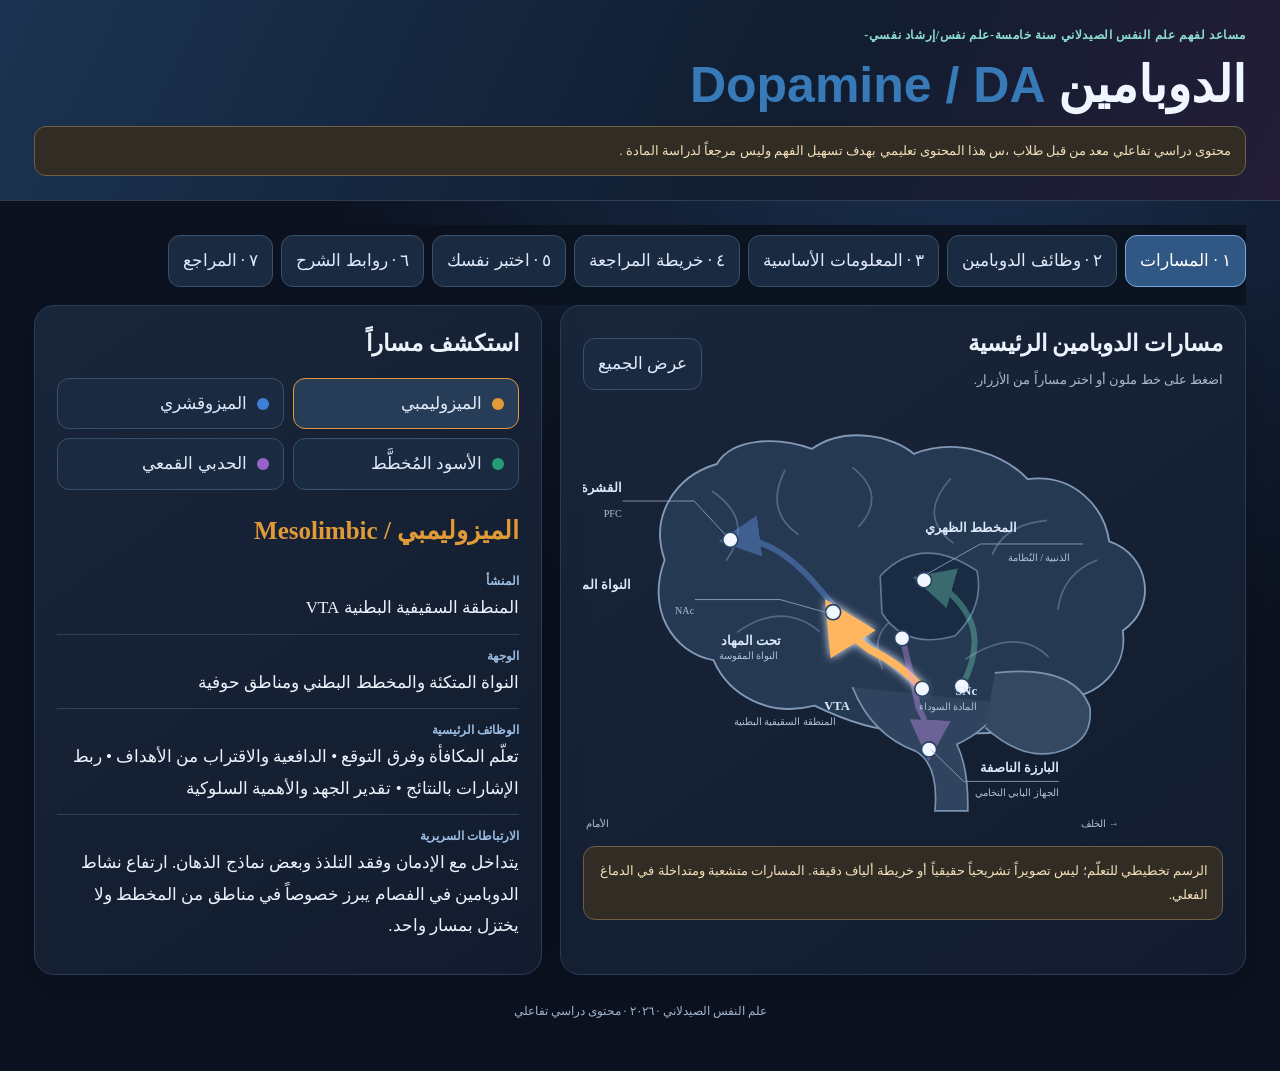
==== index.html @ 61486f6b "Add files via upload" ====
<!doctype html>
<html lang="ar" dir="rtl">
  <head>
    <meta charset="utf-8" />
    <meta name="viewport" content="width=device-width,initial-scale=1" />
    <meta name="color-scheme" content="dark" />
    <title>مساعد لفهم علم النفس الصيدلاني </title>
    <style>
      :root {
        --bg: #f5f7fb;
        --paper: #fff;
        --ink: #17243a;
        --muted: #61718a;
        --line: #dce5ef;
        --navy: #174e83;
        --blue: #407fd7;
        --accent: #eaf3ff;
        --shadow: 0 14px 40px rgba(27, 59, 100, 0.07);
      }
      * {
        box-sizing: border-box;
      }
      html {
        scroll-behavior: smooth;
      }
      body {
        margin: 0;
        direction: rtl;
        background: var(--bg);
        color: var(--ink);
        font:
          17px/1.85 "Noto Naskh Arabic",
          "Amiri",
          "Traditional Arabic",
          "Times New Roman",
          serif;
      }
      button,
      input,
      select {
        font: inherit;
      }
      button {
        cursor: pointer;
      }
      a {
        color: #125da6;
      }
      header {
        background: linear-gradient(115deg, #eaf4ff, #fff 62%, #f4f0ff);
        border-bottom: 1px solid var(--line);
      }
      .shell {
        max-width: 1260px;
        margin: auto;
        padding: 24px;
      }
      .eyebrow {
        font-size: 12px;
        font-weight: 800;
        color: #2c78ad;
        letter-spacing: 0.05em;
      }
      h1 {
        font-size: clamp(30px, 4vw, 50px);
        line-height: 1.3;
        margin: 7px 0;
        color: #163a68;
      }
      h2 {
        font-size: 23px;
        line-height: 1.4;
        margin: 0 0 8px;
      }
      h3 {
        font-size: 18px;
        margin: 0 0 8px;
      }
      p {
        margin: 8px 0;
      }
      header p {
        color: #53647e;
        max-width: 830px;
      }
      .chips,
      .tabs,
      .actions {
        display: flex;
        gap: 8px;
        flex-wrap: wrap;
      }
      .chips {
        margin-top: 15px;
      }
      .chip {
        border: 1px solid #cce0f2;
        background: #fff9;
        padding: 5px 12px;
        border-radius: 22px;
        font-size: 12px;
        color: #376184;
      }
      .tabs {
        padding: 10px 0 18px;
        position: sticky;
        top: 0;
        z-index: 30;
        background: var(--bg);
      }
      .tab,
      .ghost,
      .path-btn,
      .filter,
      .answer,
      .solid {
        border: 1px solid #d4e2f0;
        border-radius: 12px;
        padding: 9px 14px;
        background: #fff;
        color: #284869;
        transition: 0.2s;
      }
      .tab:hover,
      .path-btn:hover,
      .filter:hover,
      .answer:hover {
        border-color: #75a7da;
      }
      .tab[aria-selected="true"],
      .filter.active {
        background: #1e5e9e;
        border-color: #1e5e9e;
        color: #fff;
      }
      .section {
        display: none;
      }
      .section.active {
        display: block;
      }
      .grid {
        display: grid;
        grid-template-columns: minmax(0, 1.35fr) minmax(330px, 1fr);
        gap: 18px;
      }
      .card {
        background: var(--paper);
        border: 1px solid var(--line);
        border-radius: 20px;
        padding: 22px;
        box-shadow: var(--shadow);
      }
      .muted,
      .small {
        color: var(--muted);
      }
      .small {
        font-size: 13px;
      }
      .note {
        font-size: 13px;
        background: #fff9e8;
        border: 1px solid #f0dfa9;
        padding: 12px 14px;
        border-radius: 12px;
      }
      .art {
        width: 100%;
        display: block;
        max-height: 530px;
      }
      .brain-outline {
        fill: #e8eef7;
        stroke: #9ab0c9;
        stroke-width: 2.2;
      }
      .brain-detail {
        fill: none;
        stroke: #a0b4c8;
        stroke-width: 2;
        opacity: 0.85;
      }
      svg text {
        font-family: "Noto Naskh Arabic", "Amiri", "Traditional Arabic", serif;
        fill: #1c4167;
      }
      .node {
        fill: #eef6ff;
      }
      .svg-label {
        font-size: 15px;
        font-weight: 700;
      }
      .svg-sub {
        font-size: 12px;
        fill: #516f8a;
      }
      .route {
        fill: none;
        stroke-width: 7;
        stroke-linecap: round;
        stroke-linejoin: round;
        cursor: pointer;
        opacity: 0.24;
        transition:
          opacity 0.2s,
          stroke-width 0.2s;
      }
      .route.on {
        opacity: 1;
        stroke-width: 9;
        filter: drop-shadow(0 0 3px #ccd6e3);
      }
      .hotspot {
        cursor: pointer;
      }
      .hotspot:focus-visible {
        outline: none;
        filter: drop-shadow(0 0 5px #124e8c);
      }
      svg .pt {
        fill: #fff;
        stroke: #5a7999;
        stroke-width: 2;
      }
      .path-buttons {
        display: grid;
        grid-template-columns: repeat(2, 1fr);
        gap: 9px;
        margin: 18px 0;
      }
      .path-btn {
        display: flex;
        align-items: center;
        gap: 10px;
        text-align: right;
      }
      .path-btn.active {
        border-color: var(--sel);
        background: #f3f8ff;
      }
      .dot {
        width: 12px;
        height: 12px;
        background: var(--sel);
        border-radius: 50%;
        flex: none;
      }
      .details-title {
        font-size: 25px;
        font-weight: 800;
        margin-bottom: 6px;
      }
      .fact {
        padding: 10px 0;
        border-bottom: 1px solid #e8edf5;
      }
      .fact strong {
        display: block;
        font-size: 12px;
        color: #436587;
      }
      .fact:last-child {
        border: 0;
      }
      .memorize {
        border-right: 4px solid var(--sel, #2e77be);
        background: #f3f8fd;
        border-radius: 8px;
        padding: 11px;
        margin-top: 12px;
      }
      .statgrid {
        display: grid;
        grid-template-columns: repeat(3, 1fr);
        gap: 11px;
      }
      .stat {
        background: #f4f8fd;
        border: 1px solid var(--line);
        padding: 13px;
        border-radius: 12px;
      }
      .stat b {
        display: block;
        font-size: 19px;
        color: #245d96;
      }
      .flow {
        display: flex;
        gap: 8px;
        align-items: center;
        flex-wrap: wrap;
        margin: 12px 0;
      }
      .flow span {
        background: #eaf4ff;
        border: 1px solid #cce0f5;
        border-radius: 11px;
        padding: 10px 14px;
        font-weight: bold;
      }
      .twocol {
        display: grid;
        grid-template-columns: 1fr 1fr;
        gap: 16px;
      }
      .tablewrap {
        overflow: auto;
      }
      table {
        width: 100%;
        border-collapse: collapse;
        font-size: 14px;
      }
      th,
      td {
        padding: 11px 12px;
        text-align: right;
        vertical-align: top;
        border-bottom: 1px solid var(--line);
      }
      th {
        background: #eaf3ff;
        color: #225386;
      }
      td {
        min-width: 110px;
      }
      .region-toolbar {
        display: flex;
        flex-wrap: wrap;
        align-items: center;
        gap: 8px;
        margin: 15px 0;
      }
      .search {
        border: 1px solid #c6d7e8;
        border-radius: 11px;
        padding: 10px 13px;
        min-width: 220px;
        flex: 1;
        background: white;
        color: var(--ink);
      }
      .filter {
        padding: 7px 11px;
        font-size: 13px;
      }
      .region-list {
        display: grid;
        grid-template-columns: 1fr 1fr;
        gap: 10px;
      }
      .region {
        border: 1px solid var(--line);
        border-radius: 13px;
        background: #fff;
        overflow: hidden;
      }
      .region summary {
        padding: 12px 14px;
        cursor: pointer;
        display: flex;
        align-items: center;
        justify-content: space-between;
        gap: 8px;
        list-style: none;
      }
      .region summary::-webkit-details-marker {
        display: none;
      }
      .region summary::after {
        content: "+";
        font-weight: 900;
        color: #2d70af;
      }
      .region[open] summary::after {
        content: "−";
      }
      .region summary b {
        font-size: 15px;
      }
      .region .body {
        padding: 0 14px 14px;
        font-size: 14px;
      }
      .region .body p {
        margin: 7px 0;
      }
      .pill {
        font-size: 11px;
        border-radius: 30px;
        padding: 2px 8px;
        background: #eff5fa;
        color: #457092;
        white-space: nowrap;
      }
      .pill.راسخ {
        background: #e7f7ee;
        color: #137448;
      }
      .pill.ناشئ {
        background: #fff1df;
        color: #915d0e;
      }
      .domains {
        display: grid;
        grid-template-columns: repeat(2, 1fr);
        gap: 11px;
      }
      .domain {
        border: 1px solid var(--line);
        background: #fbfdff;
        border-radius: 15px;
        padding: 15px;
      }
      .domain h3 {
        margin: 0;
      }
      .domain p {
        font-size: 14px;
      }
      .domain .tiny {
        font-size: 12px;
        color: #527495;
      }
      .question {
        font-size: 21px;
        font-weight: 750;
        margin: 12px 0;
      }
      .answer {
        display: block;
        width: 100%;
        margin: 8px 0;
        text-align: right;
      }
      .answer.correct {
        background: #dcf7e8;
        border-color: #43ad78;
      }
      .answer.wrong {
        background: #ffeaec;
        border-color: #d96d79;
      }
      .solid {
        background: #1d649e;
        color: white;
        border-color: #1d649e;
      }
      .feedback {
        min-height: 44px;
        color: #315775;
      }
      .sources {
        padding-right: 20px;
      }
      .sources li {
        margin: 9px 0;
      }
      .foot {
        font-size: 12px;
        color: #718198;
        text-align: center;
        padding: 25px;
      }
      .ltr {
        direction: ltr;
        unicode-bidi: isolate;
        display: inline-block;
        font-family: Arial, sans-serif;
      }
      .hidden {
        display: none !important;
      }
      @media (max-width: 890px) {
        .grid,
        .twocol,
        .region-list {
          grid-template-columns: 1fr;
        }
        .tabs {
          position: static;
        }
        .statgrid {
          grid-template-columns: 1fr 1fr;
        }
      }
      @media (max-width: 550px) {
        .path-buttons,
        .domains,
        .statgrid {
          grid-template-columns: 1fr;
        }
        .shell {
          padding: 14px;
        }
        .card {
          padding: 15px;
        }
        .art {
          max-height: 320px;
        }
        .svg-label {
          font-size: 12px;
        }
        .tabs {
          gap: 5px;
        }
        .tab {
          font-size: 12px;
          padding: 7px 9px;
        }
      }
      @media print {
        body {
          background: #fff;
        }
        .tabs,
        .actions,
        .path-buttons,
        .region-toolbar {
          display: none;
        }
        .section {
          display: block !important;
          break-before: page;
        }
        .card {
          box-shadow: none;
          break-inside: avoid;
        }
        .region-list {
          display: block;
        }
        .region {
          break-inside: avoid;
          margin: 8px 0;
        }
        .region .body {
          display: block;
        }
        #quiz {
          display: none !important;
        }
      }

      /* الحفاظ على الخط العربي الرسمي مع استعادة التصميم المستدير */
      .card {
        border-radius: 20px;
      }
      .chip {
        border-radius: 999px;
      }
      .tab,
      .ghost,
      .path-btn,
      .filter,
      .answer,
      .solid,
      .search,
      .stat,
      .flow span,
      .note,
      .memorize {
        border-radius: 12px;
      }
      .region,
      .domain {
        border-radius: 16px;
      }
      .pill {
        border-radius: 999px;
      }
      h1,
      h2,
      h3 {
        font-family:
          "Noto Naskh Arabic", "Amiri", "Traditional Arabic", "Times New Roman",
          serif;
        font-weight: 700;
      }
      button {
        font-family: inherit;
      }
      .function-explain {
        border-right: 3px solid #245e91;
        padding: 15px 18px;
        background: #fafcff;
        margin: 12px 0;
      }
      .function-explain h3 {
        color: #174e83;
      }
      .function-explain p {
        margin: 6px 0;
      }
      .lecture-links {
        padding-right: 22px;
      }
      .lecture-links li {
        padding: 9px 0;
        border-bottom: 1px solid var(--line);
      }
      .term {
        font-family: Arial, sans-serif;
        direction: ltr;
        unicode-bidi: isolate;
        display: inline-block;
        font-size: 0.88em;
      }
      .function-explain .example {
        background: #ecf3fc;
        padding: 8px 12px;
        border-right: 2px solid #6a93bb;
      }
      .section-intro {
        max-width: 1000px;
      }

      /* Dark presentation — rounded original aesthetic, unchanged formal Arabic type */
      :root {
        --bg: #0c1220;
        --paper: #151e30;
        --ink: #edf3fc;
        --muted: #a9bad0;
        --line: #2e3e55;
        --navy: #91bbf4;
        --blue: #78aaff;
        --accent: #213754;
        --shadow: 0 14px 44px rgba(0, 0, 0, 0.22);
      }
      body {
        background: radial-gradient(ellipse at 75% 0%, #1c3354 0%, #0c1220 48%);
        color: var(--ink);
      }
      a {
        color: #a9caff;
      }
      header {
        background: linear-gradient(115deg, #1b3351, #111d30 62%, #241d37);
        border-color: var(--line);
      }
      header p {
        color: #b2c5dc;
      }
      .eyebrow {
        color: #8edccf;
      }
      h1 {
        color: #f0f6ff;
      }
      .chip {
        border-color: #38506a;
        background: #182a41;
        color: #d6e7f7;
      }
      .tabs {
        background: rgba(12, 18, 32, 0.96);
        backdrop-filter: blur(12px);
      }
      .tab,
      .ghost,
      .path-btn,
      .filter,
      .answer {
        border-color: #39516b;
        background: #1a2a40;
        color: #e1eafa;
      }
      .tab:hover,
      .path-btn:hover,
      .filter:hover,
      .answer:hover {
        border-color: #9abfeb;
      }
      .tab[aria-selected="true"],
      .filter.active,
      .solid {
        background: #315785;
        border-color: #7da8de;
        color: #fff;
      }
      .card {
        background: linear-gradient(145deg, #19253a, #121c2e);
        border-color: #2b3c56;
      }
      .note {
        background: #312d24;
        border-color: #706044;
        color: #f2dfb9;
      }
      .brain-outline {
        fill: #263953;
        stroke: #8299b7;
      }
      .brain-detail {
        stroke: #58718d;
      }
      svg text {
        fill: #dce9fb;
      }
      .node {
        fill: #dceafa;
      }
      .svg-sub {
        fill: #acc1d8;
      }
      .route {
        opacity: 0.35;
      }
      .route.on {
        filter: drop-shadow(0 0 5px currentColor);
      }
      .hotspot:focus-visible {
        filter: drop-shadow(0 0 5px #afcffa);
      }
      svg .pt {
        fill: #f1f7ff;
        stroke: #2a4364;
      }
      .path-btn.active {
        background: #273c56;
        border-color: var(--sel);
      }
      .fact {
        border-color: #2c405a;
      }
      .fact strong {
        color: #9abce2;
      }
      .memorize {
        background: #20334a;
        color: #e6f1fc;
      }
      .stat {
        background: #1d2d46;
        border-color: #334a66;
      }
      .stat b {
        color: #a2caff;
      }
      .flow span {
        background: #223850;
        border-color: #49627d;
      }
      th,
      td {
        border-color: #31445e;
      }
      th {
        background: #223550;
        color: #c1ddff;
      }
      .search {
        border-color: #3a516a;
        background: #17263a;
        color: #f0f6fe;
      }
      .search::placeholder {
        color: #93a7c1;
      }
      .region {
        background: #172338;
        border-color: #31455e;
      }
      .region summary::after {
        color: #8bbdf3;
      }
      .pill {
        background: #263b54;
        color: #c0dbf7;
      }
      .pill.راسخ {
        background: #1d4338;
        color: #a2e9c6;
      }
      .pill.ناشئ {
        background: #53402a;
        color: #f6d19b;
      }
      .domain {
        background: #1a2941;
        border-color: #344d67;
      }
      .domain .tiny {
        color: #a9c4e0;
      }
      .answer.correct {
        background: #164a3e;
        border-color: #4ebd91;
      }
      .answer.wrong {
        background: #512c3c;
        border-color: #d98496;
      }
      .feedback {
        color: #c4d7ee;
      }
      .foot {
        color: #9eb2ca;
      }
      .function-explain {
        background: #19283d;
        border-right-color: #88b7eb;
        border-radius: 12px;
      }
      .function-explain h3 {
        color: #b7d8ff;
      }
      .function-explain .example {
        background: #263a54;
        border-right-color: #91b5e3;
        border-radius: 8px;
      }
      @media print {
        body {
          background: #fff;
          color: #111;
        }
        header,
        .card,
        .region,
        .domain,
        .function-explain {
          background: #fff;
          color: #111;
        }
        h1,
        h2,
        h3,
        .function-explain h3 {
          color: #111;
        }
        th {
          background: #eee;
          color: #111;
        }
        .muted,
        .small {
          color: #444;
        }
      }
    </style>
  </head>
  <body>
    <header>
      <div class="shell">
        <div class="eyebrow">
          مساعد لفهم علم النفس الصيدلاني سنة خامسة-علم نفس/إرشاد نفسي-
        </div>
        <h1>
          الدوبامين
          <span class="ltr" style="color: #377ab7">Dopamine / DA</span>
        </h1>
        <p></p>
        <div class="note">
          محتوى دراسي تفاعلي معد من قبل طلاب ،س هذا المحتوى تعليمي بهدف تسهيل
          الفهم وليس مرجعاً لدراسة المادة .
        </div>
      </div>
    </header>
    <main class="shell">
      <nav class="tabs" aria-label="أقسام المرجع">
        <button class="tab" data-tab="pathways" aria-selected="true">
          ١ · المسارات</button
        ><button class="tab" data-tab="functions" aria-selected="false">
          ٢ · وظائف الدوبامين</button
        ><button class="tab" data-tab="basics" aria-selected="false">
          ٣ · المعلومات الأساسية</button
        ><button class="tab" data-tab="review" aria-selected="false">
          ٤ · خريطة المراجعة</button
        ><button class="tab" data-tab="quiz" aria-selected="false">
          ٥ · اختبر نفسك</button
        ><button class="tab" data-tab="videos" aria-selected="false">
          ٦ · روابط الشرح</button
        ><button class="tab" data-tab="sources" aria-selected="false">
          ٧ · المراجع
        </button>
      </nav>
      <section class="section active" id="pathways">
        <div class="grid">
          <div class="card">
            <div
              class="actions"
              style="justify-content: space-between; align-items: center"
            >
              <div>
                <h2>مسارات الدوبامين الرئيسية</h2>
                <p class="small">اضغط على خط ملون أو اختر مساراً من الأزرار.</p>
              </div>
              <button class="ghost" id="allRoutes">عرض الجميع</button>
            </div>
            <svg
              aria-label="رسم تعليمي جانبي لمسارات الدوبامين الأربعة؛ ليس صورة تشريحية دقيقة"
              class="art"
              role="img"
              viewbox="0 0 760 530"
              xmlns="http://www.w3.org/2000/svg"
            >
              <defs>
                <marker
                  id="arrow-cort"
                  markerheight="7"
                  markerwidth="7"
                  orient="auto"
                  refx="5"
                  refy="3.5"
                >
                  <path d="M0,0 L7,3.5 L0,7 Z" fill="#6da6ff"></path>
                </marker>
                <marker
                  id="arrow-limb"
                  markerheight="7"
                  markerwidth="7"
                  orient="auto"
                  refx="5"
                  refy="3.5"
                >
                  <path d="M0,0 L7,3.5 L0,7 Z" fill="#ffb65f"></path>
                </marker>
                <marker
                  id="arrow-nigr"
                  markerheight="7"
                  markerwidth="7"
                  orient="auto"
                  refx="5"
                  refy="3.5"
                >
                  <path d="M0,0 L7,3.5 L0,7 Z" fill="#73e0bd"></path>
                </marker>
                <marker
                  id="arrow-tuber"
                  markerheight="7"
                  markerwidth="7"
                  orient="auto"
                  refx="5"
                  refy="3.5"
                >
                  <path d="M0,0 L7,3.5 L0,7 Z" fill="#da9aff"></path>
                </marker>
              </defs>
              <!-- schematic brain: anterior at left -->
              <path
                class="brain-outline"
                d="M97 190 C79 139 108 91 159 76 C177 45 231 43 272 58 C312 30 369 43 393 64 C445 43 502 66 528 94 C583 87 619 127 625 168 C673 184 683 246 641 274 C648 319 610 355 568 354 C541 392 469 407 420 387 C371 405 312 381 275 363 C221 377 173 351 155 309 C106 300 75 248 97 190 Z"
              ></path>
              <path
                class="brain-detail"
                d="M153 108q52 35 17 83m70-108q-25 49 16 77m64-80q42 33 7 71m110-58q-41 45 3 77m111-27q-51 5-65 41m125 6q-41 15-47 59M183 276q53-38 98-1m75 45q-22-51 34-70m64 58q61-40 99-3"
              ></path>
              <path
                d="M320 341 Q343 398 395 417 Q423 433 418 488 L457 488 Q458 437 444 409 Q481 392 498 360"
                fill="#30445f"
                stroke="#7792ae"
                stroke-width="2"
              ></path>
              <path
                d="M489 324 Q584 314 602 365 Q607 408 560 419 Q520 427 478 389"
                fill="#344862"
                stroke="#7792ae"
                stroke-width="2"
              ></path>
              <path
                d="M353 209 Q401 158 468 203 Q477 246 442 280 Q383 297 355 253 Z"
                fill="#1a2c44"
                stroke="#617895"
                stroke-width="2"
              ></path>
              <!-- routes -->
              <g
                aria-label="عرض المسار الميزوقشري"
                class="hotspot"
                data-path="mesocortical"
                role="button"
                tabindex="0"
              >
                <path
                  class="route"
                  d="M403 343 Q340 297 284 228 T175 166"
                  marker-end="url(#arrow-cort)"
                  stroke="#6da6ff"
                ></path>
              </g>
              <g
                aria-label="عرض المسار الميزوليمبي"
                class="hotspot"
                data-path="mesolimbic"
                role="button"
                tabindex="0"
              >
                <path
                  class="route"
                  d="M403 343 Q378 314 340 296 Q312 276 297 252"
                  marker-end="url(#arrow-limb)"
                  stroke="#ffb65f"
                ></path>
              </g>
              <g
                aria-label="عرض المسار الأسود المخطط"
                class="hotspot"
                data-path="nigrostriatal"
                role="button"
                tabindex="0"
              >
                <path
                  class="route"
                  d="M450 340 Q476 290 457 256 Q440 224 405 214"
                  marker-end="url(#arrow-nigr)"
                  stroke="#73e0bd"
                ></path>
              </g>
              <g
                aria-label="عرض المسار الحدبي القمعي"
                class="hotspot"
                data-path="tuberoinfundibular"
                role="button"
                tabindex="0"
              >
                <path
                  class="route"
                  d="M379 283 Q388 316 398 364 Q412 390 411 415"
                  marker-end="url(#arrow-tuber)"
                  stroke="#da9aff"
                ></path>
              </g>
              <!-- nodes -->
              <circle class="pt" cx="175" cy="166" r="9"></circle>
              <circle class="pt" cx="297" cy="252" r="9"></circle>
              <circle class="pt" cx="405" cy="214" r="9"></circle>
              <circle class="pt" cx="403" cy="343" r="9"></circle>
              <circle class="pt" cx="450" cy="340" r="9"></circle>
              <circle class="pt" cx="379" cy="283" r="9"></circle>
              <circle class="pt" cx="411" cy="415" r="9"></circle>
              <path
                d="M170 161 L132 120 L47 120"
                fill="none"
                stroke="#92a5bd"
              ></path>
              <text class="svg-label" x="46" y="109">القشرة الجبهية</text>
              <text class="svg-sub" x="46" y="139">PFC</text>
              <path
                d="M291 253 L234 237 L133 237"
                fill="none"
                stroke="#92a5bd"
              ></path>
              <text class="svg-label" x="57" y="225">النواة المتكئة</text>
              <text class="svg-sub" x="132" y="254">NAc</text>
              <path
                d="M408 207 L472 171 L594 171"
                fill="none"
                stroke="#92a5bd"
              ></path>
              <text class="svg-label" x="516" y="157">المخطط الظهري</text>
              <text class="svg-sub" x="579" y="191">الذنبية / البُطامة</text>
              <text class="svg-label" x="317" y="368">VTA</text>
              <text class="svg-sub" x="300" y="386">
                المنطقة السقيفية البطنية
              </text>
              <text class="svg-label" x="468" y="350">SNc</text>
              <text class="svg-sub" x="468" y="368">المادة السوداء</text>
              <text class="svg-label" x="235" y="291">تحت المهاد</text>
              <text class="svg-sub" x="232" y="308">النواة المقوسة</text>
              <path
                d="M414 416 L452 453 L565 453"
                fill="none"
                stroke="#92a5bd"
              ></path>
              <text class="svg-label" x="565" y="442">البارزة الناصفة</text>
              <text class="svg-sub" x="565" y="470">الجهاز البابي النخامي</text>
              <text class="svg-sub" x="31" y="507">الأمام ←</text>
              <text class="svg-sub" x="636" y="507">→ الخلف</text>
            </svg>
            <div class="note">
              الرسم تخطيطي للتعلّم؛ ليس تصويراً تشريحياً حقيقياً أو خريطة ألياف
              دقيقة. المسارات متشعبة ومتداخلة في الدماغ الفعلي.
            </div>
          </div>
          <div class="card">
            <h2>استكشف مساراً</h2>
            <div id="pathButtons" class="path-buttons"></div>
            <div id="pathDetails" aria-live="polite"></div>
          </div>
        </div>
      </section>
      <section class="section" id="functions">
        <div class="card">
          <h2>وظائف الدوبامين حسب مناطق الدماغ</h2>
          <p class="muted">
            هذا هو القسم الموسّع. استخدم الفلاتر أو البحث، واضغط على كل منطقة
            لعرض الوظائف والارتباطات السريرية. درجة الدليل وصف تعليمي تقريبي:
            <b>راسخ</b>، <b>جيد</b> أو <b>ناشئ</b>، وليس تقييماً منهجياً شاملاً
            لكل ادعاء.
          </p>
          <div class="region-toolbar">
            <input
              class="search"
              id="regionSearch"
              placeholder="ابحث عن منطقة أو وظيفة (مثلاً: الحُصين، الألم، DLPFC)"
              aria-label="بحث في المناطق"
            />
            <div id="regionFilters" class="actions"></div>
            <button class="ghost" id="expandAll">توسيع الكل</button
            ><button class="ghost" id="collapseAll">طي الكل</button>
          </div>
          <div id="regionCount" class="small"></div>
          <div id="regionList" class="region-list"></div>
          <p class="note" style="margin-top: 18px">
            المناطق المذكورة تتضمن مناطق تصنيع وإسقاط ومستقبلات وتأثير غير
            مباشر؛ لا يعني إدراج منطقة أن جميع خلاياها تفرز الدوبامين. والوظائف
            هنا أبرز النتائج المدعومة، وليس ادعاء بإحصاء كل وظيفة بحثية معروفة.
          </p>
        </div>
        <div class="card" style="margin-top: 18px">
          <h2>فهم وظائف الدوبامين: من الآلية إلى السلوك</h2>
          <p class="muted section-intro">
            لا يعمل الدوبامين كزرّ تشغيل لوظيفة واحدة؛ إنه يضبط نشاط دوائر
            متنوعة حسب الموقع ونوع المستقبل ونمط إطلاقه. الأمثلة الآتية تشرح
            المفهوم وتفصل بين ما هو مدعوم بقوة وبين الفرضيات المبسّطة الشائعة.
          </p>
          <div class="function-explain">
            <h3>١. المكافأة ليست مرادفاً للمتعة — Reward ≠ Pleasure</h3>
            <p>
              تساهم عصبونات دوبامينية، خصوصاً في
              <span class="term">VTA</span> والمخطط البطني، في تعليم الدماغ ما
              إذا كانت النتيجة أفضل أو أسوأ من المتوقع. ويرتبط الدوبامين أيضاً
              باستعداد الشخص لبذل الجهد والاقتراب من هدف ذي قيمة. أما الإحساس
              اللذيذ نفسه فيشترك فيه نظام الأفيونات الداخلية وغيره من الدوائر؛
              لذلك فإن عبارة «الدوبامين هو هرمون السعادة» غير دقيقة.
            </p>
            <p class="example">
              <b>مثال:</b> إذا توقعت الحصول على درجة متوسطة ثم حصلت على درجة
              ممتازة، فإن الفرق الإيجابي بين التوقع والنتيجة يمكن أن يقوي تعلّم
              السلوك الذي سبق النتيجة. أما إذا كانت المكافأة متوقعة تماماً، فقد
              تختلف استجابة عصبونات الخطأ التنبؤي.
            </p>
            <p>
              <b>تنبيه:</b> ليست جميع العصبونات الدوبامينية ترمز إلى خطأ توقع
              المكافأة بالطريقة نفسها.
            </p>
          </div>
          <div class="function-explain">
            <h3>٢. الدافعية، اختيار الجهد، واستمرار السلوك</h3>
            <p>
              يساهم الدوبامين في حساب «هل يستحق هذا الهدف بذل جهد؟» وفي الحفاظ
              على السلوك الموجّه إلى هدف. ينخرط المخطط البطني والقشرة الحزامية
              الأمامية والقشرة الجبهية في هذه العملية. لذلك قد يقل السعي وراء
              المكافأة حتى عندما لا يكون إدراك اللذة مفقوداً بالكامل.
            </p>
            <p class="example">
              <b>مثال:</b> قد يكون الطعام محبباً للشخص لكنه لا يبذل جهداً طويلاً
              للحصول عليه؛ القدرة على الاستمتاع والرغبة في العمل للحصول على
              المكافأة ليستا شيئاً واحداً.
            </p>
          </div>
          <div class="function-explain">
            <h3>٣. التعلّم، التوقع، والعادات</h3>
            <p>
              في المخطط، يساهم الدوبامين مع الغلوتامات في تحديث الارتباط بين
              الإشارة والفعل والنتيجة. وفي بعض الدوائر يُشجّع تكرار الفعل
              الناجح، بينما يشارك المخطط الظهري في انتقال الأداء تدريجياً إلى
              أنماط أكثر اعتيادية. ليس تكوّن كل عادة نتيجة الدوبامين وحده.
            </p>
            <p class="example">
              <b>مثال:</b> في بداية تعلم العزف تحتاج إلى انتباه واعٍ لكل حركة؛
              ومع التدريب تصبح بعض السلاسل الحركية أكثر تلقائية.
            </p>
          </div>
          <div class="function-explain">
            <h3>٤. الحركة: بدء الأفعال واختيارها وضبطها</h3>
            <p>
              يصل الدوبامين من المادة السوداء المكتنزة
              <span class="term">SNc</span> إلى المخطط الظهري، حيث يعدّل نشاط
              مسارات العقد القاعدية. تختلف التأثيرات بحسب المستقبلات والخلايا؛
              ولا يمكن اختزال هذه الدوائر إلى «D1 يشغّل الحركة وD2 يوقفها» بصورة
              حرفية. يؤدي فقدان العصبونات الدوبامينية في داء باركنسون إلى بطء
              الحركة والتصلب وأعراض أخرى.
            </p>
            <p class="example">
              <b>مثال سريري:</b> قد تسبب الأدوية الحاصرة لمستقبلات D2 أعراضاً
              خارج هرمية، لكن ظهورها يتأثر بالجرعة والدواء وخصائص الشخص.
            </p>
          </div>
          <div class="function-explain">
            <h3>٥. الذاكرة العاملة والانتباه والقرارات</h3>
            <p>
              في القشرة أمام الجبهية، يُعدّل الدوبامين ثبات التمثيلات العصبية
              المهمة للمهمة الجارية، والمرونة في تبديل القواعد، والانتباه
              للمعلومات ذات الصلة. غالباً ما تُستخدم فكرة العلاقة ذات الشكل
              المقلوب <span class="term">inverted-U</span>: القليل جداً أو
              الكثير جداً من التنبيه الدوباميني قد يضعف بعض جوانب الأداء، لكن
              شكل العلاقة يتغير باختلاف المستقبل والمهمة والظروف.
            </p>
            <p class="example">
              <b>مثال:</b> تذكّر رقم هاتف مؤقتاً أثناء حساب فاتورة يتطلب ذاكرة
              عاملة وشبكات جبهية يشارك الدوبامين في تنظيمها.
            </p>
          </div>
          <div class="function-explain">
            <h3>٦. المزاج والانفعال والخوف</h3>
            <p>
              يساهم الدوبامين في القيمة التحفيزية للأحداث، وفي الاستجابة
              للإشارات المهمة أو غير المتوقعة، وفي التعلّم الانفعالي ضمن شبكات
              اللوزة والنواة المتكئة والقشرة الجبهية. لكنه ليس وحده «ناقل
              المزاج»؛ فالسيروتونين والنورأدرينالين والغلوتامات وGABA تشارك
              جميعاً. ولا يجوز تفسير الاكتئاب أو الفصام على أنه مجرد «نقص» أو
              «زيادة» موحدة في الدوبامين.
            </p>
            <p class="example">
              <b>مثال:</b> فقدان الاهتمام بالأنشطة قد يرتبط بمشكلات في معالجة
              المكافأة والدافعية، لكنه لا يكفي وحده لتحديد خلل دوباميني أو تشخيص
              مرض.
            </p>
          </div>
          <div class="function-explain">
            <h3>٧. النوم واليقظة والساعة السلوكية</h3>
            <p>
              يرتبط الدوبامين بمستوى اليقظة والاستجابة للأهداف والتغيرات بين
              حالات النشاط، من خلال تفاعله مع دوائر تحت المهاد وجذع الدماغ
              والقشرة. لا يمثل النظام المنظم الرئيسي الوحيد للنوم؛ فالأوريكسين
              والهيستامين وGABA والأدينوزين مكونات محورية أيضاً.
            </p>
            <p class="example">
              <b>مثال:</b> قد يعزّز توقع حدث مهم الاستيقاظ والاستعداد، لكن لا
              نستنتج من ذلك أن «الدوبامين يمنع النوم دائماً».
            </p>
          </div>
          <div class="function-explain">
            <h3>٨. الألم والتهديد وتجنّب الأذى</h3>
            <p>
              يمكن أن يسهم الدوبامين في دافعية الهروب من الألم، وتوقع تخفيفه،
              وقيمته الانفعالية، وفي تعديل بعض شبكات الألم. وقد يختلف اتجاه
              التأثير باختلاف الدائرة ونوع المستقبل والنموذج التجريبي. لذلك لا
              يصح وصفه بأنه مسكن طبيعي ثابت المفعول؛ وتبقى نتائج كثيرة هنا بحثية
              أو قبل سريرية.
            </p>
            <p class="example">
              <b>مثال:</b> توقّع انتهاء ألم مؤقت قد يغير درجة الارتياح
              والاستجابة السلوكية؛ هذا لا يعني أن الدوبامين هو الناقل الوحيد
              لتخفيف الألم.
            </p>
          </div>
          <div class="function-explain">
            <h3>٩. الهرمونات: البرولاكتين</h3>
            <p>
              هذا من أوضح التأثيرات الفسيولوجية: عصبونات دوبامينية في تحت المهاد
              تطلق الدوبامين في الدوران البابي النخامي، فيثبط إفراز البرولاكتين
              عبر مستقبلات <span class="term">D2</span> في الخلايا المفرزة له.
              يمكن أن يؤدي حصر هذه المستقبلات إلى ارتفاع البرولاكتين.
            </p>
            <p class="example">
              <b>مثال سريري:</b> قد يظهر ثرّ اللبن أو اضطراب الطمث أو تأثير جنسي
              مع بعض مضادات الذهان؛ وهو ارتباط دوائي وليس نتيجة حتمية عند كل
              شخص.
            </p>
          </div>
          <div class="function-explain">
            <h3>١٠. الوظائف الحسية: الرؤية والشم</h3>
            <p>
              تنتج خلايا محلية في الشبكية والبصلة الشمية الدوبامين، ويساهم في
              تكيّف الشبكية مع الإضاءة وضبط معالجة الإشارة البصرية، وكذلك تعديل
              معالجة الإشارات الشمية. هذه الوظائف مهمّة وتوضح أن عمل الدوبامين
              لا ينحصر في المسارات الأربعة الكلاسيكية.
            </p>
          </div>
          <p class="note">
            <b>مبدأ أساسي للحفظ:</b> وظيفة الدوبامين = الدائرة العصبية +
            المستقبلات + توقيت الإطلاق + تفاعل النواقل الأخرى. وتختلف قوة الأدلة
            بين البشر والتجارب الحيوانية، وبين الرصد الارتباطي والإثبات السببي.
          </p>
        </div>
      </section>
      <section class="section" id="basics">
        <div class="twocol">
          <div class="card">
            <h2>بطاقة تعريفية</h2>
            <div class="statgrid">
              <div class="stat"><b>DA</b>الاختصار</div>
              <div class="stat"><b>كاتيكولامين</b>التصنيف الكيميائي</div>
              <div class="stat"><b>D1–D5</b>مستقبلات رئيسية</div>
            </div>
            <h3 style="margin-top: 15px">مصادره العصبية الرئيسية</h3>
            <p>
              <b>SNc:</b> المسار الأسود المخطط. <b>VTA:</b> الدوائر الحوفية
              والقشرية. <b>تحت المهاد:</b> تنظيم البرولاكتين. وتوجد مجموعات أخرى
              وعصبونات دوبامينية محلية مثل الشبكية والبصلة الشمية.
            </p>
            <h3>كيف يعمل؟</h3>
            <p>
              ناقل عصبي مُعدِّل، وقد يزيد نشاط بعض الدوائر أو يخفضه بحسب نوع
              المستقبل والخلايا والتوقيت؛ لذلك لا يمكن وصفه بأنه «منبِّه» أو
              «مثبِّط» دائماً.
            </p>
          </div>
          <div class="card">
            <h2>تصنيع الدوبامين وتفكيكه</h2>
            <div class="flow">
              <span>Tyrosine</span> ← <span>L-DOPA</span> ← <span>DA</span>
            </div>
            <p class="small">
              الإنزيمان: <span class="ltr">Tyrosine hydroxylase</span> ثم
              <span class="ltr">Aromatic L-amino acid decarboxylase</span>. تدخل
              الفيسيكلات عبر VMAT2، وتُعاد إعادة القبط غالباً عبر DAT، مع
              استقلاب بواسطة MAO وCOMT.
            </p>
            <div class="note">
              ملاحظة اتجاه المخطط: بسبب القراءة العربية من اليمين لليسار، تبدأ
              السلسلة من Tyrosine على اليمين وصولاً إلى DA على اليسار.
            </div>
            <h3 style="margin-top: 15px">عائلات المستقبلات</h3>
            <table>
              <thead>
                <tr>
                  <th>العائلة</th>
                  <th>الأنواع</th>
                  <th>الإشارة الخلوية الشائعة</th>
                </tr>
              </thead>
              <tbody>
                <tr>
                  <td><span class="ltr">D1-like</span></td>
                  <td>D1, D5</td>
                  <td>زيادة cAMP غالباً</td>
                </tr>
                <tr>
                  <td><span class="ltr">D2-like</span></td>
                  <td>D2, D3, D4</td>
                  <td>خفض cAMP غالباً؛ وتشمل D2 مستقبلات ذاتية التنظيم</td>
                </tr>
              </tbody>
            </table>
          </div>
        </div>
      </section>
      <section class="section" id="review">
        <div class="card">
          <h2>خريطة مراجعة: الوظيفة ← المناطق ← النواقل الأخرى</h2>
          <p class="small">
            الدوبامين عامل من عدة عوامل؛ لا تُنسب الوظائف إلى ناقل منفرد.
          </p>
          <div id="domainCards" class="domains"></div>
        </div>
      </section>
      <section class="section" id="quiz">
        <div class="card" style="max-width: 850px; margin: auto">
          <h2>اختبر نفسك</h2>
          <p id="progress" class="small"></p>
          <div id="question" class="question"></div>
          <div id="answers"></div>
          <p id="feedback" class="feedback" aria-live="polite"></p>
          <button id="next" class="solid hidden">السؤال التالي</button
          ><button id="restart" class="ghost hidden">إعادة الاختبار</button>
        </div>
      </section>
      <section class="section" id="videos">
        <div class="card">
          <h2>روابط يوتيوب لمزيد من الفهم</h2>
          <p class="muted">
            الروابط مباشرة إلى صفحات الفيديو على يوتيوب، من دون مشغّل مضمّن أو
            تحميل تلقائي. بعضها باللغة الإنجليزية؛ أُدرجت للمراجعة التوضيحية
            وليس بوصفها بديلاً عن الدراسات العلمية المحكّمة.
          </p>
          <ol class="lecture-links">
            <li>
              <b>الدوبامين في دقيقتين</b>
              <p></p>
              <a
                href="https://www.youtube.com/watch?v=Wa8_nLwQIpg&t=9s"
                target="_blank"
                rel="noopener noreferrer"
                dir="ltr"
                >https://www.youtube.com/watch?v=Wa8_nLwQIpg&t=9s</a
              >
            </li>
            <li>
              <b>فيزيولوجيا مستقبلات الأدرينالين والدوبامين</b>
              <p></p>
              <a
                href="https://www.youtube.com/watch?v=XikgIRmhq1Q"
                target="_blank"
                rel="noopener noreferrer"
                dir="ltr"
                >https://www.youtube.com/watch?v=XikgIRmhq1Q</a
              >
            </li>
            <li>
              <b>المسارات الدوبامينية الأربعة — شرح تشريحي وسريري</b>
              <p>
                Mesolimbic, Mesocortical, Nigrostriatal &amp; Tuberoinfundibular
                | Dr. Jody Reed
              </p>
              <a
                href="https://www.youtube.com/watch?v=Yp4RfO4ViBw"
                target="_blank"
                rel="noopener noreferrer"
                dir="ltr"
                >https://www.youtube.com/watch?v=Yp4RfO4ViBw</a
              >
            </li>
            <li>
              <b
                >الدوبامين والسيروتونين: المكافأة والدافعية والتعلم واتخاذ
                القرار</b
              >
              <p>
                Dr. Read Montague with Andrew Huberman — نقاش مطوّل يتضمن خطأ
                توقع المكافأة وآليات التعلم
              </p>
              <a
                href="https://www.youtube.com/watch?v=VPi_eWiaqdg"
                target="_blank"
                rel="noopener noreferrer"
                dir="ltr"
                >https://www.youtube.com/watch?v=VPi_eWiaqdg</a
              >
            </li>
          </ol>
          <p class="note">
            ملاحظة: الإشارات السريرية المبسطة في الفيديوهات قد لا تمثل جميع
            تعقيدات الأبحاث الحديثة؛ اعتمد على قسم المراجع العلمية عند المراجعة
            الدقيقة.
          </p>
        </div>
      </section>
      <section class="section" id="sources">
        <div class="card">
          <h2>المراجع العلمية</h2>
          <p>
            الملخص يستند إلى مراجعات علمية في علم الأعصاب والفارماكولوجيا. بعض
            وظائف المناطق الأبعد من المسارات الأربع نوقشت أساساً في تجارب
            حيوانية أو ضمن دوائر متشابكة؛ لذلك صيغت بلغة حذرة.
          </p>
          <ol class="sources">
            <li>
              <a
                target="_blank"
                rel="noopener noreferrer"
                href="https://pmc.ncbi.nlm.nih.gov/articles/PMC6095465/"
                >Schultz 2016 / 2018 – reward prediction error</a
              >
            </li>
            <li>
              <a
                target="_blank"
                rel="noopener noreferrer"
                href="https://pmc.ncbi.nlm.nih.gov/articles/PMC8066851/"
                >Dopamine: synaptic plasticity, reward and movement</a
              >
            </li>
            <li>
              <a
                target="_blank"
                rel="noopener noreferrer"
                href="https://pmc.ncbi.nlm.nih.gov/articles/PMC7804370/"
                >Dopamine, Prediction Error and Beyond</a
              >
            </li>
            <li>
              <a
                target="_blank"
                rel="noopener noreferrer"
                href="https://pmc.ncbi.nlm.nih.gov/articles/PMC7933120/"
                >Neural substrates of appetitive and aversive prediction
                error</a
              >
            </li>
            <li>
              <a
                target="_blank"
                rel="noopener noreferrer"
                href="https://pmc.ncbi.nlm.nih.gov/articles/PMC9832385/"
                >Dopamine, Immunity, and Disease</a
              >
            </li>
            <li>
              <a
                target="_blank"
                rel="noopener noreferrer"
                href="https://www.ncbi.nlm.nih.gov/books/NBK538242/"
                >NCBI Bookshelf – Dopamine receptors</a
              >
            </li>
            <li>
              <a
                target="_blank"
                rel="noopener noreferrer"
                href="https://pmc.ncbi.nlm.nih.gov/articles/PMC6344037/"
                >From stress to anhedonia: functional circuits</a
              >
            </li>
          </ol>
          <div class="note">
            هذا المحتوى تعليمي بهدف تسهيل الفهم وليس مرجعاً لدراسة المادة . لا
            تتطابق الوظيفة التشريحية مع اضطراب نفسي واحد أو مستوى دوبامين محدد.
          </div>
        </div>
      </section>
      <footer class="foot">
        علم النفس الصيدلاني · ٢٠٢٦ · محتوى دراسي تفاعلي
      </footer>
    </main>
    <script>
      const DATA = {
        paths: {
          mesolimbic: {
            name: "الميزوليمبي",
            english: "Mesolimbic",
            from_: "المنطقة السقيفية البطنية VTA",
            to: "النواة المتكئة والمخطط البطني ومناطق حوفية",
            jobs: [
              "تعلّم المكافأة وفرق التوقع",
              "الدافعية والاقتراب من الأهداف",
              "ربط الإشارات بالنتائج",
              "تقدير الجهد والأهمية السلوكية",
            ],
            clinical:
              "يتداخل مع الإدمان وفقد التلذذ وبعض نماذج الذهان. ارتفاع نشاط الدوبامين في الفصام يبرز خصوصاً في مناطق من المخطط ولا يختزل بمسار واحد.",
            memo: "VTA ← مكافأة / دافعية ← مخطط بطني",
            color: "#e09a37",
          },
          mesocortical: {
            name: "الميزوقشري",
            english: "Mesocortical",
            from_: "المنطقة السقيفية البطنية VTA",
            to: "القشرة الجبهية ومناطق قشرية مرتبطة بها",
            jobs: [
              "الذاكرة العاملة والانتباه",
              "التخطيط والمرونة المعرفية",
              "تحديث قيم الخيارات",
              "التنظيم الانفعالي واتخاذ القرار",
            ],
            clinical:
              "قد يسهم الاختلال في الأعراض المعرفية أو السلبية في الفصام؛ العلاقة معقدة وتعتمد على الدائرة والمستقبل.",
            memo: "VTA ← إدراك وتنظيم ← قشرة أمام جبهية",
            color: "#407fd7",
          },
          nigrostriatal: {
            name: "الأسود المُخطَّط",
            english: "Nigrostriatal",
            from_: "المادة السوداء المكتنزة SNc",
            to: "المخطط الظهري: النواة الذنبية والبُطامة",
            jobs: [
              "اختيار الفعل وبدء الحركة",
              "سرعة الأداء والتناسق",
              "تعلم المهارات والتسلسل الحركي",
              "تعلّم العادات والفعل–النتيجة",
            ],
            clinical:
              "تضرر العصبونات المصدرية محوري في باركنسون؛ حصر مستقبلات D2 قد يسبب أعراضاً خارج هرمية.",
            memo: "SNc ← حركة وعادات ← مخطط ظهري",
            color: "#239c7a",
          },
          tuberoinfundibular: {
            name: "الحدبي القمعي",
            english: "Tuberoinfundibular",
            from_: "نوى تحت المهاد، وخاصة المنطقة المقوسة",
            to: "البارزة الناصفة → الدوران البابي → النخامى الأمامية",
            jobs: [
              "تثبيط إفراز البرولاكتين بصورة مستمرة",
              "تنظيم استجابة الخلايا اللبنية عبر D2",
            ],
            clinical:
              "مضادات الذهان الحاصرة لـ D2 قد ترفع البرولاكتين؛ ويمكن ظهور ثرّ اللبن أو اضطرابات الدورة وغيرها.",
            memo: "تحت المهاد ← كبح البرولاكتين ← النخامى",
            color: "#9863c9",
          },
        },
        regions: [
          [
            "القشرة الجبهية الظهرية الجانبية",
            "DLPFC",
            "الإدراك",
            "الذاكرة العاملة، تثبيت المعلومات ذات الصلة، الانتباه الموجّه للهدف، تبديل القواعد والتحكم التنفيذي.",
            "الاختلال يرتبط بصعوبات إدراكية في عدة اضطرابات؛ التأثير يتبع منحنى شبيهاً بـ U مقلوبة، فلا تعني الزيادة تحسناً دائماً.",
            "راسخ",
          ],
          [
            "القشرة الجبهية الحجاجية",
            "OFC",
            "القرار",
            "تحديث قيمة الخيارات، التعلم عند تغير المكافآت، تعديل القرارات بعد تغيّر النتائج.",
            "أهمية في اتخاذ القرار القهري والإدمان؛ الارتباطات السريرية ليست تشخيصية بذاتها.",
            "جيد",
          ],
          [
            "القشرة الجبهية البطنية الإنسية",
            "vmPFC",
            "الانفعال",
            "تمثيل القيمة الشخصية للنتائج، دمج الانفعال بالقرار، وتنظيم استجابات التهديد بالتفاعل مع دوائر أخرى.",
            "تُدرس في الاكتئاب واضطرابات القلق، لكن لا يوجد نمط دوباميني واحد يفسرها.",
            "جيد",
          ],
          [
            "القشرة الحزامية الأمامية",
            "ACC",
            "الجهد",
            "تقدير كلفة الجهد، مراقبة النتائج والخطأ، اختيار مقدار المثابرة والتحكم المعرفي.",
            "قد تسهم اضطرابات هذه الشبكات في ضعف الدافعية والتحكم الانتباهي.",
            "جيد",
          ],
          [
            "النواة المتكئة / المخطط البطني",
            "NAc",
            "المكافأة",
            "الاقتراب المحفَّز، أهمية الإشارات التنبؤية بالمكافأة، بذل الجهد، التعلم التعزيزي واختيار السلوك.",
            "دوائر مهمة في الإدمان وفقد التلذذ؛ الدوبامين ليس مرادفاً للشعور بالمتعة نفسها.",
            "راسخ",
          ],
          [
            "النواة الذنبية",
            "Caudate",
            "الإدراك",
            "تعلم الفعل-النتيجة، اختيار الاستراتيجيات، ربط التغذية الراجعة بالقرار، ومكونات التحكم الحركي المعرفي.",
            "اختلال دوائر المخطط قد يرافق أعراضاً حركية أو معرفية أو قهرية.",
            "راسخ",
          ],
          [
            "البُطامة",
            "Putamen",
            "الحركة",
            "اختيار الحركة، سرعة البدء والأداء، اكتساب المهارات الحركية وانتقال بعض السلوكيات نحو العادة.",
            "فقد الدوبامين في المسار الأسود المخطط عنصر رئيسي في داء باركنسون.",
            "راسخ",
          ],
          [
            "المادة السوداء المكتنزة",
            "SNc",
            "الحركة",
            "مصدر رئيسي لإشارات الدوبامين نحو المخطط الظهري؛ تسهم مجموعات عصبونية مختلفة في التعلم المرتبط بالأفعال والحركة.",
            "تتنكس هذه العصبونات في داء باركنسون.",
            "راسخ",
          ],
          [
            "المنطقة السقيفية البطنية",
            "VTA",
            "المكافأة",
            "مصدر إسقاطات إلى المخطط البطني وقشر الدماغ ومناطق حوفية؛ ترمّز مجموعات منها فروق التوقع والمكافأة والأهمية السلوكية.",
            "تؤثر في شبكات التعلم التحفيزي والإدمان وتتنوع استجابات عصبوناتها.",
            "راسخ",
          ],
          [
            "اللوزة الدماغية",
            "Amygdala",
            "الانفعال",
            "التعلم عن الإشارات المحفّزة أو المهدِّدة، تعديل قوة الذكريات الانفعالية، والانتباه للأحداث البارزة.",
            "تُبحث في الخوف والقلق والاعتماد على المواد؛ كثير من الأدلة آتٍ من النماذج الحيوانية.",
            "جيد",
          ],
          [
            "الحُصين",
            "Hippocampus",
            "الذاكرة",
            "تعزيز ترميز الخبرات الجديدة، اللدونة العصبية، التمييز بين السياقات، وتثبيت بعض الذكريات طويلة الأمد.",
            "تفاعل الدوبامين مع الغلوتامات مهم؛ مصدر الدوبامين ومساره في الحُصين أكثر تعقيداً من الرسم التقليدي.",
            "جيد",
          ],
          [
            "القشرة الجزيرية",
            "Insula",
            "الانفعال",
            "دمج الإشارات الجسدية الداخلية بالقيمة والدافعية والانتباه للأهمية السلوكية.",
            "ارتباطات بحثية بالرغبة الشديدة والإدمان؛ لا يمكن عزل الدور عن بقية النواقل.",
            "ناشئ",
          ],
          [
            "المهاد",
            "Thalamus",
            "الإدراك",
            "تعديل نقل المعلومات بين المهاد والقشرة، والانتباه والاستيقاظ وفق النوى والمستقبلات.",
            "أقل وضوحاً من المسارات الأربعة الكلاسيكية، والأثر يعتمد على الدائرة.",
            "ناشئ",
          ],
          [
            "تحت المهاد – النواة المقوسة",
            "Arcuate",
            "الهرمونات",
            "إنتاج الدوبامين الحدبي القمعي الذي يثبط إفراز البرولاكتين عبر مستقبلات D2 في النخامى.",
            "حصر D2 قد يسبب فرط البرولاكتين واضطرابات الطمث أو ثرّ اللبن أو آثاراً جنسية.",
            "راسخ",
          ],
          [
            "دوائر تحت المهاد الأخرى",
            "Hypothalamus",
            "النوم",
            "مشاركة غير مباشرة في اليقظة والسلوك الهادف والغذاء وتنظيم الطاقة بتفاعل مع أنظمة الأوريكسين والهيستامين.",
            "ليس للدوبامين دور منفرد وثابت في الشهية أو النوم.",
            "جيد",
          ],
          [
            "دوائر جذع الدماغ المنظمة لليقظة",
            "Brainstem",
            "النوم",
            "تعديل مستوى التنبه والانتقال بين الحالات السلوكية والتفاعل مع أنظمة النورأدرينالين والسيروتونين.",
            "الدليل غير متساوٍ بين النوى، ولا يُعد الدوبامين مفتاح النوم الرئيسي.",
            "جيد",
          ],
          [
            "المادة الرمادية حول المسال",
            "PAG",
            "الألم",
            "المشاركة في تعديل استجابة الألم والسلوك الدفاعي والدافعية أثناء التهديد عبر دوائر متعددة.",
            "أثر الدوبامين قد يزيد الألم أو يخففه تبعاً للدائرة والمستقبل والنموذج التجريبي.",
            "ناشئ",
          ],
          [
            "الدوائر الشوكية – التأثير النازل",
            "Spinal",
            "الألم",
            "تعديل نقل الإشارات المؤلمة عبر مسارات نازلة وتفاعلات مع الأفيونات وGABA وغيرها.",
            "جزء من نتائج الألم تجريبي؛ لا يصح تسميته ناقلاً أساسياً وحيداً لتسكين الألم.",
            "ناشئ",
          ],
          [
            "الشبكية",
            "Retina",
            "الإدراك",
            "التكيّف مع الضوء، الضبط المكاني والزمني للإشارات البصرية، وتأثيرات على الشبكات الشبكية.",
            "وظيفة حسية مهمة خارج المسارات الدماغية الأربعة؛ تأثيرها يختلف بين أنواع الخلايا.",
            "راسخ",
          ],
          [
            "البصلة الشمية",
            "Olfactory bulb",
            "الإدراك",
            "ضبط معالجة المعلومات الشمية والتثبيط الموضعي والتمييز بين المدخلات الحسية.",
            "توجد أدلة تشريحية ووظيفية، لكن الدلالات السريرية المباشرة محدودة.",
            "جيد",
          ],
        ],
        domains: [
          [
            "المكافأة والدافعية",
            "النواة المتكئة، VTA، القشرة الحجاجية",
            "توقع المكافأة، التعلم التعزيزي، الانجذاب نحو الأهداف، كلفة الجهد",
            "الغلوتامات، GABA، الأفيونات الداخلية",
            "راسخ",
          ],
          [
            "الحركة والعادات",
            "المادة السوداء، البُطامة، الذنبية",
            "بدء الفعل واختياره وتعلم المهارة والعادة",
            "GABA، الغلوتامات، الأستيل كولين",
            "راسخ",
          ],
          [
            "الانتباه والتنفيذ",
            "DLPFC، الحزامية الأمامية، الذنبية",
            "الذاكرة العاملة، المرونة، التحكم بالانتباه، تخطيط الأهداف",
            "النورأدرينالين، الأستيل كولين، الغلوتامات",
            "راسخ",
          ],
          [
            "الذاكرة والتعلم",
            "الحُصين، PFC، المخطط",
            "ترميز الجديد، تحديث التوقعات، تثبيت بعض الذكريات والتعلم من الخطأ",
            "الغلوتامات، الأستيل كولين، GABA",
            "جيد",
          ],
          [
            "المزاج والانفعال",
            "اللوزة، vmPFC، النواة المتكئة",
            "الأهمية العاطفية، التوجه للمكافأة، التعلّم الانفعالي والمبادرة",
            "السيروتونين، النورأدرينالين، GABA",
            "جيد",
          ],
          [
            "النوم واليقظة",
            "تحت المهاد، جذع الدماغ، شبكات دافعية",
            "تعزيز اليقظة والانخراط الهادف؛ ليس المنظّم الوحيد للنوم",
            "الأوريكسين، الهيستامين، GABA، الأدينوزين",
            "جيد",
          ],
          [
            "الألم",
            "PAG، المخطط البطني، الدوائر النازلة",
            "الدافعية لتجنّب الألم، البعد الانفعالي، تعديل الإحساس وفق السياق",
            "الأفيونات الداخلية، السيروتونين، النورأدرينالين",
            "ناشئ",
          ],
          [
            "الهرمونات",
            "المنطقة المقوسة والنخامى الأمامية",
            "تثبيط البرولاكتين بصورة مباشرة عبر D2",
            "البرولاكتين ونظام تحت المهاد–النخامى",
            "راسخ",
          ],
          [
            "الحواس",
            "الشبكية، البصلة الشمية",
            "تكيّف بصري ومعالجة شمية وتعديل دقة الإشارة",
            "الغلوتامات، GABA، الأستيل كولين",
            "جيد",
          ],
        ],
        quiz: [
          [
            "أي مسار يرتبط مباشرة بتنظيم الحركة؟",
            ["الميزوقشري", "الأسود المُخطَّط", "الحدبي القمعي", "الميزوليمبي"],
            1,
            "ينقل الدوبامين من SNc إلى المخطط الظهري ويسهم في اختيار الحركة.",
          ],
          [
            "ما أهم وظيفة للدوبامين في النواة المتكئة؟",
            [
              "إفراز البرولاكتين",
              "ترميز المكافأة والدافعية",
              "التحكم المباشر بالتنفس",
              "إنتاج السيروتونين",
            ],
            1,
            "يسهم في التحفيز والتعلم المرتبط بالمكافأة، ولا يساوي المتعة وحدها.",
          ],
          [
            "أي مجموعة مستقبلات تشبه D1؟",
            ["D1 وD5", "D2 وD3", "D3 وD4", "D2 وD4"],
            0,
            "D1 وD5 غالباً ينشطان إشارة cAMP، بعكس عائلة D2.",
          ],
          [
            "ما النتيجة الشائعة لحصر D2 في النخامى؟",
            [
              "انخفاض البرولاكتين",
              "ارتفاع البرولاكتين",
              "توقف الأستيل كولين",
              "تدهور مباشر في العصبونات",
            ],
            1,
            "يخفّ تأثير الدوبامين المثبط للخلايا المفرزة للبرولاكتين.",
          ],
          [
            "أي وظيفة ترتبط بالدوبامين في DLPFC؟",
            [
              "الذاكرة العاملة",
              "تحليل الروائح حصراً",
              "المنعكس الرضفي",
              "إفراز الميلاتونين",
            ],
            0,
            "يسهم في تثبيت المعلومات المهمة والتحكم التنفيذي.",
          ],
          [
            "أدق عبارة عن دور الدوبامين في الألم هي:",
            [
              "إنه مسكن دائم",
              "يزيد الألم دائماً",
              "يعدّل الألم بحسب الدائرة والسياق",
              "لا علاقة له بالألم",
            ],
            2,
            "أثره متغير ويرتبط بالجانب التحفيزي والانفعالي والألم النازل.",
          ],
          [
            "أي منطقة تلعب دوراً أساسياً في إنتاج الدوبامين للمسار الحدبي القمعي؟",
            [
              "النواة المقوسة بتحت المهاد",
              "المخيخ",
              "الحصين",
              "القشرة البصرية",
            ],
            0,
            "تثبط عصبونات تحت المهاد البرولاكتين عبر الجهاز البابي النخامي.",
          ],
          [
            "ما أبرز دور للدوبامين في الحُصين؟",
            [
              "تنظيم نبض القلب مباشرة",
              "تعديل ترميز الجديد واللدونة والذاكرة",
              "إنتاج الأوريكسين",
              "إفراز البرولاكتين",
            ],
            1,
            "يسهم في التعلّم المرتبط بالجِدّة واللدونة وتثبيت بعض الذاكرة.",
          ],
        ],
      };
      const paths = DATA.paths;
      let active = "mesolimbic",
        showAll = false;
      const pathButtons = document.getElementById("pathButtons"),
        pathDetails = document.getElementById("pathDetails");
      for (const [key, p] of Object.entries(paths)) {
        const b = document.createElement("button");
        b.className = "path-btn";
        b.dataset.key = key;
        b.style.setProperty("--sel", p.color);
        const d = document.createElement("span");
        d.className = "dot";
        b.append(d, document.createTextNode(p.name));
        b.addEventListener("click", () => selectPath(key));
        pathButtons.append(b);
      }
      function selectPath(key) {
        active = key;
        showAll = false;
        document.getElementById("allRoutes").textContent = "عرض الجميع";
        document
          .querySelectorAll("[data-path] .route")
          .forEach((e) =>
            e.classList.toggle("on", e.parentElement.dataset.path === key),
          );
        document
          .querySelectorAll(".path-btn")
          .forEach((e) => e.classList.toggle("active", e.dataset.key === key));
        const p = paths[key];
        pathDetails.replaceChildren();
        const title = document.createElement("div");
        title.className = "details-title";
        title.style.color = p.color;
        title.textContent = p.name + " / " + p.english;
        pathDetails.append(title);
        const facts = [
          ["المنشأ", p.from_],
          ["الوجهة", p.to],
          ["الوظائف الرئيسية", p.jobs.join(" • ")],
          ["الارتباطات السريرية", p.clinical],
        ];
        for (const [label, value] of facts) {
          let f = document.createElement("div");
          f.className = "fact";
          let b = document.createElement("strong");
          b.textContent = label;
          f.append(b, document.createTextNode(value));
          pathDetails.append(f);
        }
        const m = document.createElement("div");
        m.className = "memorize";
        m.style.setProperty("--sel", p.color);
        m.textContent = "للحفظ: " + p.memo;s
        pathDetails.append(m);
      }
      document.querySelectorAll("[data-path]").forEach((e) => {
        e.addEventListener("click", () => selectPath(e.dataset.path));
        e.addEventListener("keydown", (ev) => {
          if (ev.key === "Enter" || ev.key === " ") {
            ev.preventDefault();
            selectPath(e.dataset.path);
          }
        });
      });
      document.getElementById("allRoutes").addEventListener("click", () => {
        showAll = !showAll;
        document
          .querySelectorAll(".route")
          .forEach((e) => e.classList.toggle("on", showAll));
        document.getElementById("allRoutes").textContent = showAll
          ? "إظهار المحدد"
          : "عرض الجميع";
      });
      selectPath(active);
      const tabs = [...document.querySelectorAll(".tab")];
      tabs.forEach((b) =>
        b.addEventListener("click", () => {
          tabs.forEach((x) => x.setAttribute("aria-selected", String(x === b)));
          document
            .querySelectorAll(".section")
            .forEach((s) =>
              s.classList.toggle("active", s.id === b.dataset.tab),
            );
          window.scrollTo({ top: 0, behavior: "smooth" });
        }),
      );
      const filterCategories = [
        "الكل",
        ...new Set(DATA.regions.map((x) => x[2])),
      ];
      let category = "الكل";
      const filterBox = document.getElementById("regionFilters");
      for (const cat of filterCategories) {
        const b = document.createElement("button");
        b.className = "filter";
        b.textContent = cat;
        b.addEventListener("click", () => {
          category = cat;
          refreshRegions();
        });
        filterBox.append(b);
      }
      function refreshRegions() {
        filterBox
          .querySelectorAll("button")
          .forEach((b) =>
            b.classList.toggle("active", b.textContent === category),
          );
        const query = document
          .getElementById("regionSearch")
          .value.trim()
          .toLowerCase();
        let result = DATA.regions.filter(
          (x) =>
            (category === "الكل" || x[2] === category) &&
            x.join(" ").toLowerCase().includes(query),
        );
        const list = document.getElementById("regionList");
        list.replaceChildren();
        for (const [name, latin, cat, job, clinical, evidence] of result) {
          let d = document.createElement("details");
          d.className = "region";
          let s = document.createElement("summary");
          let nameEl = document.createElement("b");
          nameEl.textContent = name + " (" + latin + ")";
          let pill = document.createElement("span");
          pill.className = "pill " + evidence;
          pill.textContent = evidence;
          s.append(nameEl, pill);
          let body = document.createElement("div");
          body.className = "body";
          for (const [l, v] of [
            ["الوظائف", job],
            ["الارتباط السريري / تفسير الدليل", clinical],
          ]) {
            let p = document.createElement("p");
            let strong = document.createElement("strong");
            strong.textContent = l + ": ";
            p.append(strong, document.createTextNode(v));
            body.append(p);
          }
          d.append(s, body);
          list.append(d);
        }
        document.getElementById("regionCount").textContent =
          "عدد النتائج: " + result.length + " من أصل " + DATA.regions.length;
      }
      document
        .getElementById("regionSearch")
        .addEventListener("input", refreshRegions);
      document.getElementById("expandAll").onclick = () =>
        document
          .querySelectorAll("#regionList details")
          .forEach((e) => (e.open = true));
      document.getElementById("collapseAll").onclick = () =>
        document
          .querySelectorAll("#regionList details")
          .forEach((e) => (e.open = false));
      refreshRegions();
      const domainsEl = document.getElementById("domainCards");
      for (const [title, areas, role, others, evidence] of DATA.domains) {
        let d = document.createElement("div");
        d.className = "domain";
        let h = document.createElement("h3");
        h.textContent = title;
        let area = document.createElement("div");
        area.className = "tiny";
        area.textContent = "المناطق: " + areas;
        let p = document.createElement("p");
        p.textContent = role;
        let o = document.createElement("div");
        o.className = "tiny";
        o.textContent =
          "نواقل مشاركة: " + others + " | قوة الدليل: " + evidence;
        d.append(h, area, p, o);
        domainsEl.append(d);
      }
      let qi = 0,
        score = 0,
        locked = false;
      function quizRender() {
        locked = false;
        const [q, answers, correct, explanation] = DATA.quiz[qi];
        document.getElementById("progress").textContent =
          "السؤال " +
          (qi + 1) +
          " من " +
          DATA.quiz.length +
          " • النتيجة: " +
          score;
        document.getElementById("question").textContent = q;
        document.getElementById("feedback").textContent = "";
        document.getElementById("next").classList.add("hidden");
        document.getElementById("restart").classList.add("hidden");
        const box = document.getElementById("answers");
        box.replaceChildren();
        answers.forEach((answer, i) => {
          let b = document.createElement("button");
          b.className = "answer";
          b.textContent = answer;
          b.addEventListener("click", () => {
            if (locked) return;
            locked = true;
            if (i === correct) score++;
            box.querySelectorAll("button").forEach((x, j) => {
              if (j === correct) x.classList.add("correct");
              else if (j === i) x.classList.add("wrong");
            });
            document.getElementById("feedback").textContent =
              (i === correct ? "إجابة صحيحة. " : "الإجابة غير صحيحة. ") +
              explanation;
            document.getElementById("next").classList.remove("hidden");
            document.getElementById("next").textContent =
              qi === DATA.quiz.length - 1 ? "عرض النتيجة" : "السؤال التالي";
          });
          box.append(b);
        });
      }
      document.getElementById("next").onclick = () => {
        qi++;
        if (qi < DATA.quiz.length) quizRender();
        else {
          document.getElementById("progress").textContent = "اكتمل الاختبار";
          document.getElementById("question").textContent =
            "نتيجتك: " + score + " / " + DATA.quiz.length;
          document.getElementById("answers").replaceChildren();
          document.getElementById("feedback").textContent =
            "يمكنك إعادة الاختبار أو مراجعة المناطق التي تحتاج إلى تثبيت.";
          document.getElementById("next").classList.add("hidden");
          document.getElementById("restart").classList.remove("hidden");
        }
      };
      document.getElementById("restart").onclick = () => {
        qi = 0;
        score = 0;
        quizRender();
      };
      quizRender();
    </script>
  </body>
</html>
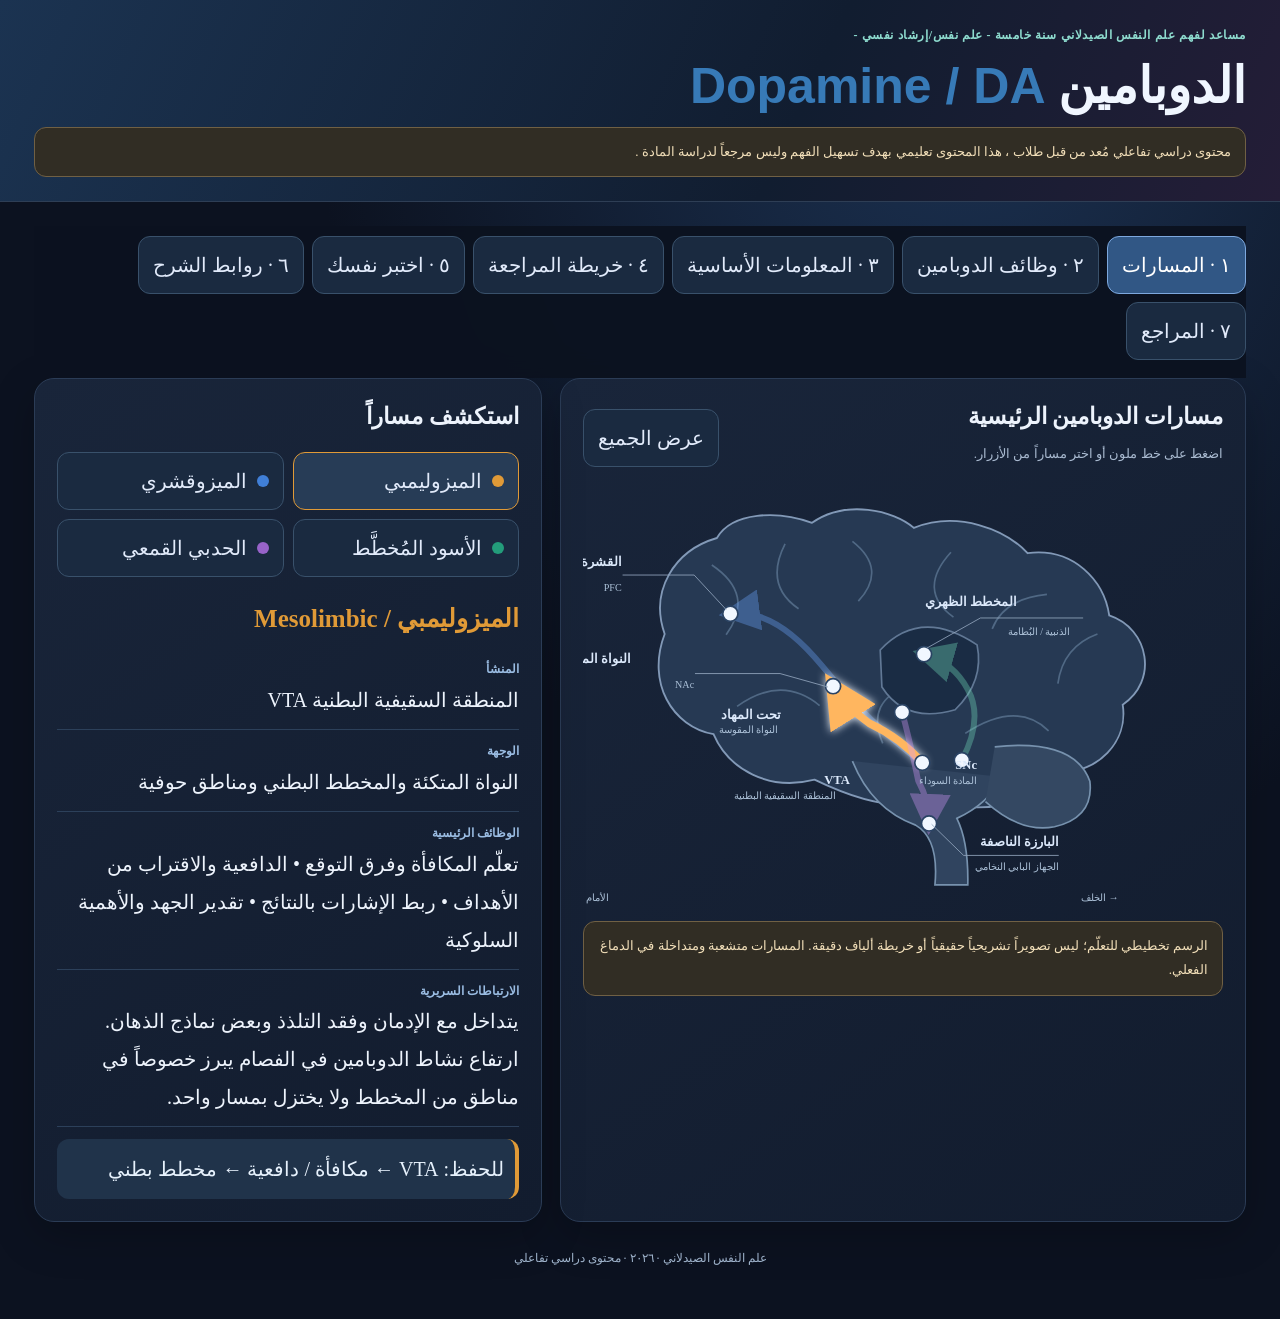
==== commit 87badd01: "Add files via upload" ====
--- a/index.html
+++ b/index.html
@@ -1,2118 +1,672 @@
-<!doctype html>
-<html lang="ar" dir="rtl">
-  <head>
-    <meta charset="utf-8" />
-    <meta name="viewport" content="width=device-width,initial-scale=1" />
-    <meta name="color-scheme" content="dark" />
-    <title>مساعد لفهم علم النفس الصيدلاني </title>
-    <style>
-      :root {
-        --bg: #f5f7fb;
-        --paper: #fff;
-        --ink: #17243a;
-        --muted: #61718a;
-        --line: #dce5ef;
-        --navy: #174e83;
-        --blue: #407fd7;
-        --accent: #eaf3ff;
-        --shadow: 0 14px 40px rgba(27, 59, 100, 0.07);
-      }
-      * {
-        box-sizing: border-box;
-      }
-      html {
-        scroll-behavior: smooth;
-      }
-      body {
-        margin: 0;
-        direction: rtl;
-        background: var(--bg);
-        color: var(--ink);
-        font:
-          17px/1.85 "Noto Naskh Arabic",
-          "Amiri",
-          "Traditional Arabic",
-          "Times New Roman",
-          serif;
-      }
-      button,
-      input,
-      select {
-        font: inherit;
-      }
-      button {
-        cursor: pointer;
-      }
-      a {
-        color: #125da6;
-      }
-      header {
-        background: linear-gradient(115deg, #eaf4ff, #fff 62%, #f4f0ff);
-        border-bottom: 1px solid var(--line);
-      }
-      .shell {
-        max-width: 1260px;
-        margin: auto;
-        padding: 24px;
-      }
-      .eyebrow {
-        font-size: 12px;
-        font-weight: 800;
-        color: #2c78ad;
-        letter-spacing: 0.05em;
-      }
-      h1 {
-        font-size: clamp(30px, 4vw, 50px);
-        line-height: 1.3;
-        margin: 7px 0;
-        color: #163a68;
-      }
-      h2 {
-        font-size: 23px;
-        line-height: 1.4;
-        margin: 0 0 8px;
-      }
-      h3 {
-        font-size: 18px;
-        margin: 0 0 8px;
-      }
-      p {
-        margin: 8px 0;
-      }
-      header p {
-        color: #53647e;
-        max-width: 830px;
-      }
-      .chips,
-      .tabs,
-      .actions {
-        display: flex;
-        gap: 8px;
-        flex-wrap: wrap;
-      }
-      .chips {
-        margin-top: 15px;
-      }
-      .chip {
-        border: 1px solid #cce0f2;
-        background: #fff9;
-        padding: 5px 12px;
-        border-radius: 22px;
-        font-size: 12px;
-        color: #376184;
-      }
-      .tabs {
-        padding: 10px 0 18px;
-        position: sticky;
-        top: 0;
-        z-index: 30;
-        background: var(--bg);
-      }
-      .tab,
-      .ghost,
-      .path-btn,
-      .filter,
-      .answer,
-      .solid {
-        border: 1px solid #d4e2f0;
-        border-radius: 12px;
-        padding: 9px 14px;
-        background: #fff;
-        color: #284869;
-        transition: 0.2s;
-      }
-      .tab:hover,
-      .path-btn:hover,
-      .filter:hover,
-      .answer:hover {
-        border-color: #75a7da;
-      }
-      .tab[aria-selected="true"],
-      .filter.active {
-        background: #1e5e9e;
-        border-color: #1e5e9e;
-        color: #fff;
-      }
-      .section {
-        display: none;
-      }
-      .section.active {
-        display: block;
-      }
-      .grid {
-        display: grid;
-        grid-template-columns: minmax(0, 1.35fr) minmax(330px, 1fr);
-        gap: 18px;
-      }
-      .card {
-        background: var(--paper);
-        border: 1px solid var(--line);
-        border-radius: 20px;
-        padding: 22px;
-        box-shadow: var(--shadow);
-      }
-      .muted,
-      .small {
-        color: var(--muted);
-      }
-      .small {
-        font-size: 13px;
-      }
-      .note {
-        font-size: 13px;
-        background: #fff9e8;
-        border: 1px solid #f0dfa9;
-        padding: 12px 14px;
-        border-radius: 12px;
-      }
-      .art {
-        width: 100%;
-        display: block;
-        max-height: 530px;
-      }
-      .brain-outline {
-        fill: #e8eef7;
-        stroke: #9ab0c9;
-        stroke-width: 2.2;
-      }
-      .brain-detail {
-        fill: none;
-        stroke: #a0b4c8;
-        stroke-width: 2;
-        opacity: 0.85;
-      }
-      svg text {
-        font-family: "Noto Naskh Arabic", "Amiri", "Traditional Arabic", serif;
-        fill: #1c4167;
-      }
-      .node {
-        fill: #eef6ff;
-      }
-      .svg-label {
-        font-size: 15px;
-        font-weight: 700;
-      }
-      .svg-sub {
-        font-size: 12px;
-        fill: #516f8a;
-      }
-      .route {
-        fill: none;
-        stroke-width: 7;
-        stroke-linecap: round;
-        stroke-linejoin: round;
-        cursor: pointer;
-        opacity: 0.24;
-        transition:
-          opacity 0.2s,
-          stroke-width 0.2s;
-      }
-      .route.on {
-        opacity: 1;
-        stroke-width: 9;
-        filter: drop-shadow(0 0 3px #ccd6e3);
-      }
-      .hotspot {
-        cursor: pointer;
-      }
-      .hotspot:focus-visible {
-        outline: none;
-        filter: drop-shadow(0 0 5px #124e8c);
-      }
-      svg .pt {
-        fill: #fff;
-        stroke: #5a7999;
-        stroke-width: 2;
-      }
-      .path-buttons {
-        display: grid;
-        grid-template-columns: repeat(2, 1fr);
-        gap: 9px;
-        margin: 18px 0;
-      }
-      .path-btn {
-        display: flex;
-        align-items: center;
-        gap: 10px;
-        text-align: right;
-      }
-      .path-btn.active {
-        border-color: var(--sel);
-        background: #f3f8ff;
-      }
-      .dot {
-        width: 12px;
-        height: 12px;
-        background: var(--sel);
-        border-radius: 50%;
-        flex: none;
-      }
-      .details-title {
-        font-size: 25px;
-        font-weight: 800;
-        margin-bottom: 6px;
-      }
-      .fact {
-        padding: 10px 0;
-        border-bottom: 1px solid #e8edf5;
-      }
-      .fact strong {
-        display: block;
-        font-size: 12px;
-        color: #436587;
-      }
-      .fact:last-child {
-        border: 0;
-      }
-      .memorize {
-        border-right: 4px solid var(--sel, #2e77be);
-        background: #f3f8fd;
-        border-radius: 8px;
-        padding: 11px;
-        margin-top: 12px;
-      }
-      .statgrid {
-        display: grid;
-        grid-template-columns: repeat(3, 1fr);
-        gap: 11px;
-      }
-      .stat {
-        background: #f4f8fd;
-        border: 1px solid var(--line);
-        padding: 13px;
-        border-radius: 12px;
-      }
-      .stat b {
-        display: block;
-        font-size: 19px;
-        color: #245d96;
-      }
-      .flow {
-        display: flex;
-        gap: 8px;
-        align-items: center;
-        flex-wrap: wrap;
-        margin: 12px 0;
-      }
-      .flow span {
-        background: #eaf4ff;
-        border: 1px solid #cce0f5;
-        border-radius: 11px;
-        padding: 10px 14px;
-        font-weight: bold;
-      }
-      .twocol {
-        display: grid;
-        grid-template-columns: 1fr 1fr;
-        gap: 16px;
-      }
-      .tablewrap {
-        overflow: auto;
-      }
-      table {
-        width: 100%;
-        border-collapse: collapse;
-        font-size: 14px;
-      }
-      th,
-      td {
-        padding: 11px 12px;
-        text-align: right;
-        vertical-align: top;
-        border-bottom: 1px solid var(--line);
-      }
-      th {
-        background: #eaf3ff;
-        color: #225386;
-      }
-      td {
-        min-width: 110px;
-      }
-      .region-toolbar {
-        display: flex;
-        flex-wrap: wrap;
-        align-items: center;
-        gap: 8px;
-        margin: 15px 0;
-      }
-      .search {
-        border: 1px solid #c6d7e8;
-        border-radius: 11px;
-        padding: 10px 13px;
-        min-width: 220px;
-        flex: 1;
-        background: white;
-        color: var(--ink);
-      }
-      .filter {
-        padding: 7px 11px;
-        font-size: 13px;
-      }
-      .region-list {
-        display: grid;
-        grid-template-columns: 1fr 1fr;
-        gap: 10px;
-      }
-      .region {
-        border: 1px solid var(--line);
-        border-radius: 13px;
-        background: #fff;
-        overflow: hidden;
-      }
-      .region summary {
-        padding: 12px 14px;
-        cursor: pointer;
-        display: flex;
-        align-items: center;
-        justify-content: space-between;
-        gap: 8px;
-        list-style: none;
-      }
-      .region summary::-webkit-details-marker {
-        display: none;
-      }
-      .region summary::after {
-        content: "+";
-        font-weight: 900;
-        color: #2d70af;
-      }
-      .region[open] summary::after {
-        content: "−";
-      }
-      .region summary b {
-        font-size: 15px;
-      }
-      .region .body {
-        padding: 0 14px 14px;
-        font-size: 14px;
-      }
-      .region .body p {
-        margin: 7px 0;
-      }
-      .pill {
-        font-size: 11px;
-        border-radius: 30px;
-        padding: 2px 8px;
-        background: #eff5fa;
-        color: #457092;
-        white-space: nowrap;
-      }
-      .pill.راسخ {
-        background: #e7f7ee;
-        color: #137448;
-      }
-      .pill.ناشئ {
-        background: #fff1df;
-        color: #915d0e;
-      }
-      .domains {
-        display: grid;
-        grid-template-columns: repeat(2, 1fr);
-        gap: 11px;
-      }
-      .domain {
-        border: 1px solid var(--line);
-        background: #fbfdff;
-        border-radius: 15px;
-        padding: 15px;
-      }
-      .domain h3 {
-        margin: 0;
-      }
-      .domain p {
-        font-size: 14px;
-      }
-      .domain .tiny {
-        font-size: 12px;
-        color: #527495;
-      }
-      .question {
-        font-size: 21px;
-        font-weight: 750;
-        margin: 12px 0;
-      }
-      .answer {
-        display: block;
-        width: 100%;
-        margin: 8px 0;
-        text-align: right;
-      }
-      .answer.correct {
-        background: #dcf7e8;
-        border-color: #43ad78;
-      }
-      .answer.wrong {
-        background: #ffeaec;
-        border-color: #d96d79;
-      }
-      .solid {
-        background: #1d649e;
-        color: white;
-        border-color: #1d649e;
-      }
-      .feedback {
-        min-height: 44px;
-        color: #315775;
-      }
-      .sources {
-        padding-right: 20px;
-      }
-      .sources li {
-        margin: 9px 0;
-      }
-      .foot {
-        font-size: 12px;
-        color: #718198;
-        text-align: center;
-        padding: 25px;
-      }
-      .ltr {
-        direction: ltr;
-        unicode-bidi: isolate;
-        display: inline-block;
-        font-family: Arial, sans-serif;
-      }
-      .hidden {
-        display: none !important;
-      }
-      @media (max-width: 890px) {
-        .grid,
-        .twocol,
-        .region-list {
-          grid-template-columns: 1fr;
-        }
-        .tabs {
-          position: static;
-        }
-        .statgrid {
-          grid-template-columns: 1fr 1fr;
-        }
-      }
-      @media (max-width: 550px) {
-        .path-buttons,
-        .domains,
-        .statgrid {
-          grid-template-columns: 1fr;
-        }
-        .shell {
-          padding: 14px;
-        }
-        .card {
-          padding: 15px;
-        }
-        .art {
-          max-height: 320px;
-        }
-        .svg-label {
-          font-size: 12px;
-        }
-        .tabs {
-          gap: 5px;
-        }
-        .tab {
-          font-size: 12px;
-          padding: 7px 9px;
-        }
-      }
-      @media print {
-        body {
-          background: #fff;
-        }
-        .tabs,
-        .actions,
-        .path-buttons,
-        .region-toolbar {
-          display: none;
-        }
-        .section {
-          display: block !important;
-          break-before: page;
-        }
-        .card {
-          box-shadow: none;
-          break-inside: avoid;
-        }
-        .region-list {
-          display: block;
-        }
-        .region {
-          break-inside: avoid;
-          margin: 8px 0;
-        }
-        .region .body {
-          display: block;
-        }
-        #quiz {
-          display: none !important;
-        }
-      }
-
-      /* الحفاظ على الخط العربي الرسمي مع استعادة التصميم المستدير */
-      .card {
-        border-radius: 20px;
-      }
-      .chip {
-        border-radius: 999px;
-      }
-      .tab,
-      .ghost,
-      .path-btn,
-      .filter,
-      .answer,
-      .solid,
-      .search,
-      .stat,
-      .flow span,
-      .note,
-      .memorize {
-        border-radius: 12px;
-      }
-      .region,
-      .domain {
-        border-radius: 16px;
-      }
-      .pill {
-        border-radius: 999px;
-      }
-      h1,
-      h2,
-      h3 {
-        font-family:
-          "Noto Naskh Arabic", "Amiri", "Traditional Arabic", "Times New Roman",
-          serif;
-        font-weight: 700;
-      }
-      button {
-        font-family: inherit;
-      }
-      .function-explain {
-        border-right: 3px solid #245e91;
-        padding: 15px 18px;
-        background: #fafcff;
-        margin: 12px 0;
-      }
-      .function-explain h3 {
-        color: #174e83;
-      }
-      .function-explain p {
-        margin: 6px 0;
-      }
-      .lecture-links {
-        padding-right: 22px;
-      }
-      .lecture-links li {
-        padding: 9px 0;
-        border-bottom: 1px solid var(--line);
-      }
-      .term {
-        font-family: Arial, sans-serif;
-        direction: ltr;
-        unicode-bidi: isolate;
-        display: inline-block;
-        font-size: 0.88em;
-      }
-      .function-explain .example {
-        background: #ecf3fc;
-        padding: 8px 12px;
-        border-right: 2px solid #6a93bb;
-      }
-      .section-intro {
-        max-width: 1000px;
-      }
-
-      /* Dark presentation — rounded original aesthetic, unchanged formal Arabic type */
-      :root {
-        --bg: #0c1220;
-        --paper: #151e30;
-        --ink: #edf3fc;
-        --muted: #a9bad0;
-        --line: #2e3e55;
-        --navy: #91bbf4;
-        --blue: #78aaff;
-        --accent: #213754;
-        --shadow: 0 14px 44px rgba(0, 0, 0, 0.22);
-      }
-      body {
-        background: radial-gradient(ellipse at 75% 0%, #1c3354 0%, #0c1220 48%);
-        color: var(--ink);
-      }
-      a {
-        color: #a9caff;
-      }
-      header {
-        background: linear-gradient(115deg, #1b3351, #111d30 62%, #241d37);
-        border-color: var(--line);
-      }
-      header p {
-        color: #b2c5dc;
-      }
-      .eyebrow {
-        color: #8edccf;
-      }
-      h1 {
-        color: #f0f6ff;
-      }
-      .chip {
-        border-color: #38506a;
-        background: #182a41;
-        color: #d6e7f7;
-      }
-      .tabs {
-        background: rgba(12, 18, 32, 0.96);
-        backdrop-filter: blur(12px);
-      }
-      .tab,
-      .ghost,
-      .path-btn,
-      .filter,
-      .answer {
-        border-color: #39516b;
-        background: #1a2a40;
-        color: #e1eafa;
-      }
-      .tab:hover,
-      .path-btn:hover,
-      .filter:hover,
-      .answer:hover {
-        border-color: #9abfeb;
-      }
-      .tab[aria-selected="true"],
-      .filter.active,
-      .solid {
-        background: #315785;
-        border-color: #7da8de;
-        color: #fff;
-      }
-      .card {
-        background: linear-gradient(145deg, #19253a, #121c2e);
-        border-color: #2b3c56;
-      }
-      .note {
-        background: #312d24;
-        border-color: #706044;
-        color: #f2dfb9;
-      }
-      .brain-outline {
-        fill: #263953;
-        stroke: #8299b7;
-      }
-      .brain-detail {
-        stroke: #58718d;
-      }
-      svg text {
-        fill: #dce9fb;
-      }
-      .node {
-        fill: #dceafa;
-      }
-      .svg-sub {
-        fill: #acc1d8;
-      }
-      .route {
-        opacity: 0.35;
-      }
-      .route.on {
-        filter: drop-shadow(0 0 5px currentColor);
-      }
-      .hotspot:focus-visible {
-        filter: drop-shadow(0 0 5px #afcffa);
-      }
-      svg .pt {
-        fill: #f1f7ff;
-        stroke: #2a4364;
-      }
-      .path-btn.active {
-        background: #273c56;
-        border-color: var(--sel);
-      }
-      .fact {
-        border-color: #2c405a;
-      }
-      .fact strong {
-        color: #9abce2;
-      }
-      .memorize {
-        background: #20334a;
-        color: #e6f1fc;
-      }
-      .stat {
-        background: #1d2d46;
-        border-color: #334a66;
-      }
-      .stat b {
-        color: #a2caff;
-      }
-      .flow span {
-        background: #223850;
-        border-color: #49627d;
-      }
-      th,
-      td {
-        border-color: #31445e;
-      }
-      th {
-        background: #223550;
-        color: #c1ddff;
-      }
-      .search {
-        border-color: #3a516a;
-        background: #17263a;
-        color: #f0f6fe;
-      }
-      .search::placeholder {
-        color: #93a7c1;
-      }
-      .region {
-        background: #172338;
-        border-color: #31455e;
-      }
-      .region summary::after {
-        color: #8bbdf3;
-      }
-      .pill {
-        background: #263b54;
-        color: #c0dbf7;
-      }
-      .pill.راسخ {
-        background: #1d4338;
-        color: #a2e9c6;
-      }
-      .pill.ناشئ {
-        background: #53402a;
-        color: #f6d19b;
-      }
-      .domain {
-        background: #1a2941;
-        border-color: #344d67;
-      }
-      .domain .tiny {
-        color: #a9c4e0;
-      }
-      .answer.correct {
-        background: #164a3e;
-        border-color: #4ebd91;
-      }
-      .answer.wrong {
-        background: #512c3c;
-        border-color: #d98496;
-      }
-      .feedback {
-        color: #c4d7ee;
-      }
-      .foot {
-        color: #9eb2ca;
-      }
-      .function-explain {
-        background: #19283d;
-        border-right-color: #88b7eb;
-        border-radius: 12px;
-      }
-      .function-explain h3 {
-        color: #b7d8ff;
-      }
-      .function-explain .example {
-        background: #263a54;
-        border-right-color: #91b5e3;
-        border-radius: 8px;
-      }
-      @media print {
-        body {
-          background: #fff;
-          color: #111;
-        }
-        header,
-        .card,
-        .region,
-        .domain,
-        .function-explain {
-          background: #fff;
-          color: #111;
-        }
-        h1,
-        h2,
-        h3,
-        .function-explain h3 {
-          color: #111;
-        }
-        th {
-          background: #eee;
-          color: #111;
-        }
-        .muted,
-        .small {
-          color: #444;
-        }
-      }
-    </style>
-  </head>
-  <body>
-    <header>
-      <div class="shell">
-        <div class="eyebrow">
-          مساعد لفهم علم النفس الصيدلاني سنة خامسة-علم نفس/إرشاد نفسي-
-        </div>
-        <h1>
-          الدوبامين
-          <span class="ltr" style="color: #377ab7">Dopamine / DA</span>
-        </h1>
-        <p></p>
-        <div class="note">
-          محتوى دراسي تفاعلي معد من قبل طلاب ،س هذا المحتوى تعليمي بهدف تسهيل
-          الفهم وليس مرجعاً لدراسة المادة .
-        </div>
-      </div>
-    </header>
-    <main class="shell">
-      <nav class="tabs" aria-label="أقسام المرجع">
-        <button class="tab" data-tab="pathways" aria-selected="true">
-          ١ · المسارات</button
-        ><button class="tab" data-tab="functions" aria-selected="false">
-          ٢ · وظائف الدوبامين</button
-        ><button class="tab" data-tab="basics" aria-selected="false">
-          ٣ · المعلومات الأساسية</button
-        ><button class="tab" data-tab="review" aria-selected="false">
-          ٤ · خريطة المراجعة</button
-        ><button class="tab" data-tab="quiz" aria-selected="false">
-          ٥ · اختبر نفسك</button
-        ><button class="tab" data-tab="videos" aria-selected="false">
-          ٦ · روابط الشرح</button
-        ><button class="tab" data-tab="sources" aria-selected="false">
-          ٧ · المراجع
-        </button>
-      </nav>
-      <section class="section active" id="pathways">
-        <div class="grid">
-          <div class="card">
-            <div
-              class="actions"
-              style="justify-content: space-between; align-items: center"
-            >
-              <div>
-                <h2>مسارات الدوبامين الرئيسية</h2>
-                <p class="small">اضغط على خط ملون أو اختر مساراً من الأزرار.</p>
-              </div>
-              <button class="ghost" id="allRoutes">عرض الجميع</button>
-            </div>
-            <svg
-              aria-label="رسم تعليمي جانبي لمسارات الدوبامين الأربعة؛ ليس صورة تشريحية دقيقة"
-              class="art"
-              role="img"
-              viewbox="0 0 760 530"
-              xmlns="http://www.w3.org/2000/svg"
-            >
-              <defs>
-                <marker
-                  id="arrow-cort"
-                  markerheight="7"
-                  markerwidth="7"
-                  orient="auto"
-                  refx="5"
-                  refy="3.5"
-                >
-                  <path d="M0,0 L7,3.5 L0,7 Z" fill="#6da6ff"></path>
-                </marker>
-                <marker
-                  id="arrow-limb"
-                  markerheight="7"
-                  markerwidth="7"
-                  orient="auto"
-                  refx="5"
-                  refy="3.5"
-                >
-                  <path d="M0,0 L7,3.5 L0,7 Z" fill="#ffb65f"></path>
-                </marker>
-                <marker
-                  id="arrow-nigr"
-                  markerheight="7"
-                  markerwidth="7"
-                  orient="auto"
-                  refx="5"
-                  refy="3.5"
-                >
-                  <path d="M0,0 L7,3.5 L0,7 Z" fill="#73e0bd"></path>
-                </marker>
-                <marker
-                  id="arrow-tuber"
-                  markerheight="7"
-                  markerwidth="7"
-                  orient="auto"
-                  refx="5"
-                  refy="3.5"
-                >
-                  <path d="M0,0 L7,3.5 L0,7 Z" fill="#da9aff"></path>
-                </marker>
-              </defs>
-              <!-- schematic brain: anterior at left -->
-              <path
-                class="brain-outline"
-                d="M97 190 C79 139 108 91 159 76 C177 45 231 43 272 58 C312 30 369 43 393 64 C445 43 502 66 528 94 C583 87 619 127 625 168 C673 184 683 246 641 274 C648 319 610 355 568 354 C541 392 469 407 420 387 C371 405 312 381 275 363 C221 377 173 351 155 309 C106 300 75 248 97 190 Z"
-              ></path>
-              <path
-                class="brain-detail"
-                d="M153 108q52 35 17 83m70-108q-25 49 16 77m64-80q42 33 7 71m110-58q-41 45 3 77m111-27q-51 5-65 41m125 6q-41 15-47 59M183 276q53-38 98-1m75 45q-22-51 34-70m64 58q61-40 99-3"
-              ></path>
-              <path
-                d="M320 341 Q343 398 395 417 Q423 433 418 488 L457 488 Q458 437 444 409 Q481 392 498 360"
-                fill="#30445f"
-                stroke="#7792ae"
-                stroke-width="2"
-              ></path>
-              <path
-                d="M489 324 Q584 314 602 365 Q607 408 560 419 Q520 427 478 389"
-                fill="#344862"
-                stroke="#7792ae"
-                stroke-width="2"
-              ></path>
-              <path
-                d="M353 209 Q401 158 468 203 Q477 246 442 280 Q383 297 355 253 Z"
-                fill="#1a2c44"
-                stroke="#617895"
-                stroke-width="2"
-              ></path>
-              <!-- routes -->
-              <g
-                aria-label="عرض المسار الميزوقشري"
-                class="hotspot"
-                data-path="mesocortical"
-                role="button"
-                tabindex="0"
-              >
-                <path
-                  class="route"
-                  d="M403 343 Q340 297 284 228 T175 166"
-                  marker-end="url(#arrow-cort)"
-                  stroke="#6da6ff"
-                ></path>
-              </g>
-              <g
-                aria-label="عرض المسار الميزوليمبي"
-                class="hotspot"
-                data-path="mesolimbic"
-                role="button"
-                tabindex="0"
-              >
-                <path
-                  class="route"
-                  d="M403 343 Q378 314 340 296 Q312 276 297 252"
-                  marker-end="url(#arrow-limb)"
-                  stroke="#ffb65f"
-                ></path>
-              </g>
-              <g
-                aria-label="عرض المسار الأسود المخطط"
-                class="hotspot"
-                data-path="nigrostriatal"
-                role="button"
-                tabindex="0"
-              >
-                <path
-                  class="route"
-                  d="M450 340 Q476 290 457 256 Q440 224 405 214"
-                  marker-end="url(#arrow-nigr)"
-                  stroke="#73e0bd"
-                ></path>
-              </g>
-              <g
-                aria-label="عرض المسار الحدبي القمعي"
-                class="hotspot"
-                data-path="tuberoinfundibular"
-                role="button"
-                tabindex="0"
-              >
-                <path
-                  class="route"
-                  d="M379 283 Q388 316 398 364 Q412 390 411 415"
-                  marker-end="url(#arrow-tuber)"
-                  stroke="#da9aff"
-                ></path>
-              </g>
-              <!-- nodes -->
-              <circle class="pt" cx="175" cy="166" r="9"></circle>
-              <circle class="pt" cx="297" cy="252" r="9"></circle>
-              <circle class="pt" cx="405" cy="214" r="9"></circle>
-              <circle class="pt" cx="403" cy="343" r="9"></circle>
-              <circle class="pt" cx="450" cy="340" r="9"></circle>
-              <circle class="pt" cx="379" cy="283" r="9"></circle>
-              <circle class="pt" cx="411" cy="415" r="9"></circle>
-              <path
-                d="M170 161 L132 120 L47 120"
-                fill="none"
-                stroke="#92a5bd"
-              ></path>
-              <text class="svg-label" x="46" y="109">القشرة الجبهية</text>
-              <text class="svg-sub" x="46" y="139">PFC</text>
-              <path
-                d="M291 253 L234 237 L133 237"
-                fill="none"
-                stroke="#92a5bd"
-              ></path>
-              <text class="svg-label" x="57" y="225">النواة المتكئة</text>
-              <text class="svg-sub" x="132" y="254">NAc</text>
-              <path
-                d="M408 207 L472 171 L594 171"
-                fill="none"
-                stroke="#92a5bd"
-              ></path>
-              <text class="svg-label" x="516" y="157">المخطط الظهري</text>
-              <text class="svg-sub" x="579" y="191">الذنبية / البُطامة</text>
-              <text class="svg-label" x="317" y="368">VTA</text>
-              <text class="svg-sub" x="300" y="386">
-                المنطقة السقيفية البطنية
-              </text>
-              <text class="svg-label" x="468" y="350">SNc</text>
-              <text class="svg-sub" x="468" y="368">المادة السوداء</text>
-              <text class="svg-label" x="235" y="291">تحت المهاد</text>
-              <text class="svg-sub" x="232" y="308">النواة المقوسة</text>
-              <path
-                d="M414 416 L452 453 L565 453"
-                fill="none"
-                stroke="#92a5bd"
-              ></path>
-              <text class="svg-label" x="565" y="442">البارزة الناصفة</text>
-              <text class="svg-sub" x="565" y="470">الجهاز البابي النخامي</text>
-              <text class="svg-sub" x="31" y="507">الأمام ←</text>
-              <text class="svg-sub" x="636" y="507">→ الخلف</text>
-            </svg>
-            <div class="note">
-              الرسم تخطيطي للتعلّم؛ ليس تصويراً تشريحياً حقيقياً أو خريطة ألياف
-              دقيقة. المسارات متشعبة ومتداخلة في الدماغ الفعلي.
-            </div>
-          </div>
-          <div class="card">
-            <h2>استكشف مساراً</h2>
-            <div id="pathButtons" class="path-buttons"></div>
-            <div id="pathDetails" aria-live="polite"></div>
-          </div>
-        </div>
-      </section>
-      <section class="section" id="functions">
-        <div class="card">
-          <h2>وظائف الدوبامين حسب مناطق الدماغ</h2>
-          <p class="muted">
-            هذا هو القسم الموسّع. استخدم الفلاتر أو البحث، واضغط على كل منطقة
-            لعرض الوظائف والارتباطات السريرية. درجة الدليل وصف تعليمي تقريبي:
-            <b>راسخ</b>، <b>جيد</b> أو <b>ناشئ</b>، وليس تقييماً منهجياً شاملاً
-            لكل ادعاء.
-          </p>
-          <div class="region-toolbar">
-            <input
-              class="search"
-              id="regionSearch"
-              placeholder="ابحث عن منطقة أو وظيفة (مثلاً: الحُصين، الألم، DLPFC)"
-              aria-label="بحث في المناطق"
-            />
-            <div id="regionFilters" class="actions"></div>
-            <button class="ghost" id="expandAll">توسيع الكل</button
-            ><button class="ghost" id="collapseAll">طي الكل</button>
-          </div>
-          <div id="regionCount" class="small"></div>
-          <div id="regionList" class="region-list"></div>
-          <p class="note" style="margin-top: 18px">
-            المناطق المذكورة تتضمن مناطق تصنيع وإسقاط ومستقبلات وتأثير غير
-            مباشر؛ لا يعني إدراج منطقة أن جميع خلاياها تفرز الدوبامين. والوظائف
-            هنا أبرز النتائج المدعومة، وليس ادعاء بإحصاء كل وظيفة بحثية معروفة.
-          </p>
-        </div>
-        <div class="card" style="margin-top: 18px">
-          <h2>فهم وظائف الدوبامين: من الآلية إلى السلوك</h2>
-          <p class="muted section-intro">
-            لا يعمل الدوبامين كزرّ تشغيل لوظيفة واحدة؛ إنه يضبط نشاط دوائر
-            متنوعة حسب الموقع ونوع المستقبل ونمط إطلاقه. الأمثلة الآتية تشرح
-            المفهوم وتفصل بين ما هو مدعوم بقوة وبين الفرضيات المبسّطة الشائعة.
-          </p>
-          <div class="function-explain">
-            <h3>١. المكافأة ليست مرادفاً للمتعة — Reward ≠ Pleasure</h3>
-            <p>
-              تساهم عصبونات دوبامينية، خصوصاً في
-              <span class="term">VTA</span> والمخطط البطني، في تعليم الدماغ ما
-              إذا كانت النتيجة أفضل أو أسوأ من المتوقع. ويرتبط الدوبامين أيضاً
-              باستعداد الشخص لبذل الجهد والاقتراب من هدف ذي قيمة. أما الإحساس
-              اللذيذ نفسه فيشترك فيه نظام الأفيونات الداخلية وغيره من الدوائر؛
-              لذلك فإن عبارة «الدوبامين هو هرمون السعادة» غير دقيقة.
-            </p>
-            <p class="example">
-              <b>مثال:</b> إذا توقعت الحصول على درجة متوسطة ثم حصلت على درجة
-              ممتازة، فإن الفرق الإيجابي بين التوقع والنتيجة يمكن أن يقوي تعلّم
-              السلوك الذي سبق النتيجة. أما إذا كانت المكافأة متوقعة تماماً، فقد
-              تختلف استجابة عصبونات الخطأ التنبؤي.
-            </p>
-            <p>
-              <b>تنبيه:</b> ليست جميع العصبونات الدوبامينية ترمز إلى خطأ توقع
-              المكافأة بالطريقة نفسها.
-            </p>
-          </div>
-          <div class="function-explain">
-            <h3>٢. الدافعية، اختيار الجهد، واستمرار السلوك</h3>
-            <p>
-              يساهم الدوبامين في حساب «هل يستحق هذا الهدف بذل جهد؟» وفي الحفاظ
-              على السلوك الموجّه إلى هدف. ينخرط المخطط البطني والقشرة الحزامية
-              الأمامية والقشرة الجبهية في هذه العملية. لذلك قد يقل السعي وراء
-              المكافأة حتى عندما لا يكون إدراك اللذة مفقوداً بالكامل.
-            </p>
-            <p class="example">
-              <b>مثال:</b> قد يكون الطعام محبباً للشخص لكنه لا يبذل جهداً طويلاً
-              للحصول عليه؛ القدرة على الاستمتاع والرغبة في العمل للحصول على
-              المكافأة ليستا شيئاً واحداً.
-            </p>
-          </div>
-          <div class="function-explain">
-            <h3>٣. التعلّم، التوقع، والعادات</h3>
-            <p>
-              في المخطط، يساهم الدوبامين مع الغلوتامات في تحديث الارتباط بين
-              الإشارة والفعل والنتيجة. وفي بعض الدوائر يُشجّع تكرار الفعل
-              الناجح، بينما يشارك المخطط الظهري في انتقال الأداء تدريجياً إلى
-              أنماط أكثر اعتيادية. ليس تكوّن كل عادة نتيجة الدوبامين وحده.
-            </p>
-            <p class="example">
-              <b>مثال:</b> في بداية تعلم العزف تحتاج إلى انتباه واعٍ لكل حركة؛
-              ومع التدريب تصبح بعض السلاسل الحركية أكثر تلقائية.
-            </p>
-          </div>
-          <div class="function-explain">
-            <h3>٤. الحركة: بدء الأفعال واختيارها وضبطها</h3>
-            <p>
-              يصل الدوبامين من المادة السوداء المكتنزة
-              <span class="term">SNc</span> إلى المخطط الظهري، حيث يعدّل نشاط
-              مسارات العقد القاعدية. تختلف التأثيرات بحسب المستقبلات والخلايا؛
-              ولا يمكن اختزال هذه الدوائر إلى «D1 يشغّل الحركة وD2 يوقفها» بصورة
-              حرفية. يؤدي فقدان العصبونات الدوبامينية في داء باركنسون إلى بطء
-              الحركة والتصلب وأعراض أخرى.
-            </p>
-            <p class="example">
-              <b>مثال سريري:</b> قد تسبب الأدوية الحاصرة لمستقبلات D2 أعراضاً
-              خارج هرمية، لكن ظهورها يتأثر بالجرعة والدواء وخصائص الشخص.
-            </p>
-          </div>
-          <div class="function-explain">
-            <h3>٥. الذاكرة العاملة والانتباه والقرارات</h3>
-            <p>
-              في القشرة أمام الجبهية، يُعدّل الدوبامين ثبات التمثيلات العصبية
-              المهمة للمهمة الجارية، والمرونة في تبديل القواعد، والانتباه
-              للمعلومات ذات الصلة. غالباً ما تُستخدم فكرة العلاقة ذات الشكل
-              المقلوب <span class="term">inverted-U</span>: القليل جداً أو
-              الكثير جداً من التنبيه الدوباميني قد يضعف بعض جوانب الأداء، لكن
-              شكل العلاقة يتغير باختلاف المستقبل والمهمة والظروف.
-            </p>
-            <p class="example">
-              <b>مثال:</b> تذكّر رقم هاتف مؤقتاً أثناء حساب فاتورة يتطلب ذاكرة
-              عاملة وشبكات جبهية يشارك الدوبامين في تنظيمها.
-            </p>
-          </div>
-          <div class="function-explain">
-            <h3>٦. المزاج والانفعال والخوف</h3>
-            <p>
-              يساهم الدوبامين في القيمة التحفيزية للأحداث، وفي الاستجابة
-              للإشارات المهمة أو غير المتوقعة، وفي التعلّم الانفعالي ضمن شبكات
-              اللوزة والنواة المتكئة والقشرة الجبهية. لكنه ليس وحده «ناقل
-              المزاج»؛ فالسيروتونين والنورأدرينالين والغلوتامات وGABA تشارك
-              جميعاً. ولا يجوز تفسير الاكتئاب أو الفصام على أنه مجرد «نقص» أو
-              «زيادة» موحدة في الدوبامين.
-            </p>
-            <p class="example">
-              <b>مثال:</b> فقدان الاهتمام بالأنشطة قد يرتبط بمشكلات في معالجة
-              المكافأة والدافعية، لكنه لا يكفي وحده لتحديد خلل دوباميني أو تشخيص
-              مرض.
-            </p>
-          </div>
-          <div class="function-explain">
-            <h3>٧. النوم واليقظة والساعة السلوكية</h3>
-            <p>
-              يرتبط الدوبامين بمستوى اليقظة والاستجابة للأهداف والتغيرات بين
-              حالات النشاط، من خلال تفاعله مع دوائر تحت المهاد وجذع الدماغ
-              والقشرة. لا يمثل النظام المنظم الرئيسي الوحيد للنوم؛ فالأوريكسين
-              والهيستامين وGABA والأدينوزين مكونات محورية أيضاً.
-            </p>
-            <p class="example">
-              <b>مثال:</b> قد يعزّز توقع حدث مهم الاستيقاظ والاستعداد، لكن لا
-              نستنتج من ذلك أن «الدوبامين يمنع النوم دائماً».
-            </p>
-          </div>
-          <div class="function-explain">
-            <h3>٨. الألم والتهديد وتجنّب الأذى</h3>
-            <p>
-              يمكن أن يسهم الدوبامين في دافعية الهروب من الألم، وتوقع تخفيفه،
-              وقيمته الانفعالية، وفي تعديل بعض شبكات الألم. وقد يختلف اتجاه
-              التأثير باختلاف الدائرة ونوع المستقبل والنموذج التجريبي. لذلك لا
-              يصح وصفه بأنه مسكن طبيعي ثابت المفعول؛ وتبقى نتائج كثيرة هنا بحثية
-              أو قبل سريرية.
-            </p>
-            <p class="example">
-              <b>مثال:</b> توقّع انتهاء ألم مؤقت قد يغير درجة الارتياح
-              والاستجابة السلوكية؛ هذا لا يعني أن الدوبامين هو الناقل الوحيد
-              لتخفيف الألم.
-            </p>
-          </div>
-          <div class="function-explain">
-            <h3>٩. الهرمونات: البرولاكتين</h3>
-            <p>
-              هذا من أوضح التأثيرات الفسيولوجية: عصبونات دوبامينية في تحت المهاد
-              تطلق الدوبامين في الدوران البابي النخامي، فيثبط إفراز البرولاكتين
-              عبر مستقبلات <span class="term">D2</span> في الخلايا المفرزة له.
-              يمكن أن يؤدي حصر هذه المستقبلات إلى ارتفاع البرولاكتين.
-            </p>
-            <p class="example">
-              <b>مثال سريري:</b> قد يظهر ثرّ اللبن أو اضطراب الطمث أو تأثير جنسي
-              مع بعض مضادات الذهان؛ وهو ارتباط دوائي وليس نتيجة حتمية عند كل
-              شخص.
-            </p>
-          </div>
-          <div class="function-explain">
-            <h3>١٠. الوظائف الحسية: الرؤية والشم</h3>
-            <p>
-              تنتج خلايا محلية في الشبكية والبصلة الشمية الدوبامين، ويساهم في
-              تكيّف الشبكية مع الإضاءة وضبط معالجة الإشارة البصرية، وكذلك تعديل
-              معالجة الإشارات الشمية. هذه الوظائف مهمّة وتوضح أن عمل الدوبامين
-              لا ينحصر في المسارات الأربعة الكلاسيكية.
-            </p>
-          </div>
-          <p class="note">
-            <b>مبدأ أساسي للحفظ:</b> وظيفة الدوبامين = الدائرة العصبية +
-            المستقبلات + توقيت الإطلاق + تفاعل النواقل الأخرى. وتختلف قوة الأدلة
-            بين البشر والتجارب الحيوانية، وبين الرصد الارتباطي والإثبات السببي.
-          </p>
-        </div>
-      </section>
-      <section class="section" id="basics">
-        <div class="twocol">
-          <div class="card">
-            <h2>بطاقة تعريفية</h2>
-            <div class="statgrid">
-              <div class="stat"><b>DA</b>الاختصار</div>
-              <div class="stat"><b>كاتيكولامين</b>التصنيف الكيميائي</div>
-              <div class="stat"><b>D1–D5</b>مستقبلات رئيسية</div>
-            </div>
-            <h3 style="margin-top: 15px">مصادره العصبية الرئيسية</h3>
-            <p>
-              <b>SNc:</b> المسار الأسود المخطط. <b>VTA:</b> الدوائر الحوفية
-              والقشرية. <b>تحت المهاد:</b> تنظيم البرولاكتين. وتوجد مجموعات أخرى
-              وعصبونات دوبامينية محلية مثل الشبكية والبصلة الشمية.
-            </p>
-            <h3>كيف يعمل؟</h3>
-            <p>
-              ناقل عصبي مُعدِّل، وقد يزيد نشاط بعض الدوائر أو يخفضه بحسب نوع
-              المستقبل والخلايا والتوقيت؛ لذلك لا يمكن وصفه بأنه «منبِّه» أو
-              «مثبِّط» دائماً.
-            </p>
-          </div>
-          <div class="card">
-            <h2>تصنيع الدوبامين وتفكيكه</h2>
-            <div class="flow">
-              <span>Tyrosine</span> ← <span>L-DOPA</span> ← <span>DA</span>
-            </div>
-            <p class="small">
-              الإنزيمان: <span class="ltr">Tyrosine hydroxylase</span> ثم
-              <span class="ltr">Aromatic L-amino acid decarboxylase</span>. تدخل
-              الفيسيكلات عبر VMAT2، وتُعاد إعادة القبط غالباً عبر DAT، مع
-              استقلاب بواسطة MAO وCOMT.
-            </p>
-            <div class="note">
-              ملاحظة اتجاه المخطط: بسبب القراءة العربية من اليمين لليسار، تبدأ
-              السلسلة من Tyrosine على اليمين وصولاً إلى DA على اليسار.
-            </div>
-            <h3 style="margin-top: 15px">عائلات المستقبلات</h3>
-            <table>
-              <thead>
-                <tr>
-                  <th>العائلة</th>
-                  <th>الأنواع</th>
-                  <th>الإشارة الخلوية الشائعة</th>
-                </tr>
-              </thead>
-              <tbody>
-                <tr>
-                  <td><span class="ltr">D1-like</span></td>
-                  <td>D1, D5</td>
-                  <td>زيادة cAMP غالباً</td>
-                </tr>
-                <tr>
-                  <td><span class="ltr">D2-like</span></td>
-                  <td>D2, D3, D4</td>
-                  <td>خفض cAMP غالباً؛ وتشمل D2 مستقبلات ذاتية التنظيم</td>
-                </tr>
-              </tbody>
-            </table>
-          </div>
-        </div>
-      </section>
-      <section class="section" id="review">
-        <div class="card">
-          <h2>خريطة مراجعة: الوظيفة ← المناطق ← النواقل الأخرى</h2>
-          <p class="small">
-            الدوبامين عامل من عدة عوامل؛ لا تُنسب الوظائف إلى ناقل منفرد.
-          </p>
-          <div id="domainCards" class="domains"></div>
-        </div>
-      </section>
-      <section class="section" id="quiz">
-        <div class="card" style="max-width: 850px; margin: auto">
-          <h2>اختبر نفسك</h2>
-          <p id="progress" class="small"></p>
-          <div id="question" class="question"></div>
-          <div id="answers"></div>
-          <p id="feedback" class="feedback" aria-live="polite"></p>
-          <button id="next" class="solid hidden">السؤال التالي</button
-          ><button id="restart" class="ghost hidden">إعادة الاختبار</button>
-        </div>
-      </section>
-      <section class="section" id="videos">
-        <div class="card">
-          <h2>روابط يوتيوب لمزيد من الفهم</h2>
-          <p class="muted">
-            الروابط مباشرة إلى صفحات الفيديو على يوتيوب، من دون مشغّل مضمّن أو
-            تحميل تلقائي. بعضها باللغة الإنجليزية؛ أُدرجت للمراجعة التوضيحية
-            وليس بوصفها بديلاً عن الدراسات العلمية المحكّمة.
-          </p>
-          <ol class="lecture-links">
-            <li>
-              <b>الدوبامين في دقيقتين</b>
-              <p></p>
-              <a
-                href="https://www.youtube.com/watch?v=Wa8_nLwQIpg&t=9s"
-                target="_blank"
-                rel="noopener noreferrer"
-                dir="ltr"
-                >https://www.youtube.com/watch?v=Wa8_nLwQIpg&t=9s</a
-              >
-            </li>
-            <li>
-              <b>فيزيولوجيا مستقبلات الأدرينالين والدوبامين</b>
-              <p></p>
-              <a
-                href="https://www.youtube.com/watch?v=XikgIRmhq1Q"
-                target="_blank"
-                rel="noopener noreferrer"
-                dir="ltr"
-                >https://www.youtube.com/watch?v=XikgIRmhq1Q</a
-              >
-            </li>
-            <li>
-              <b>المسارات الدوبامينية الأربعة — شرح تشريحي وسريري</b>
-              <p>
-                Mesolimbic, Mesocortical, Nigrostriatal &amp; Tuberoinfundibular
-                | Dr. Jody Reed
-              </p>
-              <a
-                href="https://www.youtube.com/watch?v=Yp4RfO4ViBw"
-                target="_blank"
-                rel="noopener noreferrer"
-                dir="ltr"
-                >https://www.youtube.com/watch?v=Yp4RfO4ViBw</a
-              >
-            </li>
-            <li>
-              <b
-                >الدوبامين والسيروتونين: المكافأة والدافعية والتعلم واتخاذ
-                القرار</b
-              >
-              <p>
-                Dr. Read Montague with Andrew Huberman — نقاش مطوّل يتضمن خطأ
-                توقع المكافأة وآليات التعلم
-              </p>
-              <a
-                href="https://www.youtube.com/watch?v=VPi_eWiaqdg"
-                target="_blank"
-                rel="noopener noreferrer"
-                dir="ltr"
-                >https://www.youtube.com/watch?v=VPi_eWiaqdg</a
-              >
-            </li>
-          </ol>
-          <p class="note">
-            ملاحظة: الإشارات السريرية المبسطة في الفيديوهات قد لا تمثل جميع
-            تعقيدات الأبحاث الحديثة؛ اعتمد على قسم المراجع العلمية عند المراجعة
-            الدقيقة.
-          </p>
-        </div>
-      </section>
-      <section class="section" id="sources">
-        <div class="card">
-          <h2>المراجع العلمية</h2>
-          <p>
-            الملخص يستند إلى مراجعات علمية في علم الأعصاب والفارماكولوجيا. بعض
-            وظائف المناطق الأبعد من المسارات الأربع نوقشت أساساً في تجارب
-            حيوانية أو ضمن دوائر متشابكة؛ لذلك صيغت بلغة حذرة.
-          </p>
-          <ol class="sources">
-            <li>
-              <a
-                target="_blank"
-                rel="noopener noreferrer"
-                href="https://pmc.ncbi.nlm.nih.gov/articles/PMC6095465/"
-                >Schultz 2016 / 2018 – reward prediction error</a
-              >
-            </li>
-            <li>
-              <a
-                target="_blank"
-                rel="noopener noreferrer"
-                href="https://pmc.ncbi.nlm.nih.gov/articles/PMC8066851/"
-                >Dopamine: synaptic plasticity, reward and movement</a
-              >
-            </li>
-            <li>
-              <a
-                target="_blank"
-                rel="noopener noreferrer"
-                href="https://pmc.ncbi.nlm.nih.gov/articles/PMC7804370/"
-                >Dopamine, Prediction Error and Beyond</a
-              >
-            </li>
-            <li>
-              <a
-                target="_blank"
-                rel="noopener noreferrer"
-                href="https://pmc.ncbi.nlm.nih.gov/articles/PMC7933120/"
-                >Neural substrates of appetitive and aversive prediction
-                error</a
-              >
-            </li>
-            <li>
-              <a
-                target="_blank"
-                rel="noopener noreferrer"
-                href="https://pmc.ncbi.nlm.nih.gov/articles/PMC9832385/"
-                >Dopamine, Immunity, and Disease</a
-              >
-            </li>
-            <li>
-              <a
-                target="_blank"
-                rel="noopener noreferrer"
-                href="https://www.ncbi.nlm.nih.gov/books/NBK538242/"
-                >NCBI Bookshelf – Dopamine receptors</a
-              >
-            </li>
-            <li>
-              <a
-                target="_blank"
-                rel="noopener noreferrer"
-                href="https://pmc.ncbi.nlm.nih.gov/articles/PMC6344037/"
-                >From stress to anhedonia: functional circuits</a
-              >
-            </li>
-          </ol>
-          <div class="note">
-            هذا المحتوى تعليمي بهدف تسهيل الفهم وليس مرجعاً لدراسة المادة . لا
-            تتطابق الوظيفة التشريحية مع اضطراب نفسي واحد أو مستوى دوبامين محدد.
-          </div>
-        </div>
-      </section>
-      <footer class="foot">
-        علم النفس الصيدلاني · ٢٠٢٦ · محتوى دراسي تفاعلي
-      </footer>
-    </main>
-    <script>
-      const DATA = {
-        paths: {
-          mesolimbic: {
-            name: "الميزوليمبي",
-            english: "Mesolimbic",
-            from_: "المنطقة السقيفية البطنية VTA",
-            to: "النواة المتكئة والمخطط البطني ومناطق حوفية",
-            jobs: [
-              "تعلّم المكافأة وفرق التوقع",
-              "الدافعية والاقتراب من الأهداف",
-              "ربط الإشارات بالنتائج",
-              "تقدير الجهد والأهمية السلوكية",
-            ],
-            clinical:
-              "يتداخل مع الإدمان وفقد التلذذ وبعض نماذج الذهان. ارتفاع نشاط الدوبامين في الفصام يبرز خصوصاً في مناطق من المخطط ولا يختزل بمسار واحد.",
-            memo: "VTA ← مكافأة / دافعية ← مخطط بطني",
-            color: "#e09a37",
-          },
-          mesocortical: {
-            name: "الميزوقشري",
-            english: "Mesocortical",
-            from_: "المنطقة السقيفية البطنية VTA",
-            to: "القشرة الجبهية ومناطق قشرية مرتبطة بها",
-            jobs: [
-              "الذاكرة العاملة والانتباه",
-              "التخطيط والمرونة المعرفية",
-              "تحديث قيم الخيارات",
-              "التنظيم الانفعالي واتخاذ القرار",
-            ],
-            clinical:
-              "قد يسهم الاختلال في الأعراض المعرفية أو السلبية في الفصام؛ العلاقة معقدة وتعتمد على الدائرة والمستقبل.",
-            memo: "VTA ← إدراك وتنظيم ← قشرة أمام جبهية",
-            color: "#407fd7",
-          },
-          nigrostriatal: {
-            name: "الأسود المُخطَّط",
-            english: "Nigrostriatal",
-            from_: "المادة السوداء المكتنزة SNc",
-            to: "المخطط الظهري: النواة الذنبية والبُطامة",
-            jobs: [
-              "اختيار الفعل وبدء الحركة",
-              "سرعة الأداء والتناسق",
-              "تعلم المهارات والتسلسل الحركي",
-              "تعلّم العادات والفعل–النتيجة",
-            ],
-            clinical:
-              "تضرر العصبونات المصدرية محوري في باركنسون؛ حصر مستقبلات D2 قد يسبب أعراضاً خارج هرمية.",
-            memo: "SNc ← حركة وعادات ← مخطط ظهري",
-            color: "#239c7a",
-          },
-          tuberoinfundibular: {
-            name: "الحدبي القمعي",
-            english: "Tuberoinfundibular",
-            from_: "نوى تحت المهاد، وخاصة المنطقة المقوسة",
-            to: "البارزة الناصفة → الدوران البابي → النخامى الأمامية",
-            jobs: [
-              "تثبيط إفراز البرولاكتين بصورة مستمرة",
-              "تنظيم استجابة الخلايا اللبنية عبر D2",
-            ],
-            clinical:
-              "مضادات الذهان الحاصرة لـ D2 قد ترفع البرولاكتين؛ ويمكن ظهور ثرّ اللبن أو اضطرابات الدورة وغيرها.",
-            memo: "تحت المهاد ← كبح البرولاكتين ← النخامى",
-            color: "#9863c9",
-          },
-        },
-        regions: [
-          [
-            "القشرة الجبهية الظهرية الجانبية",
-            "DLPFC",
-            "الإدراك",
-            "الذاكرة العاملة، تثبيت المعلومات ذات الصلة، الانتباه الموجّه للهدف، تبديل القواعد والتحكم التنفيذي.",
-            "الاختلال يرتبط بصعوبات إدراكية في عدة اضطرابات؛ التأثير يتبع منحنى شبيهاً بـ U مقلوبة، فلا تعني الزيادة تحسناً دائماً.",
-            "راسخ",
-          ],
-          [
-            "القشرة الجبهية الحجاجية",
-            "OFC",
-            "القرار",
-            "تحديث قيمة الخيارات، التعلم عند تغير المكافآت، تعديل القرارات بعد تغيّر النتائج.",
-            "أهمية في اتخاذ القرار القهري والإدمان؛ الارتباطات السريرية ليست تشخيصية بذاتها.",
-            "جيد",
-          ],
-          [
-            "القشرة الجبهية البطنية الإنسية",
-            "vmPFC",
-            "الانفعال",
-            "تمثيل القيمة الشخصية للنتائج، دمج الانفعال بالقرار، وتنظيم استجابات التهديد بالتفاعل مع دوائر أخرى.",
-            "تُدرس في الاكتئاب واضطرابات القلق، لكن لا يوجد نمط دوباميني واحد يفسرها.",
-            "جيد",
-          ],
-          [
-            "القشرة الحزامية الأمامية",
-            "ACC",
-            "الجهد",
-            "تقدير كلفة الجهد، مراقبة النتائج والخطأ، اختيار مقدار المثابرة والتحكم المعرفي.",
-            "قد تسهم اضطرابات هذه الشبكات في ضعف الدافعية والتحكم الانتباهي.",
-            "جيد",
-          ],
-          [
-            "النواة المتكئة / المخطط البطني",
-            "NAc",
-            "المكافأة",
-            "الاقتراب المحفَّز، أهمية الإشارات التنبؤية بالمكافأة، بذل الجهد، التعلم التعزيزي واختيار السلوك.",
-            "دوائر مهمة في الإدمان وفقد التلذذ؛ الدوبامين ليس مرادفاً للشعور بالمتعة نفسها.",
-            "راسخ",
-          ],
-          [
-            "النواة الذنبية",
-            "Caudate",
-            "الإدراك",
-            "تعلم الفعل-النتيجة، اختيار الاستراتيجيات، ربط التغذية الراجعة بالقرار، ومكونات التحكم الحركي المعرفي.",
-            "اختلال دوائر المخطط قد يرافق أعراضاً حركية أو معرفية أو قهرية.",
-            "راسخ",
-          ],
-          [
-            "البُطامة",
-            "Putamen",
-            "الحركة",
-            "اختيار الحركة، سرعة البدء والأداء، اكتساب المهارات الحركية وانتقال بعض السلوكيات نحو العادة.",
-            "فقد الدوبامين في المسار الأسود المخطط عنصر رئيسي في داء باركنسون.",
-            "راسخ",
-          ],
-          [
-            "المادة السوداء المكتنزة",
-            "SNc",
-            "الحركة",
-            "مصدر رئيسي لإشارات الدوبامين نحو المخطط الظهري؛ تسهم مجموعات عصبونية مختلفة في التعلم المرتبط بالأفعال والحركة.",
-            "تتنكس هذه العصبونات في داء باركنسون.",
-            "راسخ",
-          ],
-          [
-            "المنطقة السقيفية البطنية",
-            "VTA",
-            "المكافأة",
-            "مصدر إسقاطات إلى المخطط البطني وقشر الدماغ ومناطق حوفية؛ ترمّز مجموعات منها فروق التوقع والمكافأة والأهمية السلوكية.",
-            "تؤثر في شبكات التعلم التحفيزي والإدمان وتتنوع استجابات عصبوناتها.",
-            "راسخ",
-          ],
-          [
-            "اللوزة الدماغية",
-            "Amygdala",
-            "الانفعال",
-            "التعلم عن الإشارات المحفّزة أو المهدِّدة، تعديل قوة الذكريات الانفعالية، والانتباه للأحداث البارزة.",
-            "تُبحث في الخوف والقلق والاعتماد على المواد؛ كثير من الأدلة آتٍ من النماذج الحيوانية.",
-            "جيد",
-          ],
-          [
-            "الحُصين",
-            "Hippocampus",
-            "الذاكرة",
-            "تعزيز ترميز الخبرات الجديدة، اللدونة العصبية، التمييز بين السياقات، وتثبيت بعض الذكريات طويلة الأمد.",
-            "تفاعل الدوبامين مع الغلوتامات مهم؛ مصدر الدوبامين ومساره في الحُصين أكثر تعقيداً من الرسم التقليدي.",
-            "جيد",
-          ],
-          [
-            "القشرة الجزيرية",
-            "Insula",
-            "الانفعال",
-            "دمج الإشارات الجسدية الداخلية بالقيمة والدافعية والانتباه للأهمية السلوكية.",
-            "ارتباطات بحثية بالرغبة الشديدة والإدمان؛ لا يمكن عزل الدور عن بقية النواقل.",
-            "ناشئ",
-          ],
-          [
-            "المهاد",
-            "Thalamus",
-            "الإدراك",
-            "تعديل نقل المعلومات بين المهاد والقشرة، والانتباه والاستيقاظ وفق النوى والمستقبلات.",
-            "أقل وضوحاً من المسارات الأربعة الكلاسيكية، والأثر يعتمد على الدائرة.",
-            "ناشئ",
-          ],
-          [
-            "تحت المهاد – النواة المقوسة",
-            "Arcuate",
-            "الهرمونات",
-            "إنتاج الدوبامين الحدبي القمعي الذي يثبط إفراز البرولاكتين عبر مستقبلات D2 في النخامى.",
-            "حصر D2 قد يسبب فرط البرولاكتين واضطرابات الطمث أو ثرّ اللبن أو آثاراً جنسية.",
-            "راسخ",
-          ],
-          [
-            "دوائر تحت المهاد الأخرى",
-            "Hypothalamus",
-            "النوم",
-            "مشاركة غير مباشرة في اليقظة والسلوك الهادف والغذاء وتنظيم الطاقة بتفاعل مع أنظمة الأوريكسين والهيستامين.",
-            "ليس للدوبامين دور منفرد وثابت في الشهية أو النوم.",
-            "جيد",
-          ],
-          [
-            "دوائر جذع الدماغ المنظمة لليقظة",
-            "Brainstem",
-            "النوم",
-            "تعديل مستوى التنبه والانتقال بين الحالات السلوكية والتفاعل مع أنظمة النورأدرينالين والسيروتونين.",
-            "الدليل غير متساوٍ بين النوى، ولا يُعد الدوبامين مفتاح النوم الرئيسي.",
-            "جيد",
-          ],
-          [
-            "المادة الرمادية حول المسال",
-            "PAG",
-            "الألم",
-            "المشاركة في تعديل استجابة الألم والسلوك الدفاعي والدافعية أثناء التهديد عبر دوائر متعددة.",
-            "أثر الدوبامين قد يزيد الألم أو يخففه تبعاً للدائرة والمستقبل والنموذج التجريبي.",
-            "ناشئ",
-          ],
-          [
-            "الدوائر الشوكية – التأثير النازل",
-            "Spinal",
-            "الألم",
-            "تعديل نقل الإشارات المؤلمة عبر مسارات نازلة وتفاعلات مع الأفيونات وGABA وغيرها.",
-            "جزء من نتائج الألم تجريبي؛ لا يصح تسميته ناقلاً أساسياً وحيداً لتسكين الألم.",
-            "ناشئ",
-          ],
-          [
-            "الشبكية",
-            "Retina",
-            "الإدراك",
-            "التكيّف مع الضوء، الضبط المكاني والزمني للإشارات البصرية، وتأثيرات على الشبكات الشبكية.",
-            "وظيفة حسية مهمة خارج المسارات الدماغية الأربعة؛ تأثيرها يختلف بين أنواع الخلايا.",
-            "راسخ",
-          ],
-          [
-            "البصلة الشمية",
-            "Olfactory bulb",
-            "الإدراك",
-            "ضبط معالجة المعلومات الشمية والتثبيط الموضعي والتمييز بين المدخلات الحسية.",
-            "توجد أدلة تشريحية ووظيفية، لكن الدلالات السريرية المباشرة محدودة.",
-            "جيد",
-          ],
-        ],
-        domains: [
-          [
-            "المكافأة والدافعية",
-            "النواة المتكئة، VTA، القشرة الحجاجية",
-            "توقع المكافأة، التعلم التعزيزي، الانجذاب نحو الأهداف، كلفة الجهد",
-            "الغلوتامات، GABA، الأفيونات الداخلية",
-            "راسخ",
-          ],
-          [
-            "الحركة والعادات",
-            "المادة السوداء، البُطامة، الذنبية",
-            "بدء الفعل واختياره وتعلم المهارة والعادة",
-            "GABA، الغلوتامات، الأستيل كولين",
-            "راسخ",
-          ],
-          [
-            "الانتباه والتنفيذ",
-            "DLPFC، الحزامية الأمامية، الذنبية",
-            "الذاكرة العاملة، المرونة، التحكم بالانتباه، تخطيط الأهداف",
-            "النورأدرينالين، الأستيل كولين، الغلوتامات",
-            "راسخ",
-          ],
-          [
-            "الذاكرة والتعلم",
-            "الحُصين، PFC، المخطط",
-            "ترميز الجديد، تحديث التوقعات، تثبيت بعض الذكريات والتعلم من الخطأ",
-            "الغلوتامات، الأستيل كولين، GABA",
-            "جيد",
-          ],
-          [
-            "المزاج والانفعال",
-            "اللوزة، vmPFC، النواة المتكئة",
-            "الأهمية العاطفية، التوجه للمكافأة، التعلّم الانفعالي والمبادرة",
-            "السيروتونين، النورأدرينالين، GABA",
-            "جيد",
-          ],
-          [
-            "النوم واليقظة",
-            "تحت المهاد، جذع الدماغ، شبكات دافعية",
-            "تعزيز اليقظة والانخراط الهادف؛ ليس المنظّم الوحيد للنوم",
-            "الأوريكسين، الهيستامين، GABA، الأدينوزين",
-            "جيد",
-          ],
-          [
-            "الألم",
-            "PAG، المخطط البطني، الدوائر النازلة",
-            "الدافعية لتجنّب الألم، البعد الانفعالي، تعديل الإحساس وفق السياق",
-            "الأفيونات الداخلية، السيروتونين، النورأدرينالين",
-            "ناشئ",
-          ],
-          [
-            "الهرمونات",
-            "المنطقة المقوسة والنخامى الأمامية",
-            "تثبيط البرولاكتين بصورة مباشرة عبر D2",
-            "البرولاكتين ونظام تحت المهاد–النخامى",
-            "راسخ",
-          ],
-          [
-            "الحواس",
-            "الشبكية، البصلة الشمية",
-            "تكيّف بصري ومعالجة شمية وتعديل دقة الإشارة",
-            "الغلوتامات، GABA، الأستيل كولين",
-            "جيد",
-          ],
-        ],
-        quiz: [
-          [
-            "أي مسار يرتبط مباشرة بتنظيم الحركة؟",
-            ["الميزوقشري", "الأسود المُخطَّط", "الحدبي القمعي", "الميزوليمبي"],
-            1,
-            "ينقل الدوبامين من SNc إلى المخطط الظهري ويسهم في اختيار الحركة.",
-          ],
-          [
-            "ما أهم وظيفة للدوبامين في النواة المتكئة؟",
-            [
-              "إفراز البرولاكتين",
-              "ترميز المكافأة والدافعية",
-              "التحكم المباشر بالتنفس",
-              "إنتاج السيروتونين",
-            ],
-            1,
-            "يسهم في التحفيز والتعلم المرتبط بالمكافأة، ولا يساوي المتعة وحدها.",
-          ],
-          [
-            "أي مجموعة مستقبلات تشبه D1؟",
-            ["D1 وD5", "D2 وD3", "D3 وD4", "D2 وD4"],
-            0,
-            "D1 وD5 غالباً ينشطان إشارة cAMP، بعكس عائلة D2.",
-          ],
-          [
-            "ما النتيجة الشائعة لحصر D2 في النخامى؟",
-            [
-              "انخفاض البرولاكتين",
-              "ارتفاع البرولاكتين",
-              "توقف الأستيل كولين",
-              "تدهور مباشر في العصبونات",
-            ],
-            1,
-            "يخفّ تأثير الدوبامين المثبط للخلايا المفرزة للبرولاكتين.",
-          ],
-          [
-            "أي وظيفة ترتبط بالدوبامين في DLPFC؟",
-            [
-              "الذاكرة العاملة",
-              "تحليل الروائح حصراً",
-              "المنعكس الرضفي",
-              "إفراز الميلاتونين",
-            ],
-            0,
-            "يسهم في تثبيت المعلومات المهمة والتحكم التنفيذي.",
-          ],
-          [
-            "أدق عبارة عن دور الدوبامين في الألم هي:",
-            [
-              "إنه مسكن دائم",
-              "يزيد الألم دائماً",
-              "يعدّل الألم بحسب الدائرة والسياق",
-              "لا علاقة له بالألم",
-            ],
-            2,
-            "أثره متغير ويرتبط بالجانب التحفيزي والانفعالي والألم النازل.",
-          ],
-          [
-            "أي منطقة تلعب دوراً أساسياً في إنتاج الدوبامين للمسار الحدبي القمعي؟",
-            [
-              "النواة المقوسة بتحت المهاد",
-              "المخيخ",
-              "الحصين",
-              "القشرة البصرية",
-            ],
-            0,
-            "تثبط عصبونات تحت المهاد البرولاكتين عبر الجهاز البابي النخامي.",
-          ],
-          [
-            "ما أبرز دور للدوبامين في الحُصين؟",
-            [
-              "تنظيم نبض القلب مباشرة",
-              "تعديل ترميز الجديد واللدونة والذاكرة",
-              "إنتاج الأوريكسين",
-              "إفراز البرولاكتين",
-            ],
-            1,
-            "يسهم في التعلّم المرتبط بالجِدّة واللدونة وتثبيت بعض الذاكرة.",
-          ],
-        ],
-      };
-      const paths = DATA.paths;
-      let active = "mesolimbic",
-        showAll = false;
-      const pathButtons = document.getElementById("pathButtons"),
-        pathDetails = document.getElementById("pathDetails");
-      for (const [key, p] of Object.entries(paths)) {
-        const b = document.createElement("button");
-        b.className = "path-btn";
-        b.dataset.key = key;
-        b.style.setProperty("--sel", p.color);
-        const d = document.createElement("span");
-        d.className = "dot";
-        b.append(d, document.createTextNode(p.name));
-        b.addEventListener("click", () => selectPath(key));
-        pathButtons.append(b);
-      }
-      function selectPath(key) {
-        active = key;
-        showAll = false;
-        document.getElementById("allRoutes").textContent = "عرض الجميع";
-        document
-          .querySelectorAll("[data-path] .route")
-          .forEach((e) =>
-            e.classList.toggle("on", e.parentElement.dataset.path === key),
-          );
-        document
-          .querySelectorAll(".path-btn")
-          .forEach((e) => e.classList.toggle("active", e.dataset.key === key));
-        const p = paths[key];
-        pathDetails.replaceChildren();
-        const title = document.createElement("div");
-        title.className = "details-title";
-        title.style.color = p.color;
-        title.textContent = p.name + " / " + p.english;
-        pathDetails.append(title);
-        const facts = [
-          ["المنشأ", p.from_],
-          ["الوجهة", p.to],
-          ["الوظائف الرئيسية", p.jobs.join(" • ")],
-          ["الارتباطات السريرية", p.clinical],
-        ];
-        for (const [label, value] of facts) {
-          let f = document.createElement("div");
-          f.className = "fact";
-          let b = document.createElement("strong");
-          b.textContent = label;
-          f.append(b, document.createTextNode(value));
-          pathDetails.append(f);
-        }
-        const m = document.createElement("div");
-        m.className = "memorize";
-        m.style.setProperty("--sel", p.color);
-        m.textContent = "للحفظ: " + p.memo;s
-        pathDetails.append(m);
-      }
-      document.querySelectorAll("[data-path]").forEach((e) => {
-        e.addEventListener("click", () => selectPath(e.dataset.path));
-        e.addEventListener("keydown", (ev) => {
-          if (ev.key === "Enter" || ev.key === " ") {
-            ev.preventDefault();
-            selectPath(e.dataset.path);
-          }
-        });
-      });
-      document.getElementById("allRoutes").addEventListener("click", () => {
-        showAll = !showAll;
-        document
-          .querySelectorAll(".route")
-          .forEach((e) => e.classList.toggle("on", showAll));
-        document.getElementById("allRoutes").textContent = showAll
-          ? "إظهار المحدد"
-          : "عرض الجميع";
-      });
-      selectPath(active);
-      const tabs = [...document.querySelectorAll(".tab")];
-      tabs.forEach((b) =>
-        b.addEventListener("click", () => {
-          tabs.forEach((x) => x.setAttribute("aria-selected", String(x === b)));
-          document
-            .querySelectorAll(".section")
-            .forEach((s) =>
-              s.classList.toggle("active", s.id === b.dataset.tab),
-            );
-          window.scrollTo({ top: 0, behavior: "smooth" });
-        }),
-      );
-      const filterCategories = [
-        "الكل",
-        ...new Set(DATA.regions.map((x) => x[2])),
-      ];
-      let category = "الكل";
-      const filterBox = document.getElementById("regionFilters");
-      for (const cat of filterCategories) {
-        const b = document.createElement("button");
-        b.className = "filter";
-        b.textContent = cat;
-        b.addEventListener("click", () => {
-          category = cat;
-          refreshRegions();
-        });
-        filterBox.append(b);
-      }
-      function refreshRegions() {
-        filterBox
-          .querySelectorAll("button")
-          .forEach((b) =>
-            b.classList.toggle("active", b.textContent === category),
-          );
-        const query = document
-          .getElementById("regionSearch")
-          .value.trim()
-          .toLowerCase();
-        let result = DATA.regions.filter(
-          (x) =>
-            (category === "الكل" || x[2] === category) &&
-            x.join(" ").toLowerCase().includes(query),
-        );
-        const list = document.getElementById("regionList");
-        list.replaceChildren();
-        for (const [name, latin, cat, job, clinical, evidence] of result) {
-          let d = document.createElement("details");
-          d.className = "region";
-          let s = document.createElement("summary");
-          let nameEl = document.createElement("b");
-          nameEl.textContent = name + " (" + latin + ")";
-          let pill = document.createElement("span");
-          pill.className = "pill " + evidence;
-          pill.textContent = evidence;
-          s.append(nameEl, pill);
-          let body = document.createElement("div");
-          body.className = "body";
-          for (const [l, v] of [
-            ["الوظائف", job],
-            ["الارتباط السريري / تفسير الدليل", clinical],
-          ]) {
-            let p = document.createElement("p");
-            let strong = document.createElement("strong");
-            strong.textContent = l + ": ";
-            p.append(strong, document.createTextNode(v));
-            body.append(p);
-          }
-          d.append(s, body);
-          list.append(d);
-        }
-        document.getElementById("regionCount").textContent =
-          "عدد النتائج: " + result.length + " من أصل " + DATA.regions.length;
-      }
-      document
-        .getElementById("regionSearch")
-        .addEventListener("input", refreshRegions);
-      document.getElementById("expandAll").onclick = () =>
-        document
-          .querySelectorAll("#regionList details")
-          .forEach((e) => (e.open = true));
-      document.getElementById("collapseAll").onclick = () =>
-        document
-          .querySelectorAll("#regionList details")
-          .forEach((e) => (e.open = false));
-      refreshRegions();
-      const domainsEl = document.getElementById("domainCards");
-      for (const [title, areas, role, others, evidence] of DATA.domains) {
-        let d = document.createElement("div");
-        d.className = "domain";
-        let h = document.createElement("h3");
-        h.textContent = title;
-        let area = document.createElement("div");
-        area.className = "tiny";
-        area.textContent = "المناطق: " + areas;
-        let p = document.createElement("p");
-        p.textContent = role;
-        let o = document.createElement("div");
-        o.className = "tiny";
-        o.textContent =
-          "نواقل مشاركة: " + others + " | قوة الدليل: " + evidence;
-        d.append(h, area, p, o);
-        domainsEl.append(d);
-      }
-      let qi = 0,
-        score = 0,
-        locked = false;
-      function quizRender() {
-        locked = false;
-        const [q, answers, correct, explanation] = DATA.quiz[qi];
-        document.getElementById("progress").textContent =
-          "السؤال " +
-          (qi + 1) +
-          " من " +
-          DATA.quiz.length +
-          " • النتيجة: " +
-          score;
-        document.getElementById("question").textContent = q;
-        document.getElementById("feedback").textContent = "";
-        document.getElementById("next").classList.add("hidden");
-        document.getElementById("restart").classList.add("hidden");
-        const box = document.getElementById("answers");
-        box.replaceChildren();
-        answers.forEach((answer, i) => {
-          let b = document.createElement("button");
-          b.className = "answer";
-          b.textContent = answer;
-          b.addEventListener("click", () => {
-            if (locked) return;
-            locked = true;
-            if (i === correct) score++;
-            box.querySelectorAll("button").forEach((x, j) => {
-              if (j === correct) x.classList.add("correct");
-              else if (j === i) x.classList.add("wrong");
-            });
-            document.getElementById("feedback").textContent =
-              (i === correct ? "إجابة صحيحة. " : "الإجابة غير صحيحة. ") +
-              explanation;
-            document.getElementById("next").classList.remove("hidden");
-            document.getElementById("next").textContent =
-              qi === DATA.quiz.length - 1 ? "عرض النتيجة" : "السؤال التالي";
-          });
-          box.append(b);
-        });
-      }
-      document.getElementById("next").onclick = () => {
-        qi++;
-        if (qi < DATA.quiz.length) quizRender();
-        else {
-          document.getElementById("progress").textContent = "اكتمل الاختبار";
-          document.getElementById("question").textContent =
-            "نتيجتك: " + score + " / " + DATA.quiz.length;
-          document.getElementById("answers").replaceChildren();
-          document.getElementById("feedback").textContent =
-            "يمكنك إعادة الاختبار أو مراجعة المناطق التي تحتاج إلى تثبيت.";
-          document.getElementById("next").classList.add("hidden");
-          document.getElementById("restart").classList.remove("hidden");
-        }
-      };
-      document.getElementById("restart").onclick = () => {
-        qi = 0;
-        score = 0;
-        quizRender();
-      };
-      quizRender();
-    </script>
-  </body>
-</html>
+<!doctype html>
+<html lang="ar" dir="rtl">
+  <head>
+    <meta charset="utf-8" />
+    <meta name="viewport" content="width=device-width,initial-scale=1" />
+    <meta name="color-scheme" content="dark" />
+    <title>مساعد لفهم علم النفس الصيدلاني</title>
+    <link rel="stylesheet" href="./style.css" />
+  </head>
+  <body>
+    <header>
+      <div class="shell">
+        <div class="eyebrow">
+          مساعد لفهم علم النفس الصيدلاني سنة خامسة - علم نفس/إرشاد نفسي -
+        </div>
+        <h1>
+          الدوبامين
+          <span class="ltr" style="color: #377ab7">Dopamine / DA</span>
+        </h1>
+        <p></p>
+        <div class="note">
+          محتوى دراسي تفاعلي مُعد من قبل طلاب ، هذا المحتوى تعليمي بهدف تسهيل
+          الفهم وليس مرجعاً لدراسة المادة .
+        </div>
+      </div>
+    </header>
+    <main class="shell">
+      <nav class="tabs" aria-label="أقسام المرجع">
+        <a class="tab" href="#pathways" data-tab="pathways" aria-current="page"
+          >١ · المسارات</a
+        ><a
+          class="tab"
+          href="#functions"
+          data-tab="functions"
+          aria-current="false"
+          >٢ · وظائف الدوبامين</a
+        ><a class="tab" href="#basics" data-tab="basics" aria-current="false"
+          >٣ · المعلومات الأساسية</a
+        ><a class="tab" href="#review" data-tab="review" aria-current="false"
+          >٤ · خريطة المراجعة</a
+        ><a class="tab" href="#quiz" data-tab="quiz" aria-current="false"
+          >٥ · اختبر نفسك</a
+        ><a class="tab" href="#videos" data-tab="videos" aria-current="false"
+          >٦ · روابط الشرح</a
+        ><a class="tab" href="#sources" data-tab="sources" aria-current="false"
+          >٧ · المراجع</a
+        >
+      </nav>
+      <section class="section active" id="pathways">
+        <div class="grid">
+          <div class="card">
+            <div
+              class="actions"
+              style="justify-content: space-between; align-items: center"
+            >
+              <div>
+                <h2>مسارات الدوبامين الرئيسية</h2>
+                <p class="small">اضغط على خط ملون أو اختر مساراً من الأزرار.</p>
+              </div>
+              <button class="ghost" id="allRoutes">عرض الجميع</button>
+            </div>
+            <svg
+              aria-label="رسم تعليمي جانبي لمسارات الدوبامين الأربعة؛ ليس صورة تشريحية دقيقة"
+              class="art"
+              role="img"
+              viewbox="0 0 760 530"
+              xmlns="http://www.w3.org/2000/svg"
+            >
+              <defs>
+                <marker
+                  id="arrow-cort"
+                  markerheight="7"
+                  markerwidth="7"
+                  orient="auto"
+                  refx="5"
+                  refy="3.5"
+                >
+                  <path d="M0,0 L7,3.5 L0,7 Z" fill="#6da6ff"></path>
+                </marker>
+                <marker
+                  id="arrow-limb"
+                  markerheight="7"
+                  markerwidth="7"
+                  orient="auto"
+                  refx="5"
+                  refy="3.5"
+                >
+                  <path d="M0,0 L7,3.5 L0,7 Z" fill="#ffb65f"></path>
+                </marker>
+                <marker
+                  id="arrow-nigr"
+                  markerheight="7"
+                  markerwidth="7"
+                  orient="auto"
+                  refx="5"
+                  refy="3.5"
+                >
+                  <path d="M0,0 L7,3.5 L0,7 Z" fill="#73e0bd"></path>
+                </marker>
+                <marker
+                  id="arrow-tuber"
+                  markerheight="7"
+                  markerwidth="7"
+                  orient="auto"
+                  refx="5"
+                  refy="3.5"
+                >
+                  <path d="M0,0 L7,3.5 L0,7 Z" fill="#da9aff"></path>
+                </marker>
+              </defs>
+              <!-- schematic brain: anterior at left -->
+              <path
+                class="brain-outline"
+                d="M97 190 C79 139 108 91 159 76 C177 45 231 43 272 58 C312 30 369 43 393 64 C445 43 502 66 528 94 C583 87 619 127 625 168 C673 184 683 246 641 274 C648 319 610 355 568 354 C541 392 469 407 420 387 C371 405 312 381 275 363 C221 377 173 351 155 309 C106 300 75 248 97 190 Z"
+              ></path>
+              <path
+                class="brain-detail"
+                d="M153 108q52 35 17 83m70-108q-25 49 16 77m64-80q42 33 7 71m110-58q-41 45 3 77m111-27q-51 5-65 41m125 6q-41 15-47 59M183 276q53-38 98-1m75 45q-22-51 34-70m64 58q61-40 99-3"
+              ></path>
+              <path
+                d="M320 341 Q343 398 395 417 Q423 433 418 488 L457 488 Q458 437 444 409 Q481 392 498 360"
+                fill="#30445f"
+                stroke="#7792ae"
+                stroke-width="2"
+              ></path>
+              <path
+                d="M489 324 Q584 314 602 365 Q607 408 560 419 Q520 427 478 389"
+                fill="#344862"
+                stroke="#7792ae"
+                stroke-width="2"
+              ></path>
+              <path
+                d="M353 209 Q401 158 468 203 Q477 246 442 280 Q383 297 355 253 Z"
+                fill="#1a2c44"
+                stroke="#617895"
+                stroke-width="2"
+              ></path>
+              <!-- routes -->
+              <g
+                aria-label="عرض المسار الميزوقشري"
+                class="hotspot"
+                data-path="mesocortical"
+                role="button"
+                tabindex="0"
+              >
+                <path
+                  class="route"
+                  d="M403 343 Q340 297 284 228 T175 166"
+                  marker-end="url(#arrow-cort)"
+                  stroke="#6da6ff"
+                ></path>
+              </g>
+              <g
+                aria-label="عرض المسار الميزوليمبي"
+                class="hotspot"
+                data-path="mesolimbic"
+                role="button"
+                tabindex="0"
+              >
+                <path
+                  class="route"
+                  d="M403 343 Q378 314 340 296 Q312 276 297 252"
+                  marker-end="url(#arrow-limb)"
+                  stroke="#ffb65f"
+                ></path>
+              </g>
+              <g
+                aria-label="عرض المسار الأسود المخطط"
+                class="hotspot"
+                data-path="nigrostriatal"
+                role="button"
+                tabindex="0"
+              >
+                <path
+                  class="route"
+                  d="M450 340 Q476 290 457 256 Q440 224 405 214"
+                  marker-end="url(#arrow-nigr)"
+                  stroke="#73e0bd"
+                ></path>
+              </g>
+              <g
+                aria-label="عرض المسار الحدبي القمعي"
+                class="hotspot"
+                data-path="tuberoinfundibular"
+                role="button"
+                tabindex="0"
+              >
+                <path
+                  class="route"
+                  d="M379 283 Q388 316 398 364 Q412 390 411 415"
+                  marker-end="url(#arrow-tuber)"
+                  stroke="#da9aff"
+                ></path>
+              </g>
+              <!-- nodes -->
+              <circle class="pt" cx="175" cy="166" r="9"></circle>
+              <circle class="pt" cx="297" cy="252" r="9"></circle>
+              <circle class="pt" cx="405" cy="214" r="9"></circle>
+              <circle class="pt" cx="403" cy="343" r="9"></circle>
+              <circle class="pt" cx="450" cy="340" r="9"></circle>
+              <circle class="pt" cx="379" cy="283" r="9"></circle>
+              <circle class="pt" cx="411" cy="415" r="9"></circle>
+              <path
+                d="M170 161 L132 120 L47 120"
+                fill="none"
+                stroke="#92a5bd"
+              ></path>
+              <text class="svg-label" x="46" y="109">القشرة الجبهية</text>
+              <text class="svg-sub" x="46" y="139">PFC</text>
+              <path
+                d="M291 253 L234 237 L133 237"
+                fill="none"
+                stroke="#92a5bd"
+              ></path>
+              <text class="svg-label" x="57" y="225">النواة المتكئة</text>
+              <text class="svg-sub" x="132" y="254">NAc</text>
+              <path
+                d="M408 207 L472 171 L594 171"
+                fill="none"
+                stroke="#92a5bd"
+              ></path>
+              <text class="svg-label" x="516" y="157">المخطط الظهري</text>
+              <text class="svg-sub" x="579" y="191">الذنبية / البُطامة</text>
+              <text class="svg-label" x="317" y="368">VTA</text>
+              <text class="svg-sub" x="300" y="386">
+                المنطقة السقيفية البطنية
+              </text>
+              <text class="svg-label" x="468" y="350">SNc</text>
+              <text class="svg-sub" x="468" y="368">المادة السوداء</text>
+              <text class="svg-label" x="235" y="291">تحت المهاد</text>
+              <text class="svg-sub" x="232" y="308">النواة المقوسة</text>
+              <path
+                d="M414 416 L452 453 L565 453"
+                fill="none"
+                stroke="#92a5bd"
+              ></path>
+              <text class="svg-label" x="565" y="442">البارزة الناصفة</text>
+              <text class="svg-sub" x="565" y="470">الجهاز البابي النخامي</text>
+              <text class="svg-sub" x="31" y="507">الأمام ←</text>
+              <text class="svg-sub" x="636" y="507">→ الخلف</text>
+            </svg>
+            <div class="note">
+              الرسم تخطيطي للتعلّم؛ ليس تصويراً تشريحياً حقيقياً أو خريطة ألياف
+              دقيقة. المسارات متشعبة ومتداخلة في الدماغ الفعلي.
+            </div>
+          </div>
+          <div class="card">
+            <h2>استكشف مساراً</h2>
+            <div id="pathButtons" class="path-buttons"></div>
+            <div id="pathDetails" aria-live="polite"></div>
+          </div>
+        </div>
+      </section>
+      <section class="section" id="functions">
+        <div class="card">
+          <h2>وظائف الدوبامين حسب مناطق الدماغ</h2>
+          <p class="muted">
+            هذا هو القسم الموسّع. استخدم الفلاتر أو البحث، واضغط على كل منطقة
+            لعرض الوظائف والارتباطات السريرية. درجة الدليل وصف تعليمي تقريبي:
+            <b>راسخ</b>، <b>جيد</b> أو <b>ناشئ</b>، وليس تقييماً منهجياً شاملاً
+            لكل ادعاء.
+          </p>
+          <div class="region-toolbar">
+            <input
+              class="search"
+              id="regionSearch"
+              placeholder="ابحث عن منطقة أو وظيفة (مثلاً: الحُصين، الألم، DLPFC)"
+              aria-label="بحث في المناطق"
+            />
+            <div id="regionFilters" class="actions"></div>
+            <button class="ghost" id="expandAll">توسيع الكل</button
+            ><button class="ghost" id="collapseAll">طي الكل</button>
+          </div>
+          <div id="regionCount" class="small"></div>
+          <div id="regionList" class="region-list"></div>
+          <p class="note" style="margin-top: 18px">
+            المناطق المذكورة تتضمن مناطق تصنيع وإسقاط ومستقبلات وتأثير غير
+            مباشر؛ لا يعني إدراج منطقة أن جميع خلاياها تفرز الدوبامين. والوظائف
+            هنا أبرز النتائج المدعومة، وليس ادعاء بإحصاء كل وظيفة بحثية معروفة.
+          </p>
+        </div>
+        <div class="card" style="margin-top: 18px">
+          <h2>فهم وظائف الدوبامين: من الآلية إلى السلوك</h2>
+          <p class="muted section-intro">
+            لا يعمل الدوبامين كزرّ تشغيل لوظيفة واحدة؛ إنه يضبط نشاط دوائر
+            متنوعة حسب الموقع ونوع المستقبل ونمط إطلاقه. الأمثلة الآتية تشرح
+            المفهوم وتفصل بين ما هو مدعوم بقوة وبين الفرضيات المبسّطة الشائعة.
+          </p>
+          <div class="function-explain">
+            <h3>١. المكافأة ليست مرادفاً للمتعة — Reward ≠ Pleasure</h3>
+            <p>
+              تساهم عصبونات دوبامينية، خصوصاً في
+              <span class="term">VTA</span> والمخطط البطني، في تعليم الدماغ ما
+              إذا كانت النتيجة أفضل أو أسوأ من المتوقع. ويرتبط الدوبامين أيضاً
+              باستعداد الشخص لبذل الجهد والاقتراب من هدف ذي قيمة. أما الإحساس
+              اللذيذ نفسه فيشترك فيه نظام الأفيونات الداخلية وغيره من الدوائر؛
+              لذلك فإن عبارة «الدوبامين هو هرمون السعادة» غير دقيقة.
+            </p>
+            <p class="example">
+              <b>مثال:</b> إذا توقعت الحصول على درجة متوسطة ثم حصلت على درجة
+              ممتازة، فإن الفرق الإيجابي بين التوقع والنتيجة يمكن أن يقوي تعلّم
+              السلوك الذي سبق النتيجة. أما إذا كانت المكافأة متوقعة تماماً، فقد
+              تختلف استجابة عصبونات الخطأ التنبؤي.
+            </p>
+            <p>
+              <b>تنبيه:</b> ليست جميع العصبونات الدوبامينية ترمز إلى خطأ توقع
+              المكافأة بالطريقة نفسها.
+            </p>
+          </div>
+          <div class="function-explain">
+            <h3>٢. الدافعية، اختيار الجهد، واستمرار السلوك</h3>
+            <p>
+              يساهم الدوبامين في حساب «هل يستحق هذا الهدف بذل جهد؟» وفي الحفاظ
+              على السلوك الموجّه إلى هدف. ينخرط المخطط البطني والقشرة الحزامية
+              الأمامية والقشرة الجبهية في هذه العملية. لذلك قد يقل السعي وراء
+              المكافأة حتى عندما لا يكون إدراك اللذة مفقوداً بالكامل.
+            </p>
+            <p class="example">
+              <b>مثال:</b> قد يكون الطعام محبباً للشخص لكنه لا يبذل جهداً طويلاً
+              للحصول عليه؛ القدرة على الاستمتاع والرغبة في العمل للحصول على
+              المكافأة ليستا شيئاً واحداً.
+            </p>
+          </div>
+          <div class="function-explain">
+            <h3>٣. التعلّم، التوقع، والعادات</h3>
+            <p>
+              في المخطط، يساهم الدوبامين مع الغلوتامات في تحديث الارتباط بين
+              الإشارة والفعل والنتيجة. وفي بعض الدوائر يُشجّع تكرار الفعل
+              الناجح، بينما يشارك المخطط الظهري في انتقال الأداء تدريجياً إلى
+              أنماط أكثر اعتيادية. ليس تكوّن كل عادة نتيجة الدوبامين وحده.
+            </p>
+            <p class="example">
+              <b>مثال:</b> في بداية تعلم العزف تحتاج إلى انتباه واعٍ لكل حركة؛
+              ومع التدريب تصبح بعض السلاسل الحركية أكثر تلقائية.
+            </p>
+          </div>
+          <div class="function-explain">
+            <h3>٤. الحركة: بدء الأفعال واختيارها وضبطها</h3>
+            <p>
+              يصل الدوبامين من المادة السوداء المكتنزة
+              <span class="term">SNc</span> إلى المخطط الظهري، حيث يعدّل نشاط
+              مسارات العقد القاعدية. تختلف التأثيرات بحسب المستقبلات والخلايا؛
+              ولا يمكن اختزال هذه الدوائر إلى «D1 يشغّل الحركة وD2 يوقفها» بصورة
+              حرفية. يؤدي فقدان العصبونات الدوبامينية في داء باركنسون إلى بطء
+              الحركة والتصلب وأعراض أخرى.
+            </p>
+            <p class="example">
+              <b>مثال سريري:</b> قد تسبب الأدوية الحاصرة لمستقبلات D2 أعراضاً
+              خارج هرمية، لكن ظهورها يتأثر بالجرعة والدواء وخصائص الشخص.
+            </p>
+          </div>
+          <div class="function-explain">
+            <h3>٥. الذاكرة العاملة والانتباه والقرارات</h3>
+            <p>
+              في القشرة أمام الجبهية، يُعدّل الدوبامين ثبات التمثيلات العصبية
+              المهمة للمهمة الجارية، والمرونة في تبديل القواعد، والانتباه
+              للمعلومات ذات الصلة. غالباً ما تُستخدم فكرة العلاقة ذات الشكل
+              المقلوب <span class="term">inverted-U</span>: القليل جداً أو
+              الكثير جداً من التنبيه الدوباميني قد يضعف بعض جوانب الأداء، لكن
+              شكل العلاقة يتغير باختلاف المستقبل والمهمة والظروف.
+            </p>
+            <p class="example">
+              <b>مثال:</b> تذكّر رقم هاتف مؤقتاً أثناء حساب فاتورة يتطلب ذاكرة
+              عاملة وشبكات جبهية يشارك الدوبامين في تنظيمها.
+            </p>
+          </div>
+          <div class="function-explain">
+            <h3>٦. المزاج والانفعال والخوف</h3>
+            <p>
+              يساهم الدوبامين في القيمة التحفيزية للأحداث، وفي الاستجابة
+              للإشارات المهمة أو غير المتوقعة، وفي التعلّم الانفعالي ضمن شبكات
+              اللوزة والنواة المتكئة والقشرة الجبهية. لكنه ليس وحده «ناقل
+              المزاج»؛ فالسيروتونين والنورأدرينالين والغلوتامات وGABA تشارك
+              جميعاً. ولا يجوز تفسير الاكتئاب أو الفصام على أنه مجرد «نقص» أو
+              «زيادة» موحدة في الدوبامين.
+            </p>
+            <p class="example">
+              <b>مثال:</b> فقدان الاهتمام بالأنشطة قد يرتبط بمشكلات في معالجة
+              المكافأة والدافعية، لكنه لا يكفي وحده لتحديد خلل دوباميني أو تشخيص
+              مرض.
+            </p>
+          </div>
+          <div class="function-explain">
+            <h3>٧. النوم واليقظة والساعة السلوكية</h3>
+            <p>
+              يرتبط الدوبامين بمستوى اليقظة والاستجابة للأهداف والتغيرات بين
+              حالات النشاط، من خلال تفاعله مع دوائر تحت المهاد وجذع الدماغ
+              والقشرة. لا يمثل النظام المنظم الرئيسي الوحيد للنوم؛ فالأوريكسين
+              والهيستامين وGABA والأدينوزين مكونات محورية أيضاً.
+            </p>
+            <p class="example">
+              <b>مثال:</b> قد يعزّز توقع حدث مهم الاستيقاظ والاستعداد، لكن لا
+              نستنتج من ذلك أن «الدوبامين يمنع النوم دائماً».
+            </p>
+          </div>
+          <div class="function-explain">
+            <h3>٨. الألم والتهديد وتجنّب الأذى</h3>
+            <p>
+              يمكن أن يسهم الدوبامين في دافعية الهروب من الألم، وتوقع تخفيفه،
+              وقيمته الانفعالية، وفي تعديل بعض شبكات الألم. وقد يختلف اتجاه
+              التأثير باختلاف الدائرة ونوع المستقبل والنموذج التجريبي. لذلك لا
+              يصح وصفه بأنه مسكن طبيعي ثابت المفعول؛ وتبقى نتائج كثيرة هنا بحثية
+              أو قبل سريرية.
+            </p>
+            <p class="example">
+              <b>مثال:</b> توقّع انتهاء ألم مؤقت قد يغير درجة الارتياح
+              والاستجابة السلوكية؛ هذا لا يعني أن الدوبامين هو الناقل الوحيد
+              لتخفيف الألم.
+            </p>
+          </div>
+          <div class="function-explain">
+            <h3>٩. الهرمونات: البرولاكتين</h3>
+            <p>
+              هذا من أوضح التأثيرات الفسيولوجية: عصبونات دوبامينية في تحت المهاد
+              تطلق الدوبامين في الدوران البابي النخامي، فيثبط إفراز البرولاكتين
+              عبر مستقبلات <span class="term">D2</span> في الخلايا المفرزة له.
+              يمكن أن يؤدي حصر هذه المستقبلات إلى ارتفاع البرولاكتين.
+            </p>
+            <p class="example">
+              <b>مثال سريري:</b> قد يظهر ثرّ اللبن أو اضطراب الطمث أو تأثير جنسي
+              مع بعض مضادات الذهان؛ وهو ارتباط دوائي وليس نتيجة حتمية عند كل
+              شخص.
+            </p>
+          </div>
+          <div class="function-explain">
+            <h3>١٠. الوظائف الحسية: الرؤية والشم</h3>
+            <p>
+              تنتج خلايا محلية في الشبكية والبصلة الشمية الدوبامين، ويساهم في
+              تكيّف الشبكية مع الإضاءة وضبط معالجة الإشارة البصرية، وكذلك تعديل
+              معالجة الإشارات الشمية. هذه الوظائف مهمّة وتوضح أن عمل الدوبامين
+              لا ينحصر في المسارات الأربعة الكلاسيكية.
+            </p>
+          </div>
+          <p class="note">
+            <b>مبدأ أساسي للحفظ:</b> وظيفة الدوبامين = الدائرة العصبية +
+            المستقبلات + توقيت الإطلاق + تفاعل النواقل الأخرى. وتختلف قوة الأدلة
+            بين البشر والتجارب الحيوانية، وبين الرصد الارتباطي والإثبات السببي.
+          </p>
+        </div>
+      </section>
+      <section class="section" id="basics">
+        <div class="twocol">
+          <div class="card">
+            <h2>بطاقة تعريفية</h2>
+            <div class="statgrid">
+              <div class="stat"><b>DA</b>الاختصار</div>
+              <div class="stat"><b>كاتيكولامين</b>التصنيف الكيميائي</div>
+              <div class="stat"><b>D1–D5</b>مستقبلات رئيسية</div>
+            </div>
+            <h3 style="margin-top: 15px">مصادره العصبية الرئيسية</h3>
+            <p>
+              <b>SNc:</b> المسار الأسود المخطط. <b>VTA:</b> الدوائر الحوفية
+              والقشرية. <b>تحت المهاد:</b> تنظيم البرولاكتين. وتوجد مجموعات أخرى
+              وعصبونات دوبامينية محلية مثل الشبكية والبصلة الشمية.
+            </p>
+            <h3>كيف يعمل؟</h3>
+            <p>
+              ناقل عصبي مُعدِّل، وقد يزيد نشاط بعض الدوائر أو يخفضه بحسب نوع
+              المستقبل والخلايا والتوقيت؛ لذلك لا يمكن وصفه بأنه «منبِّه» أو
+              «مثبِّط» دائماً.
+            </p>
+          </div>
+          <div class="card">
+            <h2>تصنيع الدوبامين وتفكيكه</h2>
+            <div class="flow">
+              <span>Tyrosine</span> ← <span>L-DOPA</span> ← <span>DA</span>
+            </div>
+            <p class="small">
+              الإنزيمان: <span class="ltr">Tyrosine hydroxylase</span> ثم
+              <span class="ltr">Aromatic L-amino acid decarboxylase</span>. تدخل
+              الفيسيكلات عبر VMAT2، وتُعاد إعادة القبط غالباً عبر DAT، مع
+              استقلاب بواسطة MAO وCOMT.
+            </p>
+            <div class="note">
+              ملاحظة اتجاه المخطط: بسبب القراءة العربية من اليمين لليسار، تبدأ
+              السلسلة من Tyrosine على اليمين وصولاً إلى DA على اليسار.
+            </div>
+            <h3 style="margin-top: 15px">عائلات المستقبلات</h3>
+            <table>
+              <thead>
+                <tr>
+                  <th>العائلة</th>
+                  <th>الأنواع</th>
+                  <th>الإشارة الخلوية الشائعة</th>
+                </tr>
+              </thead>
+              <tbody>
+                <tr>
+                  <td><span class="ltr">D1-like</span></td>
+                  <td>D1, D5</td>
+                  <td>زيادة cAMP غالباً</td>
+                </tr>
+                <tr>
+                  <td><span class="ltr">D2-like</span></td>
+                  <td>D2, D3, D4</td>
+                  <td>خفض cAMP غالباً؛ وتشمل D2 مستقبلات ذاتية التنظيم</td>
+                </tr>
+              </tbody>
+            </table>
+          </div>
+        </div>
+      </section>
+      <section class="section" id="review">
+        <div class="card">
+          <h2>خريطة مراجعة: الوظيفة ← المناطق ← النواقل الأخرى</h2>
+          <p class="small">
+            الدوبامين عامل من عدة عوامل؛ لا تُنسب الوظائف إلى ناقل منفرد.
+          </p>
+          <div id="domainCards" class="domains"></div>
+        </div>
+      </section>
+      <section class="section" id="quiz">
+        <div class="card" style="max-width: 850px; margin: auto">
+          <h2>اختبر نفسك</h2>
+          <p id="progress" class="small"></p>
+          <div id="question" class="question"></div>
+          <div id="answers"></div>
+          <p id="feedback" class="feedback" aria-live="polite"></p>
+          <button id="next" class="solid hidden">السؤال التالي</button
+          ><button id="restart" class="ghost hidden">إعادة الاختبار</button>
+        </div>
+      </section>
+      <section class="section" id="videos">
+        <div class="card">
+          <h2>روابط يوتيوب لمزيد من الفهم</h2>
+          <p class="muted">
+            الروابط مباشرة إلى صفحات الفيديو على يوتيوب، من دون مشغّل مضمّن أو
+            تحميل تلقائي. بعضها باللغة الإنجليزية؛ أُدرجت للمراجعة التوضيحية
+            وليس بوصفها بديلاً عن الدراسات العلمية المحكّمة.
+          </p>
+          <ol class="lecture-links">
+            <li>
+              <b>الدوبامين في دقيقتين</b>
+              <p></p>
+              <a
+                href="https://www.youtube.com/watch?v=Wa8_nLwQIpg&t=9s"
+                target="_blank"
+                rel="noopener noreferrer"
+                dir="ltr"
+                >https://www.youtube.com/watch?v=Wa8_nLwQIpg&t=9s</a
+              >
+            </li>
+            <li>
+              <b>فيزيولوجيا مستقبلات الأدرينالين والدوبامين</b>
+              <p></p>
+              <a
+                href="https://www.youtube.com/watch?v=XikgIRmhq1Q"
+                target="_blank"
+                rel="noopener noreferrer"
+                dir="ltr"
+                >https://www.youtube.com/watch?v=XikgIRmhq1Q</a
+              >
+            </li>
+            <li>
+              <b>المسارات الدوبامينية الأربعة — شرح تشريحي وسريري</b>
+              <p>
+                Mesolimbic, Mesocortical, Nigrostriatal &amp; Tuberoinfundibular
+                | Dr. Jody Reed
+              </p>
+              <a
+                href="https://www.youtube.com/watch?v=Yp4RfO4ViBw"
+                target="_blank"
+                rel="noopener noreferrer"
+                dir="ltr"
+                >https://www.youtube.com/watch?v=Yp4RfO4ViBw</a
+              >
+            </li>
+            <li>
+              <b
+                >الدوبامين والسيروتونين: المكافأة والدافعية والتعلم واتخاذ
+                القرار</b
+              >
+              <p>
+                Dr. Read Montague with Andrew Huberman — نقاش مطوّل يتضمن خطأ
+                توقع المكافأة وآليات التعلم
+              </p>
+              <a
+                href="https://www.youtube.com/watch?v=VPi_eWiaqdg"
+                target="_blank"
+                rel="noopener noreferrer"
+                dir="ltr"
+                >https://www.youtube.com/watch?v=VPi_eWiaqdg</a
+              >
+            </li>
+          </ol>
+          <p class="note">
+            ملاحظة: الإشارات السريرية المبسطة في الفيديوهات قد لا تمثل جميع
+            تعقيدات الأبحاث الحديثة؛ اعتمد على قسم المراجع العلمية عند المراجعة
+            الدقيقة.
+          </p>
+        </div>
+      </section>
+      <section class="section" id="sources">
+        <div class="card">
+          <h2>المراجع العلمية</h2>
+          <p>
+            الملخص يستند إلى مراجعات علمية في علم الأعصاب والفارماكولوجيا. بعض
+            وظائف المناطق الأبعد من المسارات الأربع نوقشت أساساً في تجارب
+            حيوانية أو ضمن دوائر متشابكة؛ لذلك صيغت بلغة حذرة.
+          </p>
+          <ol class="sources">
+            <li>
+              <a
+                target="_blank"
+                rel="noopener noreferrer"
+                href="https://pmc.ncbi.nlm.nih.gov/articles/PMC6095465/"
+                >Schultz 2016 / 2018 – reward prediction error</a
+              >
+            </li>
+            <li>
+              <a
+                target="_blank"
+                rel="noopener noreferrer"
+                href="https://pmc.ncbi.nlm.nih.gov/articles/PMC8066851/"
+                >Dopamine: synaptic plasticity, reward and movement</a
+              >
+            </li>
+            <li>
+              <a
+                target="_blank"
+                rel="noopener noreferrer"
+                href="https://pmc.ncbi.nlm.nih.gov/articles/PMC7804370/"
+                >Dopamine, Prediction Error and Beyond</a
+              >
+            </li>
+            <li>
+              <a
+                target="_blank"
+                rel="noopener noreferrer"
+                href="https://pmc.ncbi.nlm.nih.gov/articles/PMC7933120/"
+                >Neural substrates of appetitive and aversive prediction
+                error</a
+              >
+            </li>
+            <li>
+              <a
+                target="_blank"
+                rel="noopener noreferrer"
+                href="https://pmc.ncbi.nlm.nih.gov/articles/PMC9832385/"
+                >Dopamine, Immunity, and Disease</a
+              >
+            </li>
+            <li>
+              <a
+                target="_blank"
+                rel="noopener noreferrer"
+                href="https://www.ncbi.nlm.nih.gov/books/NBK538242/"
+                >NCBI Bookshelf – Dopamine receptors</a
+              >
+            </li>
+            <li>
+              <a
+                target="_blank"
+                rel="noopener noreferrer"
+                href="https://pmc.ncbi.nlm.nih.gov/articles/PMC6344037/"
+                >From stress to anhedonia: functional circuits</a
+              >
+            </li>
+          </ol>
+          <div class="note">
+            هذا المحتوى تعليمي بهدف تسهيل الفهم وليس مرجعاً لدراسة المادة . لا
+            تتطابق الوظيفة التشريحية مع اضطراب نفسي واحد أو مستوى دوبامين محدد
+          </div>
+        </div>
+      </section>
+      <footer class="foot">
+        علم النفس الصيدلاني · ٢٠٢٦ · محتوى دراسي تفاعلي
+      </footer>
+    </main>
+    <script src="./script.js" defer></script>
+  </body>
+</html>
--- a/style.css
+++ b/style.css
@@ -0,0 +1,956 @@
+:root {
+  --bg: #f5f7fb;
+  --paper: #fff;
+  --ink: #17243a;
+  --muted: #61718a;
+  --line: #dce5ef;
+  --navy: #174e83;
+  --blue: #407fd7;
+  --accent: #eaf3ff;
+  --shadow: 0 14px 40px rgba(27, 59, 100, 0.07);
+}
+* {
+  box-sizing: border-box;
+}
+html {
+  scroll-behavior: smooth;
+}
+body {
+  margin: 0;
+  direction: rtl;
+  background: var(--bg);
+  color: var(--ink);
+  font:
+    17px/1.85 "Noto Naskh Arabic",
+    "Amiri",
+    "Traditional Arabic",
+    "Times New Roman",
+    serif;
+}
+button,
+input,
+select {
+  font: inherit;
+}
+button {
+  cursor: pointer;
+}
+a {
+  color: #125da6;
+}
+header {
+  background: linear-gradient(115deg, #eaf4ff, #fff 62%, #f4f0ff);
+  border-bottom: 1px solid var(--line);
+}
+.shell {
+  max-width: 1260px;
+  margin: auto;
+  padding: 24px;
+}
+.eyebrow {
+  font-size: 12px;
+  font-weight: 800;
+  color: #2c78ad;
+  letter-spacing: 0.05em;
+}
+h1 {
+  font-size: clamp(30px, 4vw, 50px);
+  line-height: 1.3;
+  margin: 7px 0;
+  color: #163a68;
+}
+h2 {
+  font-size: 23px;
+  line-height: 1.4;
+  margin: 0 0 8px;
+}
+h3 {
+  font-size: 18px;
+  margin: 0 0 8px;
+}
+p {
+  margin: 8px 0;
+}
+header p {
+  color: #53647e;
+  max-width: 830px;
+}
+.chips,
+.tabs,
+.actions {
+  display: flex;
+  gap: 8px;
+  flex-wrap: wrap;
+}
+.chips {
+  margin-top: 15px;
+}
+.chip {
+  border: 1px solid #cce0f2;
+  background: #fff9;
+  padding: 5px 12px;
+  border-radius: 22px;
+  font-size: 12px;
+  color: #376184;
+}
+.tabs {
+  padding: 10px 0 18px;
+  position: sticky;
+  top: 0;
+  z-index: 30;
+  background: var(--bg);
+}
+.tab,
+.ghost,
+.path-btn,
+.filter,
+.answer,
+.solid {
+  border: 1px solid #d4e2f0;
+  border-radius: 12px;
+  padding: 9px 14px;
+  background: #fff;
+  color: #284869;
+  transition: 0.2s;
+}
+.tab:hover,
+.path-btn:hover,
+.filter:hover,
+.answer:hover {
+  border-color: #75a7da;
+}
+.tab[aria-selected="true"],
+.filter.active {
+  background: #1e5e9e;
+  border-color: #1e5e9e;
+  color: #fff;
+}
+.section {
+  display: none;
+}
+.section.active {
+  display: block;
+}
+.grid {
+  display: grid;
+  grid-template-columns: minmax(0, 1.35fr) minmax(330px, 1fr);
+  gap: 18px;
+}
+.card {
+  background: var(--paper);
+  border: 1px solid var(--line);
+  border-radius: 20px;
+  padding: 22px;
+  box-shadow: var(--shadow);
+}
+.muted,
+.small {
+  color: var(--muted);
+}
+.small {
+  font-size: 13px;
+}
+.note {
+  font-size: 13px;
+  background: #fff9e8;
+  border: 1px solid #f0dfa9;
+  padding: 12px 14px;
+  border-radius: 12px;
+}
+.art {
+  width: 100%;
+  display: block;
+  max-height: 530px;
+}
+.brain-outline {
+  fill: #e8eef7;
+  stroke: #9ab0c9;
+  stroke-width: 2.2;
+}
+.brain-detail {
+  fill: none;
+  stroke: #a0b4c8;
+  stroke-width: 2;
+  opacity: 0.85;
+}
+svg text {
+  font-family: "Noto Naskh Arabic", "Amiri", "Traditional Arabic", serif;
+  fill: #1c4167;
+}
+.node {
+  fill: #eef6ff;
+}
+.svg-label {
+  font-size: 15px;
+  font-weight: 700;
+}
+.svg-sub {
+  font-size: 12px;
+  fill: #516f8a;
+}
+.route {
+  fill: none;
+  stroke-width: 7;
+  stroke-linecap: round;
+  stroke-linejoin: round;
+  cursor: pointer;
+  opacity: 0.24;
+  transition:
+    opacity 0.2s,
+    stroke-width 0.2s;
+}
+.route.on {
+  opacity: 1;
+  stroke-width: 9;
+  filter: drop-shadow(0 0 3px #ccd6e3);
+}
+.hotspot {
+  cursor: pointer;
+}
+.hotspot:focus-visible {
+  outline: none;
+  filter: drop-shadow(0 0 5px #124e8c);
+}
+svg .pt {
+  fill: #fff;
+  stroke: #5a7999;
+  stroke-width: 2;
+}
+.path-buttons {
+  display: grid;
+  grid-template-columns: repeat(2, 1fr);
+  gap: 9px;
+  margin: 18px 0;
+}
+.path-btn {
+  display: flex;
+  align-items: center;
+  gap: 10px;
+  text-align: right;
+}
+.path-btn.active {
+  border-color: var(--sel);
+  background: #f3f8ff;
+}
+.dot {
+  width: 12px;
+  height: 12px;
+  background: var(--sel);
+  border-radius: 50%;
+  flex: none;
+}
+.details-title {
+  font-size: 25px;
+  font-weight: 800;
+  margin-bottom: 6px;
+}
+.fact {
+  padding: 10px 0;
+  border-bottom: 1px solid #e8edf5;
+}
+.fact strong {
+  display: block;
+  font-size: 12px;
+  color: #436587;
+}
+.fact:last-child {
+  border: 0;
+}
+.memorize {
+  border-right: 4px solid var(--sel, #2e77be);
+  background: #f3f8fd;
+  border-radius: 8px;
+  padding: 11px;
+  margin-top: 12px;
+}
+.statgrid {
+  display: grid;
+  grid-template-columns: repeat(3, 1fr);
+  gap: 11px;
+}
+.stat {
+  background: #f4f8fd;
+  border: 1px solid var(--line);
+  padding: 13px;
+  border-radius: 12px;
+}
+.stat b {
+  display: block;
+  font-size: 19px;
+  color: #245d96;
+}
+.flow {
+  display: flex;
+  gap: 8px;
+  align-items: center;
+  flex-wrap: wrap;
+  margin: 12px 0;
+}
+.flow span {
+  background: #eaf4ff;
+  border: 1px solid #cce0f5;
+  border-radius: 11px;
+  padding: 10px 14px;
+  font-weight: bold;
+}
+.twocol {
+  display: grid;
+  grid-template-columns: 1fr 1fr;
+  gap: 16px;
+}
+.tablewrap {
+  overflow: auto;
+}
+table {
+  width: 100%;
+  border-collapse: collapse;
+  font-size: 14px;
+}
+th,
+td {
+  padding: 11px 12px;
+  text-align: right;
+  vertical-align: top;
+  border-bottom: 1px solid var(--line);
+}
+th {
+  background: #eaf3ff;
+  color: #225386;
+}
+td {
+  min-width: 110px;
+}
+.region-toolbar {
+  display: flex;
+  flex-wrap: wrap;
+  align-items: center;
+  gap: 8px;
+  margin: 15px 0;
+}
+.search {
+  border: 1px solid #c6d7e8;
+  border-radius: 11px;
+  padding: 10px 13px;
+  min-width: 220px;
+  flex: 1;
+  background: white;
+  color: var(--ink);
+}
+.filter {
+  padding: 7px 11px;
+  font-size: 13px;
+}
+.region-list {
+  display: grid;
+  grid-template-columns: 1fr 1fr;
+  gap: 10px;
+}
+.region {
+  border: 1px solid var(--line);
+  border-radius: 13px;
+  background: #fff;
+  overflow: hidden;
+}
+.region summary {
+  padding: 12px 14px;
+  cursor: pointer;
+  display: flex;
+  align-items: center;
+  justify-content: space-between;
+  gap: 8px;
+  list-style: none;
+}
+.region summary::-webkit-details-marker {
+  display: none;
+}
+.region summary::after {
+  content: "+";
+  font-weight: 900;
+  color: #2d70af;
+}
+.region[open] summary::after {
+  content: "−";
+}
+.region summary b {
+  font-size: 15px;
+}
+.region .body {
+  padding: 0 14px 14px;
+  font-size: 14px;
+}
+.region .body p {
+  margin: 7px 0;
+}
+.pill {
+  font-size: 11px;
+  border-radius: 30px;
+  padding: 2px 8px;
+  background: #eff5fa;
+  color: #457092;
+  white-space: nowrap;
+}
+.pill.راسخ {
+  background: #e7f7ee;
+  color: #137448;
+}
+.pill.ناشئ {
+  background: #fff1df;
+  color: #915d0e;
+}
+.domains {
+  display: grid;
+  grid-template-columns: repeat(2, 1fr);
+  gap: 11px;
+}
+.domain {
+  border: 1px solid var(--line);
+  background: #fbfdff;
+  border-radius: 15px;
+  padding: 15px;
+}
+.domain h3 {
+  margin: 0;
+}
+.domain p {
+  font-size: 14px;
+}
+.domain .tiny {
+  font-size: 12px;
+  color: #527495;
+}
+.question {
+  font-size: 21px;
+  font-weight: 750;
+  margin: 12px 0;
+}
+.answer {
+  display: block;
+  width: 100%;
+  margin: 8px 0;
+  text-align: right;
+}
+.answer.correct {
+  background: #dcf7e8;
+  border-color: #43ad78;
+}
+.answer.wrong {
+  background: #ffeaec;
+  border-color: #d96d79;
+}
+.solid {
+  background: #1d649e;
+  color: white;
+  border-color: #1d649e;
+}
+.feedback {
+  min-height: 44px;
+  color: #315775;
+}
+.sources {
+  padding-right: 20px;
+}
+.sources li {
+  margin: 9px 0;
+}
+.foot {
+  font-size: 12px;
+  color: #718198;
+  text-align: center;
+  padding: 25px;
+}
+.ltr {
+  direction: ltr;
+  unicode-bidi: isolate;
+  display: inline-block;
+  font-family: Arial, sans-serif;
+}
+.hidden {
+  display: none !important;
+}
+@media (max-width: 890px) {
+  .grid,
+  .twocol,
+  .region-list {
+    grid-template-columns: 1fr;
+  }
+  .tabs {
+    position: static;
+  }
+  .statgrid {
+    grid-template-columns: 1fr 1fr;
+  }
+}
+@media (max-width: 550px) {
+  .path-buttons,
+  .domains,
+  .statgrid {
+    grid-template-columns: 1fr;
+  }
+  .shell {
+    padding: 14px;
+  }
+  .card {
+    padding: 15px;
+  }
+  .art {
+    max-height: 320px;
+  }
+  .svg-label {
+    font-size: 12px;
+  }
+  .tabs {
+    gap: 5px;
+  }
+  .tab {
+    font-size: 12px;
+    padding: 7px 9px;
+  }
+}
+@media print {
+  body {
+    background: #fff;
+  }
+  .tabs,
+  .actions,
+  .path-buttons,
+  .region-toolbar {
+    display: none;
+  }
+  .section {
+    display: block !important;
+    break-before: page;
+  }
+  .card {
+    box-shadow: none;
+    break-inside: avoid;
+  }
+  .region-list {
+    display: block;
+  }
+  .region {
+    break-inside: avoid;
+    margin: 8px 0;
+  }
+  .region .body {
+    display: block;
+  }
+  #quiz {
+    display: none !important;
+  }
+}
+
+/* الحفاظ على الخط العربي الرسمي مع استعادة التصميم المستدير */
+.card {
+  border-radius: 20px;
+}
+.chip {
+  border-radius: 999px;
+}
+.tab,
+.ghost,
+.path-btn,
+.filter,
+.answer,
+.solid,
+.search,
+.stat,
+.flow span,
+.note,
+.memorize {
+  border-radius: 12px;
+}
+.region,
+.domain {
+  border-radius: 16px;
+}
+.pill {
+  border-radius: 999px;
+}
+h1,
+h2,
+h3 {
+  font-family:
+    "Noto Naskh Arabic", "Amiri", "Traditional Arabic", "Times New Roman", serif;
+  font-weight: 700;
+}
+button {
+  font-family: inherit;
+}
+.function-explain {
+  border-right: 3px solid #245e91;
+  padding: 15px 18px;
+  background: #fafcff;
+  margin: 12px 0;
+}
+.function-explain h3 {
+  color: #174e83;
+}
+.function-explain p {
+  margin: 6px 0;
+}
+.lecture-links {
+  padding-right: 22px;
+}
+.lecture-links li {
+  padding: 9px 0;
+  border-bottom: 1px solid var(--line);
+}
+.term {
+  font-family: Arial, sans-serif;
+  direction: ltr;
+  unicode-bidi: isolate;
+  display: inline-block;
+  font-size: 0.88em;
+}
+.function-explain .example {
+  background: #ecf3fc;
+  padding: 8px 12px;
+  border-right: 2px solid #6a93bb;
+}
+.section-intro {
+  max-width: 1000px;
+}
+
+/* Dark presentation — rounded original aesthetic, unchanged formal Arabic type */
+:root {
+  --bg: #0c1220;
+  --paper: #151e30;
+  --ink: #edf3fc;
+  --muted: #a9bad0;
+  --line: #2e3e55;
+  --navy: #91bbf4;
+  --blue: #78aaff;
+  --accent: #213754;
+  --shadow: 0 14px 44px rgba(0, 0, 0, 0.22);
+}
+body {
+  background: radial-gradient(ellipse at 75% 0%, #1c3354 0%, #0c1220 48%);
+  color: var(--ink);
+}
+a {
+  color: #a9caff;
+}
+header {
+  background: linear-gradient(115deg, #1b3351, #111d30 62%, #241d37);
+  border-color: var(--line);
+}
+header p {
+  color: #b2c5dc;
+}
+.eyebrow {
+  color: #8edccf;
+}
+h1 {
+  color: #f0f6ff;
+}
+.chip {
+  border-color: #38506a;
+  background: #182a41;
+  color: #d6e7f7;
+}
+.tabs {
+  background: rgba(12, 18, 32, 0.96);
+  backdrop-filter: blur(12px);
+}
+.tab,
+.ghost,
+.path-btn,
+.filter,
+.answer {
+  border-color: #39516b;
+  background: #1a2a40;
+  color: #e1eafa;
+}
+.tab:hover,
+.path-btn:hover,
+.filter:hover,
+.answer:hover {
+  border-color: #9abfeb;
+}
+.tab[aria-selected="true"],
+.filter.active,
+.solid {
+  background: #315785;
+  border-color: #7da8de;
+  color: #fff;
+}
+.card {
+  background: linear-gradient(145deg, #19253a, #121c2e);
+  border-color: #2b3c56;
+}
+.note {
+  background: #312d24;
+  border-color: #706044;
+  color: #f2dfb9;
+}
+.brain-outline {
+  fill: #263953;
+  stroke: #8299b7;
+}
+.brain-detail {
+  stroke: #58718d;
+}
+svg text {
+  fill: #dce9fb;
+}
+.node {
+  fill: #dceafa;
+}
+.svg-sub {
+  fill: #acc1d8;
+}
+.route {
+  opacity: 0.35;
+}
+.route.on {
+  filter: drop-shadow(0 0 5px currentColor);
+}
+.hotspot:focus-visible {
+  filter: drop-shadow(0 0 5px #afcffa);
+}
+svg .pt {
+  fill: #f1f7ff;
+  stroke: #2a4364;
+}
+.path-btn.active {
+  background: #273c56;
+  border-color: var(--sel);
+}
+.fact {
+  border-color: #2c405a;
+}
+.fact strong {
+  color: #9abce2;
+}
+.memorize {
+  background: #20334a;
+  color: #e6f1fc;
+}
+.stat {
+  background: #1d2d46;
+  border-color: #334a66;
+}
+.stat b {
+  color: #a2caff;
+}
+.flow span {
+  background: #223850;
+  border-color: #49627d;
+}
+th,
+td {
+  border-color: #31445e;
+}
+th {
+  background: #223550;
+  color: #c1ddff;
+}
+.search {
+  border-color: #3a516a;
+  background: #17263a;
+  color: #f0f6fe;
+}
+.search::placeholder {
+  color: #93a7c1;
+}
+.region {
+  background: #172338;
+  border-color: #31455e;
+}
+.region summary::after {
+  color: #8bbdf3;
+}
+.pill {
+  background: #263b54;
+  color: #c0dbf7;
+}
+.pill.راسخ {
+  background: #1d4338;
+  color: #a2e9c6;
+}
+.pill.ناشئ {
+  background: #53402a;
+  color: #f6d19b;
+}
+.domain {
+  background: #1a2941;
+  border-color: #344d67;
+}
+.domain .tiny {
+  color: #a9c4e0;
+}
+.answer.correct {
+  background: #164a3e;
+  border-color: #4ebd91;
+}
+.answer.wrong {
+  background: #512c3c;
+  border-color: #d98496;
+}
+.feedback {
+  color: #c4d7ee;
+}
+.foot {
+  color: #9eb2ca;
+}
+.function-explain {
+  background: #19283d;
+  border-right-color: #88b7eb;
+  border-radius: 12px;
+}
+.function-explain h3 {
+  color: #b7d8ff;
+}
+.function-explain .example {
+  background: #263a54;
+  border-right-color: #91b5e3;
+  border-radius: 8px;
+}
+@media print {
+  body {
+    background: #fff;
+    color: #111;
+  }
+  header,
+  .card,
+  .region,
+  .domain,
+  .function-explain {
+    background: #fff;
+    color: #111;
+  }
+  h1,
+  h2,
+  h3,
+  .function-explain h3 {
+    color: #111;
+  }
+  th {
+    background: #eee;
+    color: #111;
+  }
+  .muted,
+  .small {
+    color: #444;
+  }
+}
+
+/* Mobile and GitHub Pages-safe navigation. Works without JavaScript too. */
+.tab {
+  display: inline-flex;
+  align-items: center;
+  justify-content: center;
+  text-decoration: none;
+  white-space: nowrap;
+}
+.tabs {
+  scroll-margin-top: 8px;
+}
+.tab[aria-current="page"] {
+  background: #315785;
+  border-color: #7da8de;
+  color: #fff;
+}
+html {
+  font-size: 20px;
+}
+
+body {
+  font-size: 1rem;
+  line-height: 1.9;
+}
+@supports selector(body:has(.section:target)) {
+  body:has(.section:target) .section {
+    display: none;
+  }
+  body:has(.section:target) .section:target {
+    display: block;
+  }
+}
+@media (max-width: 720px) {
+  .shell {
+    width: 100%;
+    max-width: 100%;
+    padding-inline: 12px;
+  }
+  .tabs {
+    display: flex;
+    flex-wrap: nowrap;
+    overflow-x: auto;
+    overscroll-behavior-inline: contain;
+    scrollbar-width: thin;
+    gap: 8px;
+    padding-block: 9px 13px;
+    -webkit-overflow-scrolling: touch;
+  }
+  .tab {
+    flex: 0 0 auto;
+    min-height: 44px;
+    padding: 9px 13px;
+    font-size: 14px;
+  }
+  .grid,
+  .twocol,
+  .region-list,
+  .domains,
+  .statgrid,
+  .path-buttons {
+    grid-template-columns: minmax(0, 1fr);
+  }
+  .grid > *,
+  .twocol > *,
+  .card {
+    min-width: 0;
+  }
+  .card {
+    padding: 15px;
+    border-radius: 16px;
+  }
+  .region-toolbar .search {
+    min-width: 0;
+    width: 100%;
+    flex-basis: 100%;
+  }
+  h1 {
+    font-size: clamp(26px, 7vw, 37px);
+  }
+  h2 {
+    font-size: 21px;
+  }
+  .art {
+    width: 100%;
+    height: auto;
+    max-height: none;
+  }
+  .tablewrap {
+    overflow-x: auto;
+    -webkit-overflow-scrolling: touch;
+  }
+  table {
+    min-width: 560px;
+  }
+  .flow {
+    flex-wrap: wrap;
+  }
+  .path-btn,
+  .answer,
+  .filter,
+  .ghost,
+  .solid {
+    min-height: 44px;
+  }
+  svg text {
+    font-size: 13px;
+  }
+}
+@media (max-width: 380px) {
+  .shell {
+    padding-inline: 9px;
+  }
+  .card {
+    padding: 12px;
+  }
+  .tab {
+    padding: 8px 10px;
+  }
+}
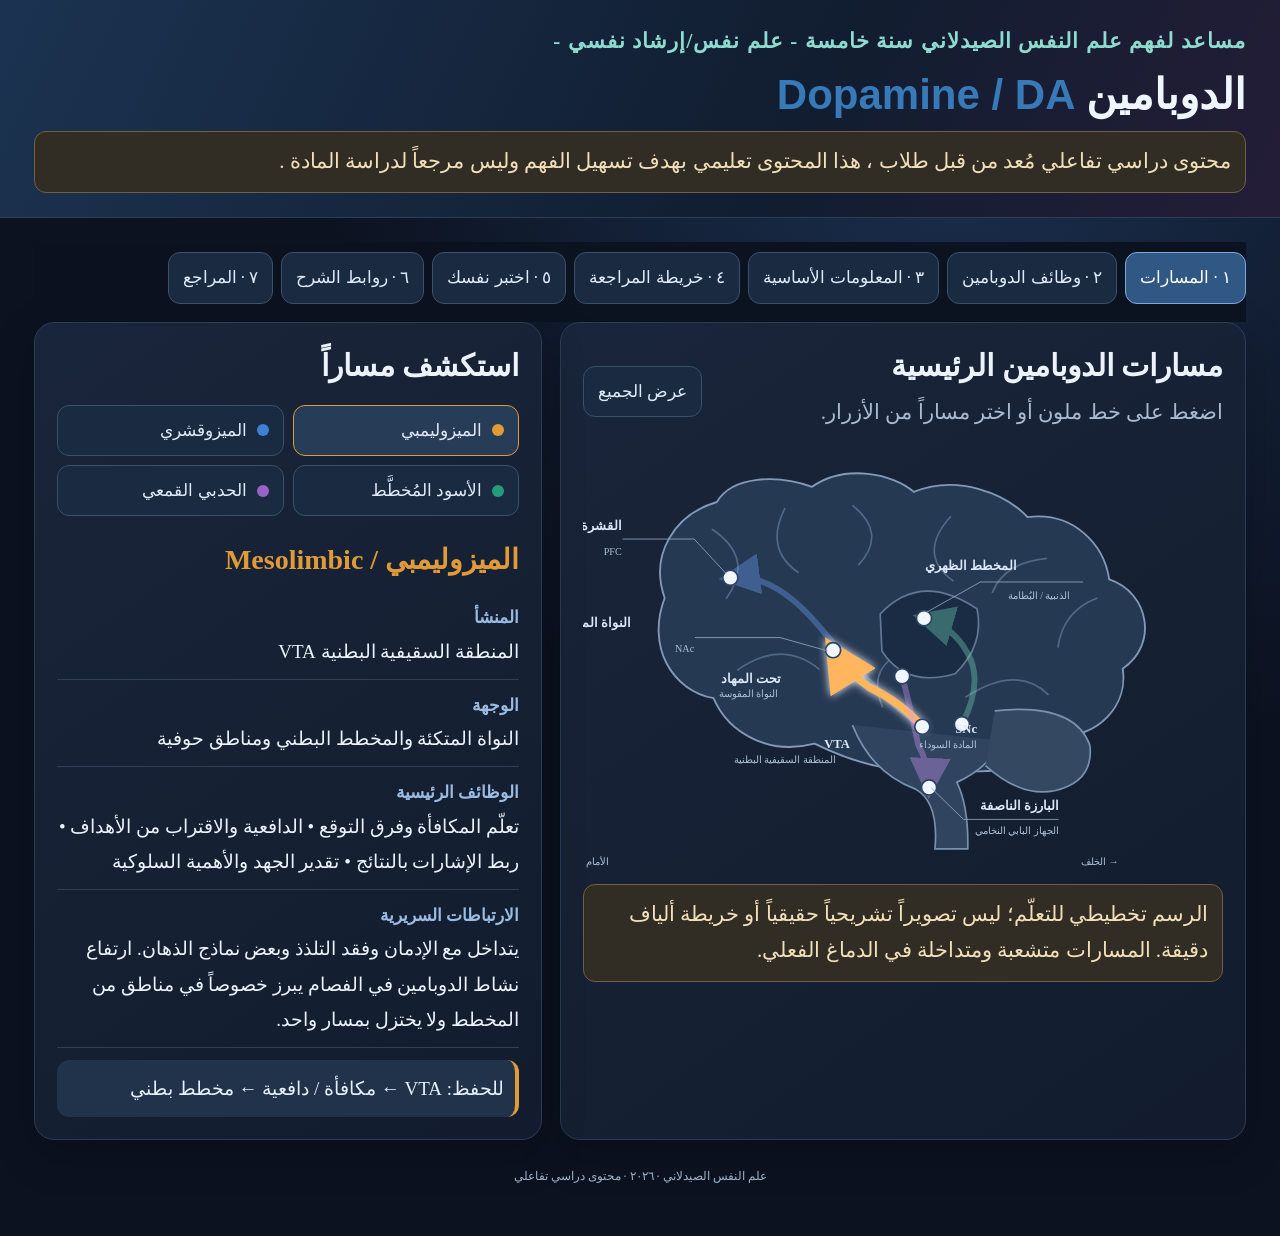
==== commit 11555488: "Update index.html" ====
--- a/index.html
+++ b/index.html
@@ -1,672 +1,323 @@
 <!doctype html>
-<html lang="ar" dir="rtl">
-  <head>
-    <meta charset="utf-8" />
-    <meta name="viewport" content="width=device-width,initial-scale=1" />
-    <meta name="color-scheme" content="dark" />
-    <title>مساعد لفهم علم النفس الصيدلاني</title>
-    <link rel="stylesheet" href="./style.css" />
-  </head>
-  <body>
-    <header>
-      <div class="shell">
-        <div class="eyebrow">
+<!DOCTYPE html>
+
+<html dir="rtl" lang="ar">
+<head>
+<meta charset="utf-8"/>
+<meta content="width=device-width,initial-scale=1" name="viewport"/>
+<meta content="dark" name="color-scheme"/>
+<title>مساعد لفهم علم النفس الصيدلاني</title>
+<link href="./style.css" rel="stylesheet"/>
+</head>
+<body>
+<header>
+<div class="shell">
+<div class="eyebrow">
           مساعد لفهم علم النفس الصيدلاني سنة خامسة - علم نفس/إرشاد نفسي -
         </div>
-        <h1>
+<h1>
           الدوبامين
           <span class="ltr" style="color: #377ab7">Dopamine / DA</span>
-        </h1>
-        <p></p>
-        <div class="note">
+</h1>
+<p></p>
+<div class="note">
           محتوى دراسي تفاعلي مُعد من قبل طلاب ، هذا المحتوى تعليمي بهدف تسهيل
           الفهم وليس مرجعاً لدراسة المادة .
         </div>
-      </div>
-    </header>
-    <main class="shell">
-      <nav class="tabs" aria-label="أقسام المرجع">
-        <a class="tab" href="#pathways" data-tab="pathways" aria-current="page"
-          >١ · المسارات</a
-        ><a
-          class="tab"
-          href="#functions"
-          data-tab="functions"
-          aria-current="false"
-          >٢ · وظائف الدوبامين</a
-        ><a class="tab" href="#basics" data-tab="basics" aria-current="false"
-          >٣ · المعلومات الأساسية</a
-        ><a class="tab" href="#review" data-tab="review" aria-current="false"
-          >٤ · خريطة المراجعة</a
-        ><a class="tab" href="#quiz" data-tab="quiz" aria-current="false"
-          >٥ · اختبر نفسك</a
-        ><a class="tab" href="#videos" data-tab="videos" aria-current="false"
-          >٦ · روابط الشرح</a
-        ><a class="tab" href="#sources" data-tab="sources" aria-current="false"
-          >٧ · المراجع</a
-        >
-      </nav>
-      <section class="section active" id="pathways">
-        <div class="grid">
-          <div class="card">
-            <div
-              class="actions"
-              style="justify-content: space-between; align-items: center"
-            >
-              <div>
-                <h2>مسارات الدوبامين الرئيسية</h2>
-                <p class="small">اضغط على خط ملون أو اختر مساراً من الأزرار.</p>
-              </div>
-              <button class="ghost" id="allRoutes">عرض الجميع</button>
-            </div>
-            <svg
-              aria-label="رسم تعليمي جانبي لمسارات الدوبامين الأربعة؛ ليس صورة تشريحية دقيقة"
-              class="art"
-              role="img"
-              viewbox="0 0 760 530"
-              xmlns="http://www.w3.org/2000/svg"
-            >
-              <defs>
-                <marker
-                  id="arrow-cort"
-                  markerheight="7"
-                  markerwidth="7"
-                  orient="auto"
-                  refx="5"
-                  refy="3.5"
-                >
-                  <path d="M0,0 L7,3.5 L0,7 Z" fill="#6da6ff"></path>
-                </marker>
-                <marker
-                  id="arrow-limb"
-                  markerheight="7"
-                  markerwidth="7"
-                  orient="auto"
-                  refx="5"
-                  refy="3.5"
-                >
-                  <path d="M0,0 L7,3.5 L0,7 Z" fill="#ffb65f"></path>
-                </marker>
-                <marker
-                  id="arrow-nigr"
-                  markerheight="7"
-                  markerwidth="7"
-                  orient="auto"
-                  refx="5"
-                  refy="3.5"
-                >
-                  <path d="M0,0 L7,3.5 L0,7 Z" fill="#73e0bd"></path>
-                </marker>
-                <marker
-                  id="arrow-tuber"
-                  markerheight="7"
-                  markerwidth="7"
-                  orient="auto"
-                  refx="5"
-                  refy="3.5"
-                >
-                  <path d="M0,0 L7,3.5 L0,7 Z" fill="#da9aff"></path>
-                </marker>
-              </defs>
-              <!-- schematic brain: anterior at left -->
-              <path
-                class="brain-outline"
-                d="M97 190 C79 139 108 91 159 76 C177 45 231 43 272 58 C312 30 369 43 393 64 C445 43 502 66 528 94 C583 87 619 127 625 168 C673 184 683 246 641 274 C648 319 610 355 568 354 C541 392 469 407 420 387 C371 405 312 381 275 363 C221 377 173 351 155 309 C106 300 75 248 97 190 Z"
-              ></path>
-              <path
-                class="brain-detail"
-                d="M153 108q52 35 17 83m70-108q-25 49 16 77m64-80q42 33 7 71m110-58q-41 45 3 77m111-27q-51 5-65 41m125 6q-41 15-47 59M183 276q53-38 98-1m75 45q-22-51 34-70m64 58q61-40 99-3"
-              ></path>
-              <path
-                d="M320 341 Q343 398 395 417 Q423 433 418 488 L457 488 Q458 437 444 409 Q481 392 498 360"
-                fill="#30445f"
-                stroke="#7792ae"
-                stroke-width="2"
-              ></path>
-              <path
-                d="M489 324 Q584 314 602 365 Q607 408 560 419 Q520 427 478 389"
-                fill="#344862"
-                stroke="#7792ae"
-                stroke-width="2"
-              ></path>
-              <path
-                d="M353 209 Q401 158 468 203 Q477 246 442 280 Q383 297 355 253 Z"
-                fill="#1a2c44"
-                stroke="#617895"
-                stroke-width="2"
-              ></path>
-              <!-- routes -->
-              <g
-                aria-label="عرض المسار الميزوقشري"
-                class="hotspot"
-                data-path="mesocortical"
-                role="button"
-                tabindex="0"
-              >
-                <path
-                  class="route"
-                  d="M403 343 Q340 297 284 228 T175 166"
-                  marker-end="url(#arrow-cort)"
-                  stroke="#6da6ff"
-                ></path>
-              </g>
-              <g
-                aria-label="عرض المسار الميزوليمبي"
-                class="hotspot"
-                data-path="mesolimbic"
-                role="button"
-                tabindex="0"
-              >
-                <path
-                  class="route"
-                  d="M403 343 Q378 314 340 296 Q312 276 297 252"
-                  marker-end="url(#arrow-limb)"
-                  stroke="#ffb65f"
-                ></path>
-              </g>
-              <g
-                aria-label="عرض المسار الأسود المخطط"
-                class="hotspot"
-                data-path="nigrostriatal"
-                role="button"
-                tabindex="0"
-              >
-                <path
-                  class="route"
-                  d="M450 340 Q476 290 457 256 Q440 224 405 214"
-                  marker-end="url(#arrow-nigr)"
-                  stroke="#73e0bd"
-                ></path>
-              </g>
-              <g
-                aria-label="عرض المسار الحدبي القمعي"
-                class="hotspot"
-                data-path="tuberoinfundibular"
-                role="button"
-                tabindex="0"
-              >
-                <path
-                  class="route"
-                  d="M379 283 Q388 316 398 364 Q412 390 411 415"
-                  marker-end="url(#arrow-tuber)"
-                  stroke="#da9aff"
-                ></path>
-              </g>
-              <!-- nodes -->
-              <circle class="pt" cx="175" cy="166" r="9"></circle>
-              <circle class="pt" cx="297" cy="252" r="9"></circle>
-              <circle class="pt" cx="405" cy="214" r="9"></circle>
-              <circle class="pt" cx="403" cy="343" r="9"></circle>
-              <circle class="pt" cx="450" cy="340" r="9"></circle>
-              <circle class="pt" cx="379" cy="283" r="9"></circle>
-              <circle class="pt" cx="411" cy="415" r="9"></circle>
-              <path
-                d="M170 161 L132 120 L47 120"
-                fill="none"
-                stroke="#92a5bd"
-              ></path>
-              <text class="svg-label" x="46" y="109">القشرة الجبهية</text>
-              <text class="svg-sub" x="46" y="139">PFC</text>
-              <path
-                d="M291 253 L234 237 L133 237"
-                fill="none"
-                stroke="#92a5bd"
-              ></path>
-              <text class="svg-label" x="57" y="225">النواة المتكئة</text>
-              <text class="svg-sub" x="132" y="254">NAc</text>
-              <path
-                d="M408 207 L472 171 L594 171"
-                fill="none"
-                stroke="#92a5bd"
-              ></path>
-              <text class="svg-label" x="516" y="157">المخطط الظهري</text>
-              <text class="svg-sub" x="579" y="191">الذنبية / البُطامة</text>
-              <text class="svg-label" x="317" y="368">VTA</text>
-              <text class="svg-sub" x="300" y="386">
+</div>
+</header>
+<main class="shell">
+<nav aria-label="أقسام المرجع" class="tabs">
+<a aria-current="page" class="tab" data-tab="pathways" href="#pathways">١ · المسارات</a><a aria-current="false" class="tab" data-tab="functions" href="#functions">٢ · وظائف الدوبامين</a><a aria-current="false" class="tab" data-tab="basics" href="#basics">٣ · المعلومات الأساسية</a><a aria-current="false" class="tab" data-tab="review" href="#review">٤ · خريطة المراجعة</a><a aria-current="false" class="tab" data-tab="quiz" href="#quiz">٥ · اختبر نفسك</a><a aria-current="false" class="tab" data-tab="videos" href="#videos">٦ · روابط الشرح</a><a aria-current="false" class="tab" data-tab="sources" href="#sources">٧ · المراجع</a>
+</nav>
+<section class="section active" id="pathways">
+<div class="grid">
+<div class="card">
+<div class="actions" style="justify-content: space-between; align-items: center">
+<div>
+<h2>مسارات الدوبامين الرئيسية</h2>
+<p class="small">اضغط على خط ملون أو اختر مساراً من الأزرار.</p>
+</div>
+<button class="ghost" id="allRoutes">عرض الجميع</button>
+</div>
+<svg aria-label="رسم تعليمي جانبي لمسارات الدوبامين الأربعة؛ ليس صورة تشريحية دقيقة" class="art" role="img" viewbox="0 0 760 530" xmlns="http://www.w3.org/2000/svg">
+<defs>
+<marker id="arrow-cort" markerheight="7" markerwidth="7" orient="auto" refx="5" refy="3.5">
+<path d="M0,0 L7,3.5 L0,7 Z" fill="#6da6ff"></path>
+</marker>
+<marker id="arrow-limb" markerheight="7" markerwidth="7" orient="auto" refx="5" refy="3.5">
+<path d="M0,0 L7,3.5 L0,7 Z" fill="#ffb65f"></path>
+</marker>
+<marker id="arrow-nigr" markerheight="7" markerwidth="7" orient="auto" refx="5" refy="3.5">
+<path d="M0,0 L7,3.5 L0,7 Z" fill="#73e0bd"></path>
+</marker>
+<marker id="arrow-tuber" markerheight="7" markerwidth="7" orient="auto" refx="5" refy="3.5">
+<path d="M0,0 L7,3.5 L0,7 Z" fill="#da9aff"></path>
+</marker>
+</defs>
+<!-- schematic brain: anterior at left -->
+<path class="brain-outline" d="M97 190 C79 139 108 91 159 76 C177 45 231 43 272 58 C312 30 369 43 393 64 C445 43 502 66 528 94 C583 87 619 127 625 168 C673 184 683 246 641 274 C648 319 610 355 568 354 C541 392 469 407 420 387 C371 405 312 381 275 363 C221 377 173 351 155 309 C106 300 75 248 97 190 Z"></path>
+<path class="brain-detail" d="M153 108q52 35 17 83m70-108q-25 49 16 77m64-80q42 33 7 71m110-58q-41 45 3 77m111-27q-51 5-65 41m125 6q-41 15-47 59M183 276q53-38 98-1m75 45q-22-51 34-70m64 58q61-40 99-3"></path>
+<path d="M320 341 Q343 398 395 417 Q423 433 418 488 L457 488 Q458 437 444 409 Q481 392 498 360" fill="#30445f" stroke="#7792ae" stroke-width="2"></path>
+<path d="M489 324 Q584 314 602 365 Q607 408 560 419 Q520 427 478 389" fill="#344862" stroke="#7792ae" stroke-width="2"></path>
+<path d="M353 209 Q401 158 468 203 Q477 246 442 280 Q383 297 355 253 Z" fill="#1a2c44" stroke="#617895" stroke-width="2"></path>
+<!-- routes -->
+<g aria-label="عرض المسار الميزوقشري" class="hotspot" data-path="mesocortical" role="button" tabindex="0">
+<path class="route" d="M403 343 Q340 297 284 228 T175 166" marker-end="url(#arrow-cort)" stroke="#6da6ff"></path>
+</g>
+<g aria-label="عرض المسار الميزوليمبي" class="hotspot" data-path="mesolimbic" role="button" tabindex="0">
+<path class="route" d="M403 343 Q378 314 340 296 Q312 276 297 252" marker-end="url(#arrow-limb)" stroke="#ffb65f"></path>
+</g>
+<g aria-label="عرض المسار الأسود المخطط" class="hotspot" data-path="nigrostriatal" role="button" tabindex="0">
+<path class="route" d="M450 340 Q476 290 457 256 Q440 224 405 214" marker-end="url(#arrow-nigr)" stroke="#73e0bd"></path>
+</g>
+<g aria-label="عرض المسار الحدبي القمعي" class="hotspot" data-path="tuberoinfundibular" role="button" tabindex="0">
+<path class="route" d="M379 283 Q388 316 398 364 Q412 390 411 415" marker-end="url(#arrow-tuber)" stroke="#da9aff"></path>
+</g>
+<!-- nodes -->
+<circle class="pt" cx="175" cy="166" r="9"></circle>
+<circle class="pt" cx="297" cy="252" r="9"></circle>
+<circle class="pt" cx="405" cy="214" r="9"></circle>
+<circle class="pt" cx="403" cy="343" r="9"></circle>
+<circle class="pt" cx="450" cy="340" r="9"></circle>
+<circle class="pt" cx="379" cy="283" r="9"></circle>
+<circle class="pt" cx="411" cy="415" r="9"></circle>
+<path d="M170 161 L132 120 L47 120" fill="none" stroke="#92a5bd"></path>
+<text class="svg-label" x="46" y="109">القشرة الجبهية</text>
+<text class="svg-sub" x="46" y="139">PFC</text>
+<path d="M291 253 L234 237 L133 237" fill="none" stroke="#92a5bd"></path>
+<text class="svg-label" x="57" y="225">النواة المتكئة</text>
+<text class="svg-sub" x="132" y="254">NAc</text>
+<path d="M408 207 L472 171 L594 171" fill="none" stroke="#92a5bd"></path>
+<text class="svg-label" x="516" y="157">المخطط الظهري</text>
+<text class="svg-sub" x="579" y="191">الذنبية / البُطامة</text>
+<text class="svg-label" x="317" y="368">VTA</text>
+<text class="svg-sub" x="300" y="386">
                 المنطقة السقيفية البطنية
               </text>
-              <text class="svg-label" x="468" y="350">SNc</text>
-              <text class="svg-sub" x="468" y="368">المادة السوداء</text>
-              <text class="svg-label" x="235" y="291">تحت المهاد</text>
-              <text class="svg-sub" x="232" y="308">النواة المقوسة</text>
-              <path
-                d="M414 416 L452 453 L565 453"
-                fill="none"
-                stroke="#92a5bd"
-              ></path>
-              <text class="svg-label" x="565" y="442">البارزة الناصفة</text>
-              <text class="svg-sub" x="565" y="470">الجهاز البابي النخامي</text>
-              <text class="svg-sub" x="31" y="507">الأمام ←</text>
-              <text class="svg-sub" x="636" y="507">→ الخلف</text>
-            </svg>
-            <div class="note">
+<text class="svg-label" x="468" y="350">SNc</text>
+<text class="svg-sub" x="468" y="368">المادة السوداء</text>
+<text class="svg-label" x="235" y="291">تحت المهاد</text>
+<text class="svg-sub" x="232" y="308">النواة المقوسة</text>
+<path d="M414 416 L452 453 L565 453" fill="none" stroke="#92a5bd"></path>
+<text class="svg-label" x="565" y="442">البارزة الناصفة</text>
+<text class="svg-sub" x="565" y="470">الجهاز البابي النخامي</text>
+<text class="svg-sub" x="31" y="507">الأمام ←</text>
+<text class="svg-sub" x="636" y="507">→ الخلف</text>
+</svg>
+<div class="note">
               الرسم تخطيطي للتعلّم؛ ليس تصويراً تشريحياً حقيقياً أو خريطة ألياف
               دقيقة. المسارات متشعبة ومتداخلة في الدماغ الفعلي.
             </div>
-          </div>
-          <div class="card">
-            <h2>استكشف مساراً</h2>
-            <div id="pathButtons" class="path-buttons"></div>
-            <div id="pathDetails" aria-live="polite"></div>
-          </div>
-        </div>
-      </section>
-      <section class="section" id="functions">
-        <div class="card">
-          <h2>وظائف الدوبامين حسب مناطق الدماغ</h2>
-          <p class="muted">
-            هذا هو القسم الموسّع. استخدم الفلاتر أو البحث، واضغط على كل منطقة
-            لعرض الوظائف والارتباطات السريرية. درجة الدليل وصف تعليمي تقريبي:
-            <b>راسخ</b>، <b>جيد</b> أو <b>ناشئ</b>، وليس تقييماً منهجياً شاملاً
-            لكل ادعاء.
-          </p>
-          <div class="region-toolbar">
-            <input
-              class="search"
-              id="regionSearch"
-              placeholder="ابحث عن منطقة أو وظيفة (مثلاً: الحُصين، الألم، DLPFC)"
-              aria-label="بحث في المناطق"
-            />
-            <div id="regionFilters" class="actions"></div>
-            <button class="ghost" id="expandAll">توسيع الكل</button
-            ><button class="ghost" id="collapseAll">طي الكل</button>
-          </div>
-          <div id="regionCount" class="small"></div>
-          <div id="regionList" class="region-list"></div>
-          <p class="note" style="margin-top: 18px">
+</div>
+<div class="card">
+<h2>استكشف مساراً</h2>
+<div class="path-buttons" id="pathButtons"></div>
+<div aria-live="polite" id="pathDetails"></div>
+</div>
+</div>
+</section>
+<section class="section" id="functions">
+<div class="card">
+<h2>وظائف الدوبامين حسب مناطق الدماغ</h2>
+<p class="muted">
+            يمكنك استخدم الفلاتر أو البحث، واضغط على كل منطقة لعرض الوظائف
+            والارتباطات السريرية. كما تم تقييم دقة الدليل العملي بصورة تقريبية
+            إلى
+            <b>راسخ</b>، <b>جيد</b> أو <b>ناشئ</b>، إذ أن بعض وظائف الناقل في
+            منطقة معينة قد تكون بحاجة لمزيد من الأدلة العلمية لإثباتها
+          </p>
+<div class="region-toolbar">
+<input aria-label="بحث في المناطق" class="search" id="regionSearch" placeholder="ابحث عن منطقة أو وظيفة (مثلاً: الحُصين، الألم، DLPFC)"/>
+<div class="actions" id="regionFilters"></div>
+<button class="ghost" id="expandAll">توسيع الكل</button><button class="ghost" id="collapseAll">طي الكل</button>
+</div>
+<div class="small" id="regionCount"></div>
+<div class="region-list" id="regionList"></div>
+<p class="note" style="margin-top: 18px">
             المناطق المذكورة تتضمن مناطق تصنيع وإسقاط ومستقبلات وتأثير غير
             مباشر؛ لا يعني إدراج منطقة أن جميع خلاياها تفرز الدوبامين. والوظائف
             هنا أبرز النتائج المدعومة، وليس ادعاء بإحصاء كل وظيفة بحثية معروفة.
           </p>
-        </div>
-        <div class="card" style="margin-top: 18px">
-          <h2>فهم وظائف الدوبامين: من الآلية إلى السلوك</h2>
-          <p class="muted section-intro">
-            لا يعمل الدوبامين كزرّ تشغيل لوظيفة واحدة؛ إنه يضبط نشاط دوائر
-            متنوعة حسب الموقع ونوع المستقبل ونمط إطلاقه. الأمثلة الآتية تشرح
-            المفهوم وتفصل بين ما هو مدعوم بقوة وبين الفرضيات المبسّطة الشائعة.
-          </p>
-          <div class="function-explain">
-            <h3>١. المكافأة ليست مرادفاً للمتعة — Reward ≠ Pleasure</h3>
-            <p>
-              تساهم عصبونات دوبامينية، خصوصاً في
-              <span class="term">VTA</span> والمخطط البطني، في تعليم الدماغ ما
-              إذا كانت النتيجة أفضل أو أسوأ من المتوقع. ويرتبط الدوبامين أيضاً
-              باستعداد الشخص لبذل الجهد والاقتراب من هدف ذي قيمة. أما الإحساس
-              اللذيذ نفسه فيشترك فيه نظام الأفيونات الداخلية وغيره من الدوائر؛
-              لذلك فإن عبارة «الدوبامين هو هرمون السعادة» غير دقيقة.
-            </p>
-            <p class="example">
-              <b>مثال:</b> إذا توقعت الحصول على درجة متوسطة ثم حصلت على درجة
-              ممتازة، فإن الفرق الإيجابي بين التوقع والنتيجة يمكن أن يقوي تعلّم
-              السلوك الذي سبق النتيجة. أما إذا كانت المكافأة متوقعة تماماً، فقد
-              تختلف استجابة عصبونات الخطأ التنبؤي.
-            </p>
-            <p>
-              <b>تنبيه:</b> ليست جميع العصبونات الدوبامينية ترمز إلى خطأ توقع
-              المكافأة بالطريقة نفسها.
-            </p>
-          </div>
-          <div class="function-explain">
-            <h3>٢. الدافعية، اختيار الجهد، واستمرار السلوك</h3>
-            <p>
-              يساهم الدوبامين في حساب «هل يستحق هذا الهدف بذل جهد؟» وفي الحفاظ
-              على السلوك الموجّه إلى هدف. ينخرط المخطط البطني والقشرة الحزامية
-              الأمامية والقشرة الجبهية في هذه العملية. لذلك قد يقل السعي وراء
-              المكافأة حتى عندما لا يكون إدراك اللذة مفقوداً بالكامل.
-            </p>
-            <p class="example">
-              <b>مثال:</b> قد يكون الطعام محبباً للشخص لكنه لا يبذل جهداً طويلاً
-              للحصول عليه؛ القدرة على الاستمتاع والرغبة في العمل للحصول على
-              المكافأة ليستا شيئاً واحداً.
-            </p>
-          </div>
-          <div class="function-explain">
-            <h3>٣. التعلّم، التوقع، والعادات</h3>
-            <p>
-              في المخطط، يساهم الدوبامين مع الغلوتامات في تحديث الارتباط بين
-              الإشارة والفعل والنتيجة. وفي بعض الدوائر يُشجّع تكرار الفعل
-              الناجح، بينما يشارك المخطط الظهري في انتقال الأداء تدريجياً إلى
-              أنماط أكثر اعتيادية. ليس تكوّن كل عادة نتيجة الدوبامين وحده.
-            </p>
-            <p class="example">
-              <b>مثال:</b> في بداية تعلم العزف تحتاج إلى انتباه واعٍ لكل حركة؛
-              ومع التدريب تصبح بعض السلاسل الحركية أكثر تلقائية.
-            </p>
-          </div>
-          <div class="function-explain">
-            <h3>٤. الحركة: بدء الأفعال واختيارها وضبطها</h3>
-            <p>
-              يصل الدوبامين من المادة السوداء المكتنزة
-              <span class="term">SNc</span> إلى المخطط الظهري، حيث يعدّل نشاط
-              مسارات العقد القاعدية. تختلف التأثيرات بحسب المستقبلات والخلايا؛
-              ولا يمكن اختزال هذه الدوائر إلى «D1 يشغّل الحركة وD2 يوقفها» بصورة
-              حرفية. يؤدي فقدان العصبونات الدوبامينية في داء باركنسون إلى بطء
-              الحركة والتصلب وأعراض أخرى.
-            </p>
-            <p class="example">
-              <b>مثال سريري:</b> قد تسبب الأدوية الحاصرة لمستقبلات D2 أعراضاً
-              خارج هرمية، لكن ظهورها يتأثر بالجرعة والدواء وخصائص الشخص.
-            </p>
-          </div>
-          <div class="function-explain">
-            <h3>٥. الذاكرة العاملة والانتباه والقرارات</h3>
-            <p>
-              في القشرة أمام الجبهية، يُعدّل الدوبامين ثبات التمثيلات العصبية
-              المهمة للمهمة الجارية، والمرونة في تبديل القواعد، والانتباه
-              للمعلومات ذات الصلة. غالباً ما تُستخدم فكرة العلاقة ذات الشكل
-              المقلوب <span class="term">inverted-U</span>: القليل جداً أو
-              الكثير جداً من التنبيه الدوباميني قد يضعف بعض جوانب الأداء، لكن
-              شكل العلاقة يتغير باختلاف المستقبل والمهمة والظروف.
-            </p>
-            <p class="example">
-              <b>مثال:</b> تذكّر رقم هاتف مؤقتاً أثناء حساب فاتورة يتطلب ذاكرة
-              عاملة وشبكات جبهية يشارك الدوبامين في تنظيمها.
-            </p>
-          </div>
-          <div class="function-explain">
-            <h3>٦. المزاج والانفعال والخوف</h3>
-            <p>
-              يساهم الدوبامين في القيمة التحفيزية للأحداث، وفي الاستجابة
-              للإشارات المهمة أو غير المتوقعة، وفي التعلّم الانفعالي ضمن شبكات
-              اللوزة والنواة المتكئة والقشرة الجبهية. لكنه ليس وحده «ناقل
-              المزاج»؛ فالسيروتونين والنورأدرينالين والغلوتامات وGABA تشارك
-              جميعاً. ولا يجوز تفسير الاكتئاب أو الفصام على أنه مجرد «نقص» أو
-              «زيادة» موحدة في الدوبامين.
-            </p>
-            <p class="example">
-              <b>مثال:</b> فقدان الاهتمام بالأنشطة قد يرتبط بمشكلات في معالجة
-              المكافأة والدافعية، لكنه لا يكفي وحده لتحديد خلل دوباميني أو تشخيص
-              مرض.
-            </p>
-          </div>
-          <div class="function-explain">
-            <h3>٧. النوم واليقظة والساعة السلوكية</h3>
-            <p>
-              يرتبط الدوبامين بمستوى اليقظة والاستجابة للأهداف والتغيرات بين
-              حالات النشاط، من خلال تفاعله مع دوائر تحت المهاد وجذع الدماغ
-              والقشرة. لا يمثل النظام المنظم الرئيسي الوحيد للنوم؛ فالأوريكسين
-              والهيستامين وGABA والأدينوزين مكونات محورية أيضاً.
-            </p>
-            <p class="example">
-              <b>مثال:</b> قد يعزّز توقع حدث مهم الاستيقاظ والاستعداد، لكن لا
-              نستنتج من ذلك أن «الدوبامين يمنع النوم دائماً».
-            </p>
-          </div>
-          <div class="function-explain">
-            <h3>٨. الألم والتهديد وتجنّب الأذى</h3>
-            <p>
-              يمكن أن يسهم الدوبامين في دافعية الهروب من الألم، وتوقع تخفيفه،
-              وقيمته الانفعالية، وفي تعديل بعض شبكات الألم. وقد يختلف اتجاه
-              التأثير باختلاف الدائرة ونوع المستقبل والنموذج التجريبي. لذلك لا
-              يصح وصفه بأنه مسكن طبيعي ثابت المفعول؛ وتبقى نتائج كثيرة هنا بحثية
-              أو قبل سريرية.
-            </p>
-            <p class="example">
-              <b>مثال:</b> توقّع انتهاء ألم مؤقت قد يغير درجة الارتياح
-              والاستجابة السلوكية؛ هذا لا يعني أن الدوبامين هو الناقل الوحيد
-              لتخفيف الألم.
-            </p>
-          </div>
-          <div class="function-explain">
-            <h3>٩. الهرمونات: البرولاكتين</h3>
-            <p>
-              هذا من أوضح التأثيرات الفسيولوجية: عصبونات دوبامينية في تحت المهاد
-              تطلق الدوبامين في الدوران البابي النخامي، فيثبط إفراز البرولاكتين
-              عبر مستقبلات <span class="term">D2</span> في الخلايا المفرزة له.
-              يمكن أن يؤدي حصر هذه المستقبلات إلى ارتفاع البرولاكتين.
-            </p>
-            <p class="example">
-              <b>مثال سريري:</b> قد يظهر ثرّ اللبن أو اضطراب الطمث أو تأثير جنسي
-              مع بعض مضادات الذهان؛ وهو ارتباط دوائي وليس نتيجة حتمية عند كل
-              شخص.
-            </p>
-          </div>
-          <div class="function-explain">
-            <h3>١٠. الوظائف الحسية: الرؤية والشم</h3>
-            <p>
-              تنتج خلايا محلية في الشبكية والبصلة الشمية الدوبامين، ويساهم في
-              تكيّف الشبكية مع الإضاءة وضبط معالجة الإشارة البصرية، وكذلك تعديل
-              معالجة الإشارات الشمية. هذه الوظائف مهمّة وتوضح أن عمل الدوبامين
-              لا ينحصر في المسارات الأربعة الكلاسيكية.
-            </p>
-          </div>
-          <p class="note">
-            <b>مبدأ أساسي للحفظ:</b> وظيفة الدوبامين = الدائرة العصبية +
+</div>
+<div class="card" style="margin-top: 18px">
+<h2>فهم وظائف الدوبامين: من الآلية إلى السلوك</h2>
+<p class="muted section-intro">لفهم وظيفة الدوبامين، نطرح ثلاثة أسئلة: <b>أين تصل الإشارة؟ وعلى أي مستقبل تعمل؟ ومتى تُفرز؟</b> اختلاف الإجابات يفسّر لماذا يشارك الناقل نفسه في وظائف متعددة. الشرح التالي يبدأ بالمعنى البسيط، ثم يذكر التفاصيل العلمية التي تحفظ الدقة.</p>
+<div class="function-explain"><h3>١. المكافأة ليست مرادفاً للمتعة — Reward ≠ Pleasure</h3><p>يساعد الدوبامين الدماغ على <b>تعلّم ما يستحق السعي إليه</b>. بعض الخلايا في المنطقة السقيفية البطنية <span class="term">VTA</span> تستجيب عندما تكون المكافأة أفضل أو أسوأ مما توقّعناه؛ ويسمى الفرق بين المتوقع والواقع <b>«خطأ توقع المكافأة»</b>. وتساعد الإشارة على تعديل التوقعات في المرات التالية. أما الشعور بالمتعة نفسه فتشارك فيه أنظمة أخرى، منها الأفيونات الداخلية، لذلك لا يصح تسميته «ناقل السعادة».</p><p class="example"><b>مثال:</b> توقّعت درجة ٧٠ وحصلت على ٩٠؛ هذه نتيجة أفضل من المتوقع وقد تقوّي تعلّم ما فعلته قبلها. لا تعني الاستجابة العصبية بالضرورة أنك شعرت بمتعة أكبر بالقدر نفسه.</p><p><b>للدقة:</b> لا ترمز جميع خلايا الدوبامين إلى خطأ توقع المكافأة، ولا تمثل الإشارة جميع جوانب المكافأة.</p></div>
+<div class="function-explain"><h3>٢. الدافعية، اختيار الجهد، واستمرار السلوك</h3><p>لا يكفي أن نحبّ شيئاً حتى نسعى إليه. يساعد الدوبامين، بالتعاون مع المخطط البطني والقشرة الحزامية الأمامية والقشرة الجبهية، في <b>تقدير قيمة الهدف مقابل الجهد المطلوب</b>، ثم يدعم الاستعداد للفعل والاستمرار فيه. ولهذا قد تنخفض الدافعية لدى شخص مع بقاء قدرته على الاستمتاع ببعض الأشياء.</p><p class="example"><b>مثال:</b> قد تستمتع بوجبة معيّنة عندما تكون أمامك، لكنك لا ترغب في المشي نصف ساعة للحصول عليها. الاستمتاع بالمكافأة والسعي إليها عمليتان مختلفتان.</p></div>
+<div class="function-explain"><h3>٣. التعلّم، التوقع، والعادات</h3><p>عندما يؤدي فعلٌ ما إلى نتيجة، تساعد إشارات الدوبامين دوائر <b>المخطط</b> على تعلّم العلاقة بين الفعل والنتيجة. والمخطط مجموعة بنى عميقة في الدماغ تشارك في الحركة والتعلّم والاختيار. ومع التدريب، يمكن أن تصبح بعض الأفعال أكثر اعتياداً وأقل حاجة للتفكير في كل خطوة. يحدث ذلك بتعاون الدوبامين مع الغلوتامات وشبكات أخرى، وليس بفعله وحده.</p><p class="example"><b>مثال:</b> عند تعلّم العزف تفكر في موضع كل إصبع. بعد تكرار التدريب تصبح أجزاء من الحركة أكثر تلقائية.</p></div>
+<div class="function-explain"><h3>٤. الحركة: بدء الأفعال واختيارها وضبطها</h3><p>ترسل خلايا <b>المادة السوداء المكتنزة (SNc)</b> الدوبامين إلى <b>المخطط الظهري</b>، وهو جزء من شبكة العقد القاعدية. هذه الشبكة تساعد على اختيار الحركات المناسبة وتنظيم تنفيذها. يؤثر الدوبامين في عدة أنواع من الخلايا والمستقبلات؛ ولذلك فإن قاعدة «D1 يحرك وD2 يوقف» تبسيط غير دقيق. فقدان هذه الخلايا من السمات الأساسية لداء باركنسون، ويسهم في بطء الحركة والتصلب.</p><p class="example"><b>مثال سريري:</b> قد تسبب بعض الأدوية التي تحجب مستقبلات D2 أعراضاً مثل التصلب أو البطء الحركي؛ ويتغير الاحتمال بحسب الدواء والجرعة والشخص.</p></div>
+<div class="function-explain"><h3>٥. الذاكرة العاملة والانتباه والقرارات</h3><p><b>الذاكرة العاملة</b> هي الاحتفاظ بمعلومة لثوانٍ أو دقائق واستخدامها أثناء مهمة، مثل تذكّر رقم وأنت تكتبه. في القشرة أمام الجبهية يساعد الدوبامين على إبقاء المعلومات المهمة نشطة، وتجاهل المشتتات، وتغيير الخطة عندما تتغير المهمة. وقد تكون بعض هذه الوظائف أفضل عند درجة مناسبة من التنبيه الدوباميني؛ فالقليل جداً أو الكثير جداً قد يضعف الأداء. تسمى هذه الفكرة علاقة <span class="term">inverted-U</span> (منحنى يشبه حرف U مقلوباً)، وهي ليست قانوناً متطابقاً في كل مهمة.</p><p class="example"><b>مثال:</b> حساب قيمة مشترياتك ذهنياً مع الاحتفاظ بسعر منتج واحد مؤقتاً يتطلب ذاكرة عاملة.</p></div>
+<div class="function-explain"><h3>٦. المزاج والانفعال والخوف</h3><p>يساعد الدوبامين على تحديد <b>الأهمية التحفيزية</b> لبعض الأحداث: هل يستحق هذا الحدث الانتباه أو الاقتراب أو التعلم منه؟ ويؤثر في دوائر تشمل اللوزة الدماغية والنواة المتكئة والقشرة الجبهية. لكن المزاج والخوف يتشكلان من عمل شبكات ونواقل عديدة، منها السيروتونين والنورأدرينالين والغلوتامات وGABA. لذلك لا يصح القول إن الاكتئاب «نقص دوبامين» أو إن الفصام «زيادة دوبامين» في الدماغ كله.</p><p class="example"><b>مثال:</b> فقدان الرغبة في نشاط كان ممتعاً قد يرتبط بتغير معالجة المكافأة، لكنه لا يثبت وجود نقص في الدوبامين ولا يكفي للتشخيص.</p></div>
+<div class="function-explain"><h3>٧. النوم واليقظة والساعة السلوكية</h3><p>يساهم الدوبامين في مستوى <b>الاستعداد والانتباه إلى الأهداف</b>، وقد يؤثر في الانتقال بين اليقظة وحالات النشاط عبر تفاعله مع مناطق في تحت المهاد وجذع الدماغ والقشرة. لكنه ليس المتحكم الوحيد بالنوم؛ فالأوريكسين والهيستامين وGABA والأدينوزين تؤدي أدواراً مهمة في تنظيم النوم والاستيقاظ.</p><p class="example"><b>مثال:</b> قد يجعلك انتظار خبر مهم أكثر انتباهاً واستعداداً للاستيقاظ، لكن ذلك لا يعني أن الدوبامين يمنع النوم في جميع الظروف.</p></div>
+<div class="function-explain"><h3>٨. الألم والتهديد وتجنّب الأذى</h3><p>الألم ليس مجرد إشارة حسية؛ فهو يدفعنا أيضاً إلى تجنّب الأذى والبحث عن الراحة. قد يساهم الدوبامين في <b>الدافعية للابتعاد عن الألم</b>، وتوقّع زواله، وبعض طرق تعديل الإشارة داخل دوائر الألم. لكن اتجاه التأثير يختلف بين المناطق والمستقبلات، وكثير من التفاصيل مستمد من تجارب حيوانية؛ لذلك لا يصح اعتباره مسكّناً دائماً.</p><p class="example"><b>مثال:</b> قد يغيّر توقّع انتهاء الألم طريقة استجابتك له، ولكن هذا التأثير لا يفسَّر بالدوبامين وحده.</p></div>
+<div class="function-explain"><h3>٩. الهرمونات: البرولاكتين</h3><p><b>البرولاكتين</b> هرمون تُفرزه الغدة النخامية الأمامية، وله دور أساسي في إنتاج الحليب. ترسل خلايا في <b>تحت المهاد</b> الدوبامين عبر أوعية دموية خاصة إلى النخامى، حيث يرتبط بمستقبلات <span class="term">D2</span> ويُخفّض إفراز البرولاكتين. هذه من أوضح وظائف الدوبامين المعروفة في علم وظائف الأعضاء.</p><p class="example"><b>مثال سريري:</b> إذا حجب دواءٌ مستقبلات D2 فقد يرتفع البرولاكتين لدى بعض الأشخاص، وقد تظهر اضطرابات في الدورة أو إفراز اللبن أو آثار جنسية. ليست هذه الآثار حتمية.</p></div>
+<div class="function-explain"><h3>١٠. الوظائف الحسية: الرؤية والشم</h3><p>الدوبامين لا يُصنع فقط في المسارات الدماغية الشهيرة؛ فهناك خلايا تُنتجه محلياً في <b>شبكية العين</b> و<b>البصلة الشمية</b>. في الشبكية يساعد على تنظيم معالجة المعلومات عند تغيّر الإضاءة، وفي البصلة الشمية يشارك في ضبط الإشارات المرتبطة بالروائح. هذه الوظائف توضح أن الدوبامين ليس مقتصراً على الحركة أو المكافأة.</p></div>
+<p class="note">
+<b>مبدأ أساسي للحفظ:</b> وظيفة الدوبامين = الدائرة العصبية +
             المستقبلات + توقيت الإطلاق + تفاعل النواقل الأخرى. وتختلف قوة الأدلة
             بين البشر والتجارب الحيوانية، وبين الرصد الارتباطي والإثبات السببي.
           </p>
-        </div>
-      </section>
-      <section class="section" id="basics">
-        <div class="twocol">
-          <div class="card">
-            <h2>بطاقة تعريفية</h2>
-            <div class="statgrid">
-              <div class="stat"><b>DA</b>الاختصار</div>
-              <div class="stat"><b>كاتيكولامين</b>التصنيف الكيميائي</div>
-              <div class="stat"><b>D1–D5</b>مستقبلات رئيسية</div>
-            </div>
-            <h3 style="margin-top: 15px">مصادره العصبية الرئيسية</h3>
-            <p>
-              <b>SNc:</b> المسار الأسود المخطط. <b>VTA:</b> الدوائر الحوفية
+</div>
+</section>
+<section class="section" id="basics">
+<div class="twocol">
+<div class="card">
+<h2>بطاقة تعريفية</h2>
+<div class="statgrid">
+<div class="stat"><b>DA</b>الاختصار</div>
+<div class="stat"><b>كاتيكولامين</b>التصنيف الكيميائي</div>
+<div class="stat"><b>D1–D5</b>مستقبلات رئيسية</div>
+</div>
+<h3 style="margin-top: 15px">مصادره العصبية الرئيسية</h3>
+<p>
+<b>SNc:</b> المسار الأسود المخطط. <b>VTA:</b> الدوائر الحوفية
               والقشرية. <b>تحت المهاد:</b> تنظيم البرولاكتين. وتوجد مجموعات أخرى
               وعصبونات دوبامينية محلية مثل الشبكية والبصلة الشمية.
             </p>
-            <h3>كيف يعمل؟</h3>
-            <p>
-              ناقل عصبي مُعدِّل، وقد يزيد نشاط بعض الدوائر أو يخفضه بحسب نوع
-              المستقبل والخلايا والتوقيت؛ لذلك لا يمكن وصفه بأنه «منبِّه» أو
-              «مثبِّط» دائماً.
-            </p>
-          </div>
-          <div class="card">
-            <h2>تصنيع الدوبامين وتفكيكه</h2>
-            <div class="flow">
-              <span>Tyrosine</span> ← <span>L-DOPA</span> ← <span>DA</span>
-            </div>
-            <p class="small">
-              الإنزيمان: <span class="ltr">Tyrosine hydroxylase</span> ثم
-              <span class="ltr">Aromatic L-amino acid decarboxylase</span>. تدخل
-              الفيسيكلات عبر VMAT2، وتُعاد إعادة القبط غالباً عبر DAT، مع
-              استقلاب بواسطة MAO وCOMT.
-            </p>
-            <div class="note">
+<h3>كيف يعمل؟</h3>
+<p>الدوبامين مادة كيميائية تنقل الإشارات بين الخلايا العصبية وتعدّل طريقة عملها. وقد تقوّي نشاط دائرة أو تخفّضه بحسب نوع المستقبل والخلايا وتوقيت الإشارة؛ لذلك ليس «منبّهاً» أو «مثبّطاً» في كل الحالات.</p>
+</div>
+<div class="card">
+<h2>تصنيع الدوبامين وتفكيكه</h2>
+<div class="flow">
+<span>Tyrosine</span> ← <span>L-DOPA</span> ← <span>DA</span>
+</div>
+<p class="small">يتكوّن الدوبامين من الحمض الأميني تيروزين عبر خطوتين إنزيميتين: <span class="ltr">Tyrosine hydroxylase</span> ثم <span class="ltr">Aromatic L-amino acid decarboxylase</span>. ويُخزَّن في حويصلات صغيرة بواسطة VMAT2، ثم يمكن إعادة امتصاصه عبر DAT وتفكيكه بإنزيمات منها MAO وCOMT.</p>
+<div class="note">
               ملاحظة اتجاه المخطط: بسبب القراءة العربية من اليمين لليسار، تبدأ
               السلسلة من Tyrosine على اليمين وصولاً إلى DA على اليسار.
             </div>
-            <h3 style="margin-top: 15px">عائلات المستقبلات</h3>
-            <table>
-              <thead>
-                <tr>
-                  <th>العائلة</th>
-                  <th>الأنواع</th>
-                  <th>الإشارة الخلوية الشائعة</th>
-                </tr>
-              </thead>
-              <tbody>
-                <tr>
-                  <td><span class="ltr">D1-like</span></td>
-                  <td>D1, D5</td>
-                  <td>زيادة cAMP غالباً</td>
-                </tr>
-                <tr>
-                  <td><span class="ltr">D2-like</span></td>
-                  <td>D2, D3, D4</td>
-                  <td>خفض cAMP غالباً؛ وتشمل D2 مستقبلات ذاتية التنظيم</td>
-                </tr>
-              </tbody>
-            </table>
-          </div>
-        </div>
-      </section>
-      <section class="section" id="review">
-        <div class="card">
-          <h2>خريطة مراجعة: الوظيفة ← المناطق ← النواقل الأخرى</h2>
-          <p class="small">
+<h3 style="margin-top: 15px">عائلات المستقبلات</h3>
+<table>
+<thead>
+<tr>
+<th>العائلة</th>
+<th>الأنواع</th>
+<th>الإشارة الخلوية الشائعة</th>
+</tr>
+</thead>
+<tbody>
+<tr>
+<td><span class="ltr">D1-like</span></td>
+<td>D1, D5</td>
+<td>زيادة cAMP غالباً</td>
+</tr>
+<tr>
+<td><span class="ltr">D2-like</span></td>
+<td>D2, D3, D4</td>
+<td>خفض cAMP غالباً؛ وتشمل D2 مستقبلات ذاتية التنظيم</td>
+</tr>
+</tbody>
+</table>
+</div>
+</div>
+</section>
+<section class="section" id="review">
+<div class="card">
+<h2>خريطة مراجعة: الوظيفة ← المناطق ← النواقل الأخرى</h2>
+<p class="small">
             الدوبامين عامل من عدة عوامل؛ لا تُنسب الوظائف إلى ناقل منفرد.
           </p>
-          <div id="domainCards" class="domains"></div>
-        </div>
-      </section>
-      <section class="section" id="quiz">
-        <div class="card" style="max-width: 850px; margin: auto">
-          <h2>اختبر نفسك</h2>
-          <p id="progress" class="small"></p>
-          <div id="question" class="question"></div>
-          <div id="answers"></div>
-          <p id="feedback" class="feedback" aria-live="polite"></p>
-          <button id="next" class="solid hidden">السؤال التالي</button
-          ><button id="restart" class="ghost hidden">إعادة الاختبار</button>
-        </div>
-      </section>
-      <section class="section" id="videos">
-        <div class="card">
-          <h2>روابط يوتيوب لمزيد من الفهم</h2>
-          <p class="muted">
+<div class="domains" id="domainCards"></div>
+</div>
+</section>
+<section class="section" id="quiz">
+<div class="card" style="max-width: 850px; margin: auto">
+<h2>اختبر نفسك</h2>
+<p class="small" id="progress"></p>
+<div class="question" id="question"></div>
+<div id="answers"></div>
+<p aria-live="polite" class="feedback" id="feedback"></p>
+<button class="solid hidden" id="next">السؤال التالي</button><button class="ghost hidden" id="restart">إعادة الاختبار</button>
+</div>
+</section>
+<section class="section" id="videos">
+<div class="card">
+<h2>روابط يوتيوب لمزيد من الفهم</h2>
+<p class="muted">
             الروابط مباشرة إلى صفحات الفيديو على يوتيوب، من دون مشغّل مضمّن أو
             تحميل تلقائي. بعضها باللغة الإنجليزية؛ أُدرجت للمراجعة التوضيحية
             وليس بوصفها بديلاً عن الدراسات العلمية المحكّمة.
           </p>
-          <ol class="lecture-links">
-            <li>
-              <b>الدوبامين في دقيقتين</b>
-              <p></p>
-              <a
-                href="https://www.youtube.com/watch?v=Wa8_nLwQIpg&t=9s"
-                target="_blank"
-                rel="noopener noreferrer"
-                dir="ltr"
-                >https://www.youtube.com/watch?v=Wa8_nLwQIpg&t=9s</a
-              >
-            </li>
-            <li>
-              <b>فيزيولوجيا مستقبلات الأدرينالين والدوبامين</b>
-              <p></p>
-              <a
-                href="https://www.youtube.com/watch?v=XikgIRmhq1Q"
-                target="_blank"
-                rel="noopener noreferrer"
-                dir="ltr"
-                >https://www.youtube.com/watch?v=XikgIRmhq1Q</a
-              >
-            </li>
-            <li>
-              <b>المسارات الدوبامينية الأربعة — شرح تشريحي وسريري</b>
-              <p>
+<ol class="lecture-links">
+<li>
+<b>الدوبامين في دقيقتين</b>
+<p></p>
+<a dir="ltr" href="https://www.youtube.com/watch?v=Wa8_nLwQIpg&amp;t=9s" rel="noopener noreferrer" target="_blank">https://www.youtube.com/watch?v=Wa8_nLwQIpg&amp;t=9s</a>
+</li>
+<li>
+<b>فيزيولوجيا مستقبلات الأدرينالين والدوبامين</b>
+<p></p>
+<a dir="ltr" href="https://www.youtube.com/watch?v=XikgIRmhq1Q" rel="noopener noreferrer" target="_blank">https://www.youtube.com/watch?v=XikgIRmhq1Q</a>
+</li>
+<li>
+<b>المسارات الدوبامينية الأربعة — شرح تشريحي وسريري</b>
+<p>
                 Mesolimbic, Mesocortical, Nigrostriatal &amp; Tuberoinfundibular
                 | Dr. Jody Reed
               </p>
-              <a
-                href="https://www.youtube.com/watch?v=Yp4RfO4ViBw"
-                target="_blank"
-                rel="noopener noreferrer"
-                dir="ltr"
-                >https://www.youtube.com/watch?v=Yp4RfO4ViBw</a
-              >
-            </li>
-            <li>
-              <b
-                >الدوبامين والسيروتونين: المكافأة والدافعية والتعلم واتخاذ
-                القرار</b
-              >
-              <p>
+<a dir="ltr" href="https://www.youtube.com/watch?v=Yp4RfO4ViBw" rel="noopener noreferrer" target="_blank">https://www.youtube.com/watch?v=Yp4RfO4ViBw</a>
+</li>
+<li>
+<b>الدوبامين والسيروتونين: المكافأة والدافعية والتعلم واتخاذ
+                القرار</b>
+<p>
                 Dr. Read Montague with Andrew Huberman — نقاش مطوّل يتضمن خطأ
                 توقع المكافأة وآليات التعلم
               </p>
-              <a
-                href="https://www.youtube.com/watch?v=VPi_eWiaqdg"
-                target="_blank"
-                rel="noopener noreferrer"
-                dir="ltr"
-                >https://www.youtube.com/watch?v=VPi_eWiaqdg</a
-              >
-            </li>
-          </ol>
-          <p class="note">
+<a dir="ltr" href="https://www.youtube.com/watch?v=VPi_eWiaqdg" rel="noopener noreferrer" target="_blank">https://www.youtube.com/watch?v=VPi_eWiaqdg</a>
+</li>
+</ol>
+<p class="note">
             ملاحظة: الإشارات السريرية المبسطة في الفيديوهات قد لا تمثل جميع
             تعقيدات الأبحاث الحديثة؛ اعتمد على قسم المراجع العلمية عند المراجعة
             الدقيقة.
           </p>
-        </div>
-      </section>
-      <section class="section" id="sources">
-        <div class="card">
-          <h2>المراجع العلمية</h2>
-          <p>
+</div>
+</section>
+<section class="section" id="sources">
+<div class="card">
+<h2>المراجع العلمية</h2>
+<p>
             الملخص يستند إلى مراجعات علمية في علم الأعصاب والفارماكولوجيا. بعض
             وظائف المناطق الأبعد من المسارات الأربع نوقشت أساساً في تجارب
             حيوانية أو ضمن دوائر متشابكة؛ لذلك صيغت بلغة حذرة.
           </p>
-          <ol class="sources">
-            <li>
-              <a
-                target="_blank"
-                rel="noopener noreferrer"
-                href="https://pmc.ncbi.nlm.nih.gov/articles/PMC6095465/"
-                >Schultz 2016 / 2018 – reward prediction error</a
-              >
-            </li>
-            <li>
-              <a
-                target="_blank"
-                rel="noopener noreferrer"
-                href="https://pmc.ncbi.nlm.nih.gov/articles/PMC8066851/"
-                >Dopamine: synaptic plasticity, reward and movement</a
-              >
-            </li>
-            <li>
-              <a
-                target="_blank"
-                rel="noopener noreferrer"
-                href="https://pmc.ncbi.nlm.nih.gov/articles/PMC7804370/"
-                >Dopamine, Prediction Error and Beyond</a
-              >
-            </li>
-            <li>
-              <a
-                target="_blank"
-                rel="noopener noreferrer"
-                href="https://pmc.ncbi.nlm.nih.gov/articles/PMC7933120/"
-                >Neural substrates of appetitive and aversive prediction
-                error</a
-              >
-            </li>
-            <li>
-              <a
-                target="_blank"
-                rel="noopener noreferrer"
-                href="https://pmc.ncbi.nlm.nih.gov/articles/PMC9832385/"
-                >Dopamine, Immunity, and Disease</a
-              >
-            </li>
-            <li>
-              <a
-                target="_blank"
-                rel="noopener noreferrer"
-                href="https://www.ncbi.nlm.nih.gov/books/NBK538242/"
-                >NCBI Bookshelf – Dopamine receptors</a
-              >
-            </li>
-            <li>
-              <a
-                target="_blank"
-                rel="noopener noreferrer"
-                href="https://pmc.ncbi.nlm.nih.gov/articles/PMC6344037/"
-                >From stress to anhedonia: functional circuits</a
-              >
-            </li>
-          </ol>
-          <div class="note">
+<ol class="sources">
+<li>
+<a href="https://pmc.ncbi.nlm.nih.gov/articles/PMC6095465/" rel="noopener noreferrer" target="_blank">Schultz 2016 / 2018 – reward prediction error</a>
+</li>
+<li>
+<a href="https://pmc.ncbi.nlm.nih.gov/articles/PMC8066851/" rel="noopener noreferrer" target="_blank">Dopamine: synaptic plasticity, reward and movement</a>
+</li>
+<li>
+<a href="https://pmc.ncbi.nlm.nih.gov/articles/PMC7804370/" rel="noopener noreferrer" target="_blank">Dopamine, Prediction Error and Beyond</a>
+</li>
+<li>
+<a href="https://pmc.ncbi.nlm.nih.gov/articles/PMC7933120/" rel="noopener noreferrer" target="_blank">Neural substrates of appetitive and aversive prediction
+                error</a>
+</li>
+<li>
+<a href="https://pmc.ncbi.nlm.nih.gov/articles/PMC9832385/" rel="noopener noreferrer" target="_blank">Dopamine, Immunity, and Disease</a>
+</li>
+<li>
+<a href="https://www.ncbi.nlm.nih.gov/books/NBK538242/" rel="noopener noreferrer" target="_blank">NCBI Bookshelf – Dopamine receptors</a>
+</li>
+<li>
+<a href="https://pmc.ncbi.nlm.nih.gov/articles/PMC6344037/" rel="noopener noreferrer" target="_blank">From stress to anhedonia: functional circuits</a>
+</li>
+</ol>
+<div class="note">
             هذا المحتوى تعليمي بهدف تسهيل الفهم وليس مرجعاً لدراسة المادة . لا
             تتطابق الوظيفة التشريحية مع اضطراب نفسي واحد أو مستوى دوبامين محدد
           </div>
-        </div>
-      </section>
-      <footer class="foot">
+</div>
+</section>
+<footer class="foot">
         علم النفس الصيدلاني · ٢٠٢٦ · محتوى دراسي تفاعلي
       </footer>
-    </main>
-    <script src="./script.js" defer></script>
-  </body>
+</main>
+<script defer="" src="./script.js"></script>
+</body>
 </html>
--- a/style.css
+++ b/style.css
@@ -851,14 +851,6 @@
   border-color: #7da8de;
   color: #fff;
 }
-html {
-  font-size: 20px;
-}
-
-body {
-  font-size: 1rem;
-  line-height: 1.9;
-}
 @supports selector(body:has(.section:target)) {
   body:has(.section:target) .section {
     display: none;
@@ -889,68 +881,176 @@
     padding: 9px 13px;
     font-size: 14px;
   }
-  .grid,
-  .twocol,
-  .region-list,
-  .domains,
-  .statgrid,
-  .path-buttons {
-    grid-template-columns: minmax(0, 1fr);
-  }
-  .grid > *,
-  .twocol > *,
-  .card {
-    min-width: 0;
-  }
-  .card {
-    padding: 15px;
-    border-radius: 16px;
-  }
-  .region-toolbar .search {
-    min-width: 0;
-    width: 100%;
-    flex-basis: 100%;
-  }
+}
+
+/* ==================================
+   TYPOGRAPHY - DESKTOP
+   ================================== */
+
+@media screen and (min-width: 769px) {
+  body {
+    font-size: 19px !important;
+    line-height: 1.85 !important;
+  }
+
+  /* Main headings */
   h1 {
-    font-size: clamp(26px, 7vw, 37px);
-  }
+    font-size: 42px !important;
+    line-height: 1.35 !important;
+  }
+
   h2 {
-    font-size: 21px;
-  }
-  .art {
-    width: 100%;
-    height: auto;
-    max-height: none;
-  }
-  .tablewrap {
-    overflow-x: auto;
-    -webkit-overflow-scrolling: touch;
-  }
-  table {
-    min-width: 560px;
-  }
-  .flow {
-    flex-wrap: wrap;
-  }
+    font-size: 30px !important;
+    line-height: 1.4 !important;
+  }
+
+  h3 {
+    font-size: 23px !important;
+    line-height: 1.5 !important;
+  }
+
+  /* Paragraphs */
+  p,
+  li {
+    font-size: 19px !important;
+    line-height: 1.85 !important;
+  }
+
+  /* Cards */
+  .domain p,
+  .region .body,
+  .function-explain p {
+    font-size: 22px !important;
+    line-height: 1.85 !important;
+  }
+
+  .region summary b,
+  .domain h3 {
+    font-size: 21px !important;
+  }
+
+  .details-title {
+    font-size: 28px !important;
+  }
+
+  .fact strong {
+    font-size: 17px !important;
+  }
+
+  /* Tables */
+  table,
+  th,
+  td {
+    font-size: 17px !important;
+    line-height: 1.7 !important;
+  }
+
+  /* Buttons */
+  .tab,
   .path-btn,
+  .filter,
   .answer,
+  button {
+    font-size: 17px !important;
+  }
+
+  /* Small text */
+  .small,
+  .note,
+  .domain .tiny,
+  .chip,
+  .pill,
+  .eyebrow {
+    font-size: 21px !important;
+    line-height: 1.7 !important;
+  }
+
+  /* Quiz */
+  .question {
+    font-size: 21px !important;
+  }
+}
+
+/* ==================================
+   TYPOGRAPHY - MOBILE
+   ================================== */
+
+@media screen and (max-width: 768px) {
+  body {
+    font-size: 17px !important;
+    line-height: 1.8 !important;
+  }
+
+  h1 {
+    font-size: 30px !important;
+    line-height: 1.4 !important;
+  }
+
+  h2 {
+    font-size: 25px !important;
+  }
+
+  h3 {
+    font-size: 21px !important;
+  }
+
+  p,
+  li {
+    font-size: 17px !important;
+    line-height: 1.8 !important;
+  }
+
+  /* Cards */
+  .domain p,
+  .region .body,
+  .function-explain p {
+    font-size: 19px !important;
+    line-height: 1.8 !important;
+  }
+
+  .region summary b,
+  .domain h3 {
+    font-size: 19px !important;
+  }
+
+  .details-title {
+    font-size: 23px !important;
+  }
+
+  .fact strong {
+    font-size: 16px !important;
+  }
+
+  /* Tables */
+  table,
+  th,
+  td {
+    font-size: 16px !important;
+    line-height: 1.7 !important;
+  }
+
+  /* Buttons */
+  .tab,
+  .path-btn,
   .filter,
-  .ghost,
-  .solid {
-    min-height: 44px;
-  }
-  svg text {
-    font-size: 13px;
-  }
-}
-@media (max-width: 380px) {
-  .shell {
-    padding-inline: 9px;
-  }
-  .card {
-    padding: 12px;
-  }
-  .tab {
-    padding: 8px 10px;
-  }
-}
+  .answer,
+  button {
+    font-size: 15px !important;
+  }
+
+  /* Small text */
+  .small,
+  .note,
+  .domain .tiny,
+  .chip,
+  .pill,
+  .eyebrow {
+    font-size: 14px !important;
+    line-height: 1.7 !important;
+  }
+
+  /* Quiz */
+  .question {
+    font-size: 19px !important;
+  }
+}
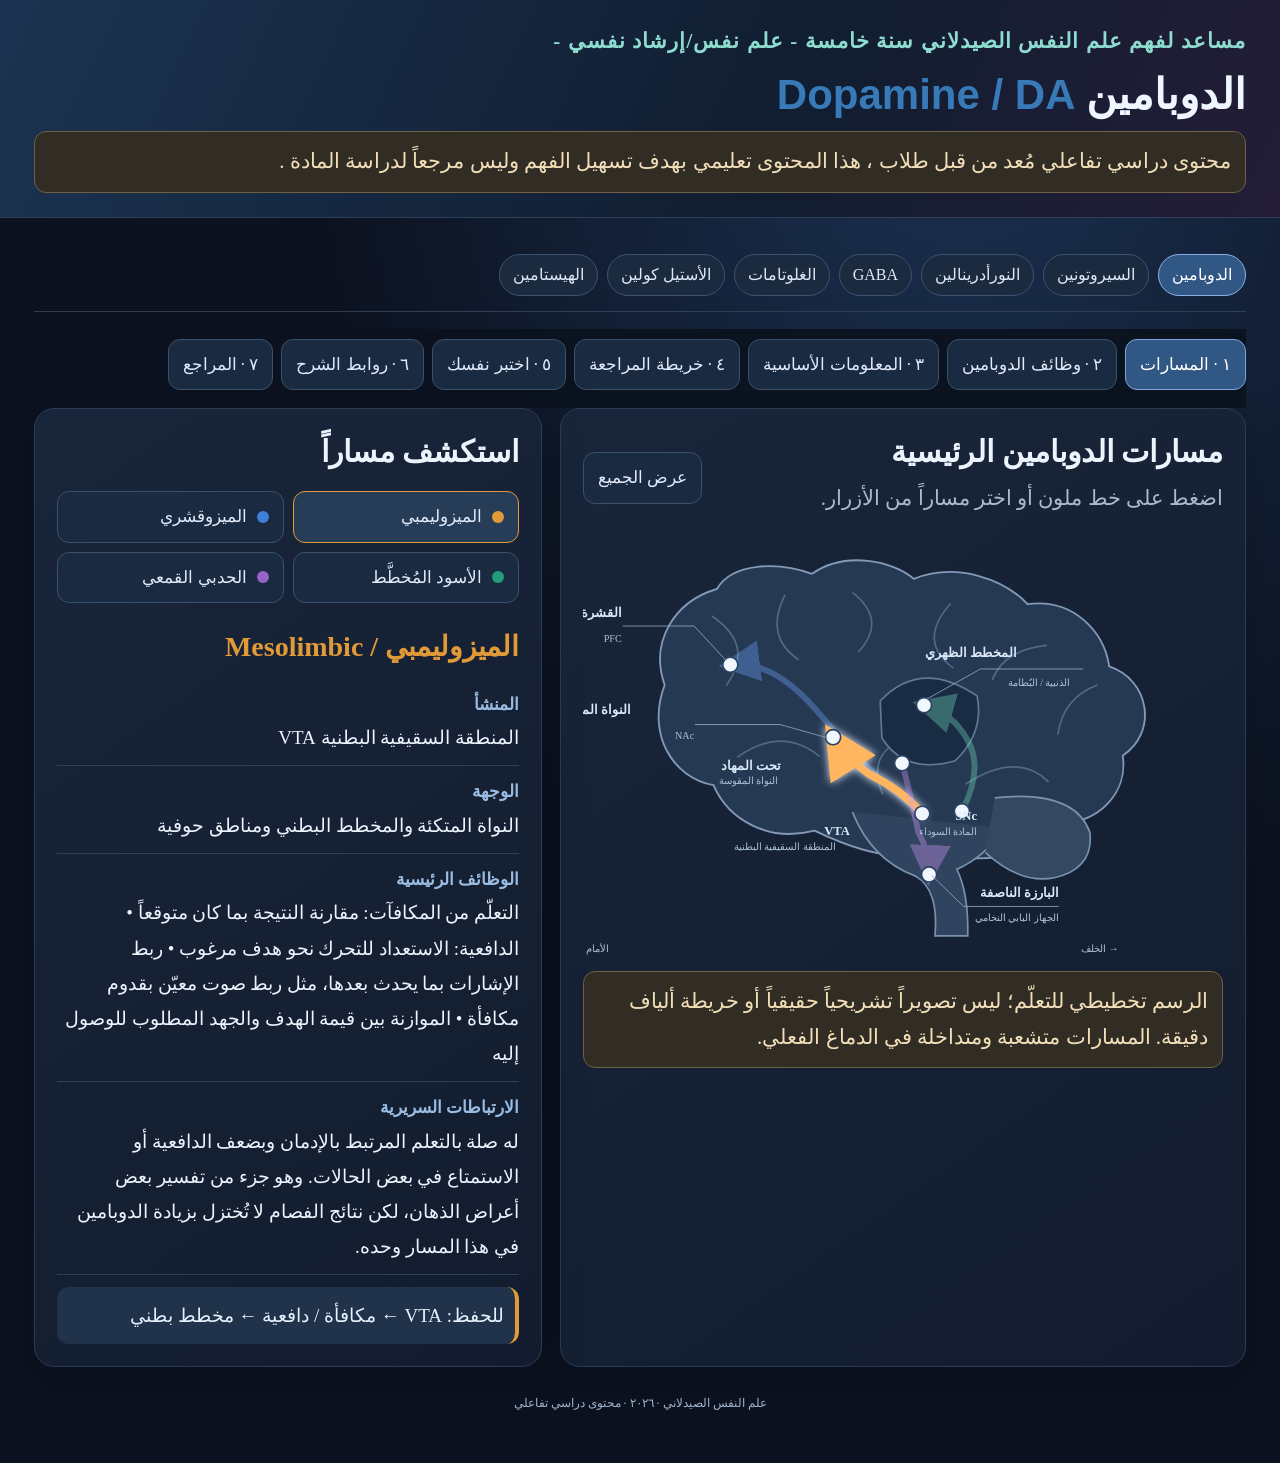
==== commit 4c46df0b: "Add files via upload" ====
--- a/index.html
+++ b/index.html
@@ -7,7 +7,7 @@
 <meta content="width=device-width,initial-scale=1" name="viewport"/>
 <meta content="dark" name="color-scheme"/>
 <title>مساعد لفهم علم النفس الصيدلاني</title>
-<link href="./style.css" rel="stylesheet"/>
+<link href="./style.css" rel="stylesheet"/><link href="./atlas.css" rel="stylesheet"/>
 </head>
 <body>
 <header>
@@ -27,6 +27,7 @@
 </div>
 </header>
 <main class="shell">
+<nav class="nt-nav" aria-label="التنقل بين النواقل العصبية"><a class="nt-navlink" aria-current="page" href="./index.html">الدوبامين</a><a class="nt-navlink" href="./serotonin.html">السيروتونين</a><a class="nt-navlink" href="./norepinephrine.html">النورأدرينالين</a><a class="nt-navlink" href="./gaba.html">GABA</a><a class="nt-navlink" href="./glutamate.html">الغلوتامات</a><a class="nt-navlink" href="./acetylcholine.html">الأستيل كولين</a><a class="nt-navlink" href="./histamine.html">الهيستامين</a></nav>
 <nav aria-label="أقسام المرجع" class="tabs">
 <a aria-current="page" class="tab" data-tab="pathways" href="#pathways">١ · المسارات</a><a aria-current="false" class="tab" data-tab="functions" href="#functions">٢ · وظائف الدوبامين</a><a aria-current="false" class="tab" data-tab="basics" href="#basics">٣ · المعلومات الأساسية</a><a aria-current="false" class="tab" data-tab="review" href="#review">٤ · خريطة المراجعة</a><a aria-current="false" class="tab" data-tab="quiz" href="#quiz">٥ · اختبر نفسك</a><a aria-current="false" class="tab" data-tab="videos" href="#videos">٦ · روابط الشرح</a><a aria-current="false" class="tab" data-tab="sources" href="#sources">٧ · المراجع</a>
 </nav>
--- a/style.css
+++ b/style.css
@@ -1045,7 +1045,7 @@
   .chip,
   .pill,
   .eyebrow {
-    font-size: 14px !important;
+    font-size: 18px !important;
     line-height: 1.7 !important;
   }
 
--- a/atlas.css
+++ b/atlas.css
@@ -0,0 +1,15 @@
+/* Additive styles for new transmitter pages; original style.css stays unchanged */
+.nt-figure{width:100%;height:auto;display:block;max-height:370px;margin:14px auto}
+.nt-nav{display:flex;gap:9px;flex-wrap:wrap;margin:0 0 17px;padding:12px 0 15px;border-bottom:1px solid var(--line)}
+.nt-navlink{display:inline-flex;align-items:center;text-decoration:none;border:1px solid #3c526e;border-radius:999px;background:#1b2a3f;color:#dbe9fa;padding:7px 13px;font-size:16px!important;line-height:1.6}
+.nt-navlink[aria-current="page"]{background:#315785;border-color:var(--nt-accent,#8eafe5);color:#fff}
+.nt-navlink:hover{border-color:#a9caff}
+#circuitDetails .fact{overflow-wrap:anywhere}
+@media(max-width:768px){.nt-nav{flex-wrap:nowrap;overflow-x:auto;scrollbar-width:thin}.nt-navlink{flex:0 0 auto;font-size:15px!important;padding:8px 12px}.nt-figure{max-height:none}.region-list,.twocol,.grid,.domains,.path-buttons{grid-template-columns:minmax(0,1fr)}.card{min-width:0} }
+
+/* Serotonin educational map: horizontal scrolling prevents tiny labels on phones */
+.serotonin-map-scroll{max-width:100%;overflow-x:auto;overscroll-behavior-x:contain;border-radius:16px}
+.serotonin-map{min-width:690px;max-height:none!important}
+.serotonin-map-link{cursor:pointer;outline-offset:4px}
+.serotonin-map-link:hover rect,.serotonin-map-link:focus-visible rect{stroke-width:3;filter:brightness(1.24)}
+@media(max-width:768px){.serotonin-map{width:690px;min-width:690px}.serotonin-map-scroll{scrollbar-width:thin}}
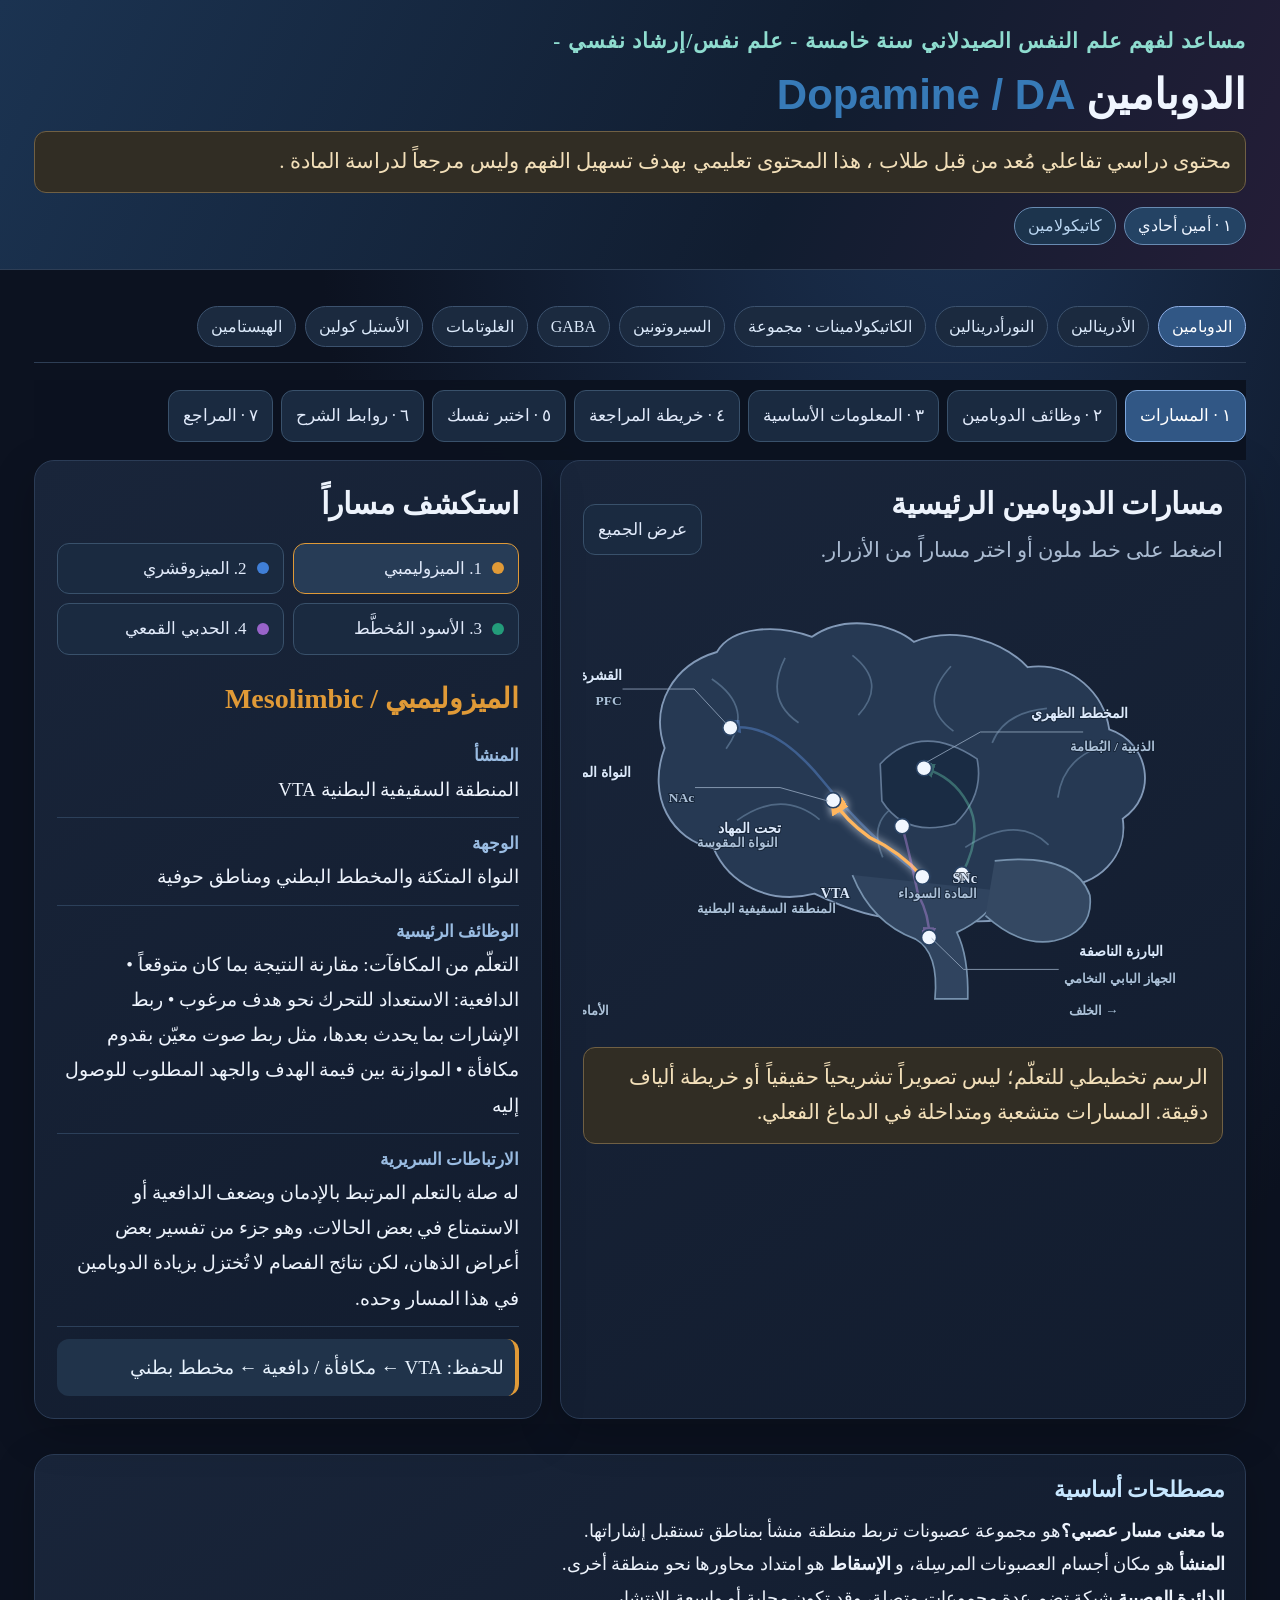
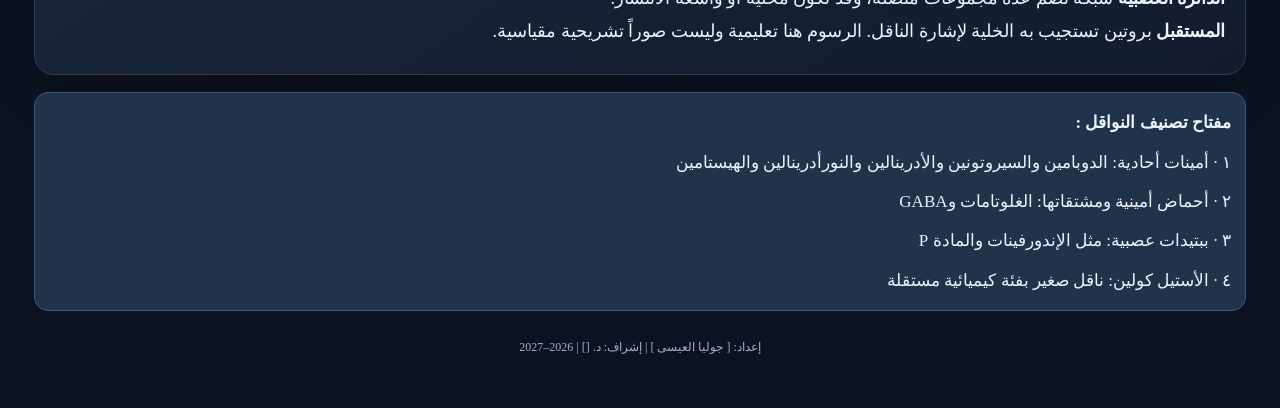
==== commit 999b03b4: "Add files via upload" ====
--- a/index.html
+++ b/index.html
@@ -1,58 +1,100 @@
 <!doctype html>
-<!DOCTYPE html>
+
+<!doctype html>
 
 <html dir="rtl" lang="ar">
-<head>
-<meta charset="utf-8"/>
-<meta content="width=device-width,initial-scale=1" name="viewport"/>
-<meta content="dark" name="color-scheme"/>
-<title>مساعد لفهم علم النفس الصيدلاني</title>
-<link href="./style.css" rel="stylesheet"/><link href="./atlas.css" rel="stylesheet"/>
-</head>
-<body>
-<header>
-<div class="shell">
-<div class="eyebrow">
+  <head>
+    <meta charset="utf-8" />
+    <meta content="width=device-width,initial-scale=1" name="viewport" />
+    <meta content="dark" name="color-scheme" />
+    <title>مساعد لفهم علم النفس الصيدلاني</title>
+    <link href="./style.css" rel="stylesheet" />
+    <link href="./atlas.css" rel="stylesheet" />
+  </head>
+  <body>
+    <header>
+      <div class="shell">
+        <div class="eyebrow">
           مساعد لفهم علم النفس الصيدلاني سنة خامسة - علم نفس/إرشاد نفسي -
         </div>
-<h1>
+        <h1>
           الدوبامين
           <span class="ltr" style="color: #377ab7">Dopamine / DA</span>
-</h1>
-<p></p>
-<div class="note">
+        </h1>
+        <p></p>
+        <div class="note">
           محتوى دراسي تفاعلي مُعد من قبل طلاب ، هذا المحتوى تعليمي بهدف تسهيل
           الفهم وليس مرجعاً لدراسة المادة .
         </div>
-</div>
-</header>
-<main class="shell">
-<nav class="nt-nav" aria-label="التنقل بين النواقل العصبية"><a class="nt-navlink" aria-current="page" href="./index.html">الدوبامين</a><a class="nt-navlink" href="./serotonin.html">السيروتونين</a><a class="nt-navlink" href="./norepinephrine.html">النورأدرينالين</a><a class="nt-navlink" href="./gaba.html">GABA</a><a class="nt-navlink" href="./glutamate.html">الغلوتامات</a><a class="nt-navlink" href="./acetylcholine.html">الأستيل كولين</a><a class="nt-navlink" href="./histamine.html">الهيستامين</a></nav>
-<nav aria-label="أقسام المرجع" class="tabs">
-<a aria-current="page" class="tab" data-tab="pathways" href="#pathways">١ · المسارات</a><a aria-current="false" class="tab" data-tab="functions" href="#functions">٢ · وظائف الدوبامين</a><a aria-current="false" class="tab" data-tab="basics" href="#basics">٣ · المعلومات الأساسية</a><a aria-current="false" class="tab" data-tab="review" href="#review">٤ · خريطة المراجعة</a><a aria-current="false" class="tab" data-tab="quiz" href="#quiz">٥ · اختبر نفسك</a><a aria-current="false" class="tab" data-tab="videos" href="#videos">٦ · روابط الشرح</a><a aria-current="false" class="tab" data-tab="sources" href="#sources">٧ · المراجع</a>
-</nav>
-<section class="section active" id="pathways">
-<div class="grid">
-<div class="card">
-<div class="actions" style="justify-content: space-between; align-items: center">
-<div>
-<h2>مسارات الدوبامين الرئيسية</h2>
-<p class="small">اضغط على خط ملون أو اختر مساراً من الأزرار.</p>
-</div>
-<button class="ghost" id="allRoutes">عرض الجميع</button>
-</div>
-<svg aria-label="رسم تعليمي جانبي لمسارات الدوبامين الأربعة؛ ليس صورة تشريحية دقيقة" class="art" role="img" viewbox="0 0 760 530" xmlns="http://www.w3.org/2000/svg">
+        <div class="nt-classification" role="note">
+          <span class="nt-tag">١ · أمين أحادي</span
+          ><span class="nt-tag muted-tag">كاتيكولامين</span>
+        </div>
+      </div>
+    </header>
+    <main class="shell">
+      <nav aria-label="التنقل بين النواقل العصبية" class="nt-nav">
+        <a aria-current="page" class="nt-navlink" href="./index.html"
+          >الدوبامين</a
+        ><a class="nt-navlink" href="./epinephrine.html">الأدرينالين</a
+        ><a class="nt-navlink" href="./norepinephrine.html">النورأدرينالين</a
+        ><a class="nt-navlink" href="./catecholamines.html"
+          >الكاتيكولامينات · مجموعة</a
+        ><a class="nt-navlink" href="./serotonin.html">السيروتونين</a
+        ><a class="nt-navlink" href="./gaba.html">GABA</a
+        ><a class="nt-navlink" href="./glutamate.html">الغلوتامات</a
+        ><a class="nt-navlink" href="./acetylcholine.html">الأستيل كولين</a
+        ><a class="nt-navlink" href="./histamine.html">الهيستامين</a>
+      </nav>
+      <nav aria-label="أقسام المرجع" class="tabs">
+        <a aria-current="page" class="tab" data-tab="pathways" href="#pathways"
+          >١ · المسارات</a
+        ><a
+          aria-current="false"
+          class="tab"
+          data-tab="functions"
+          href="#functions"
+          >٢ · وظائف الدوبامين</a
+        ><a aria-current="false" class="tab" data-tab="basics" href="#basics"
+          >٣ · المعلومات الأساسية</a
+        ><a aria-current="false" class="tab" data-tab="review" href="#review"
+          >٤ · خريطة المراجعة</a
+        ><a aria-current="false" class="tab" data-tab="quiz" href="#quiz"
+          >٥ · اختبر نفسك</a
+        ><a aria-current="false" class="tab" data-tab="videos" href="#videos"
+          >٦ · روابط الشرح</a
+        ><a aria-current="false" class="tab" data-tab="sources" href="#sources"
+          >٧ · المراجع</a
+        >
+      </nav>
+      
+      <section class="section active" id="pathways">
+       
+        <div class="grid">
+          <div class="card">
+            <div
+              class="actions"
+              style="justify-content: space-between; align-items: center"
+            >
+              <div>
+                <h2>مسارات الدوبامين الرئيسية</h2>
+                <p class="small">اضغط على خط ملون أو اختر مساراً من الأزرار.</p>
+              </div>
+              <button class="ghost" id="allRoutes">عرض الجميع</button>
+            </div>
+            <div class="nt-map-scroll">
+              <svg aria-label="رسم تعليمي جانبي لمسارات الدوبامين الأربعة؛ ليس صورة تشريحية دقيقة" class="art nt-refined-figure" role="img" viewbox="0 0 760 530" xmlns="http://www.w3.org/2000/svg">
 <defs>
-<marker id="arrow-cort" markerheight="7" markerwidth="7" orient="auto" refx="5" refy="3.5">
+<marker id="arrow-cort" markerheight="5.5" markerwidth="5.5" orient="auto" refx="4.0" refy="2.8000000000000003">
 <path d="M0,0 L7,3.5 L0,7 Z" fill="#6da6ff"></path>
 </marker>
-<marker id="arrow-limb" markerheight="7" markerwidth="7" orient="auto" refx="5" refy="3.5">
+<marker id="arrow-limb" markerheight="5.5" markerwidth="5.5" orient="auto" refx="4.0" refy="2.8000000000000003">
 <path d="M0,0 L7,3.5 L0,7 Z" fill="#ffb65f"></path>
 </marker>
-<marker id="arrow-nigr" markerheight="7" markerwidth="7" orient="auto" refx="5" refy="3.5">
+<marker id="arrow-nigr" markerheight="5.5" markerwidth="5.5" orient="auto" refx="4.0" refy="2.8000000000000003">
 <path d="M0,0 L7,3.5 L0,7 Z" fill="#73e0bd"></path>
 </marker>
-<marker id="arrow-tuber" markerheight="7" markerwidth="7" orient="auto" refx="5" refy="3.5">
+<marker id="arrow-tuber" markerheight="5.5" markerwidth="5.5" orient="auto" refx="4.0" refy="2.8000000000000003">
 <path d="M0,0 L7,3.5 L0,7 Z" fill="#da9aff"></path>
 </marker>
 </defs>
@@ -84,241 +126,501 @@
 <circle class="pt" cx="379" cy="283" r="9"></circle>
 <circle class="pt" cx="411" cy="415" r="9"></circle>
 <path d="M170 161 L132 120 L47 120" fill="none" stroke="#92a5bd"></path>
-<text class="svg-label" x="46" y="109">القشرة الجبهية</text>
-<text class="svg-sub" x="46" y="139">PFC</text>
+
+
 <path d="M291 253 L234 237 L133 237" fill="none" stroke="#92a5bd"></path>
-<text class="svg-label" x="57" y="225">النواة المتكئة</text>
-<text class="svg-sub" x="132" y="254">NAc</text>
+
+
 <path d="M408 207 L472 171 L594 171" fill="none" stroke="#92a5bd"></path>
-<text class="svg-label" x="516" y="157">المخطط الظهري</text>
-<text class="svg-sub" x="579" y="191">الذنبية / البُطامة</text>
-<text class="svg-label" x="317" y="368">VTA</text>
-<text class="svg-sub" x="300" y="386">
-                المنطقة السقيفية البطنية
-              </text>
-<text class="svg-label" x="468" y="350">SNc</text>
-<text class="svg-sub" x="468" y="368">المادة السوداء</text>
-<text class="svg-label" x="235" y="291">تحت المهاد</text>
-<text class="svg-sub" x="232" y="308">النواة المقوسة</text>
+
+
+
+
+
+
+
+
 <path d="M414 416 L452 453 L565 453" fill="none" stroke="#92a5bd"></path>
-<text class="svg-label" x="565" y="442">البارزة الناصفة</text>
-<text class="svg-sub" x="565" y="470">الجهاز البابي النخامي</text>
-<text class="svg-sub" x="31" y="507">الأمام ←</text>
-<text class="svg-sub" x="636" y="507">→ الخلف</text>
-</svg>
-<div class="note">
+
+
+
+
+<text class="svg-label" x="46" y="109">القشرة الجبهية</text><text class="svg-sub" x="46" y="139">PFC</text><text class="svg-label" x="57" y="225">النواة المتكئة</text><text class="svg-sub" x="132" y="254">NAc</text><text class="svg-label" text-anchor="middle" x="590" y="154">المخطط الظهري</text><text class="svg-sub" text-anchor="middle" x="629" y="193">الذنبية / البُطامة</text><text class="svg-label" x="317" y="368">VTA</text><text class="svg-sub" x="300" y="386">
+                  المنطقة السقيفية البطنية
+                </text><text class="svg-label" x="468" y="350">SNc</text><text class="svg-sub" x="468" y="368">المادة السوداء</text><text class="svg-label" x="235" y="291">تحت المهاد</text><text class="svg-sub" x="232" y="308">النواة المقوسة</text><text class="svg-label" text-anchor="middle" x="639" y="437">البارزة الناصفة</text><text class="svg-sub" text-anchor="middle" x="638" y="469">
+                  الجهاز البابي النخامي
+                </text><text class="svg-sub" x="31" y="507">الأمام ←</text><text class="svg-sub" x="636" y="507">→ الخلف</text></svg>
+            </div>
+            <div class="note">
               الرسم تخطيطي للتعلّم؛ ليس تصويراً تشريحياً حقيقياً أو خريطة ألياف
               دقيقة. المسارات متشعبة ومتداخلة في الدماغ الفعلي.
             </div>
-</div>
-<div class="card">
-<h2>استكشف مساراً</h2>
-<div class="path-buttons" id="pathButtons"></div>
-<div aria-live="polite" id="pathDetails"></div>
-</div>
-</div>
-</section>
-<section class="section" id="functions">
-<div class="card">
-<h2>وظائف الدوبامين حسب مناطق الدماغ</h2>
-<p class="muted">
+          </div>
+          <div class="card">
+            <h2>استكشف مساراً</h2>
+            <div class="path-buttons" id="pathButtons"></div>
+            <div aria-live="polite" id="pathDetails"></div>
+          </div>
+        </div>
+      </br>
+        <div class="card nt-primer">
+          <h3> مصطلحات أساسية</h3>
+          <p>
+            <b>ما معنى مسار عصبي؟</b>هو مجموعة عصبونات تربط منطقة منشأ بمناطق
+            تستقبل إشاراتها. </br>
+             <b>المنشأ</b> هو مكان أجسام العصبونات المرسِلة، و<b
+              >
+              الإسقاط</b
+            >
+            هو امتداد محاورها نحو منطقة أخرى.</br>  <b>الدائرة العصبية</b> شبكة تضم
+            عدة مجموعات متصلة، وقد تكون محلية أو واسعة الانتشار.</br> 
+            <b>المستقبل</b> بروتين تستجيب به الخلية لإشارة الناقل. الرسوم هنا
+            تعليمية وليست صوراً تشريحية مقياسية.
+          </p>
+        </div>
+          <div class="nt-classification-guide">
+            <b>مفتاح تصنيف النواقل :</b>
+            <span
+              >١ · أمينات أحادية: الدوبامين والسيروتونين والأدرينالين
+              والنورأدرينالين والهيستامين</span
+            >
+            <span>٢ · أحماض أمينية ومشتقاتها: الغلوتامات وGABA</span>
+            <span
+              >٣ · ببتيدات عصبية: مثل الإندورفينات والمادة P </span
+            >
+            <span>٤ · الأستيل كولين: ناقل صغير بفئة كيميائية مستقلة</span
+            >
+          </div>
+        </div>
+      </section>
+      <section class="section" id="functions">
+        <div class="card">
+          <h2>وظائف الدوبامين حسب مناطق الدماغ</h2>
+          <p class="muted">
             يمكنك استخدم الفلاتر أو البحث، واضغط على كل منطقة لعرض الوظائف
             والارتباطات السريرية. كما تم تقييم دقة الدليل العملي بصورة تقريبية
             إلى
             <b>راسخ</b>، <b>جيد</b> أو <b>ناشئ</b>، إذ أن بعض وظائف الناقل في
             منطقة معينة قد تكون بحاجة لمزيد من الأدلة العلمية لإثباتها
           </p>
-<div class="region-toolbar">
-<input aria-label="بحث في المناطق" class="search" id="regionSearch" placeholder="ابحث عن منطقة أو وظيفة (مثلاً: الحُصين، الألم، DLPFC)"/>
-<div class="actions" id="regionFilters"></div>
-<button class="ghost" id="expandAll">توسيع الكل</button><button class="ghost" id="collapseAll">طي الكل</button>
-</div>
-<div class="small" id="regionCount"></div>
-<div class="region-list" id="regionList"></div>
-<p class="note" style="margin-top: 18px">
+          <div class="region-toolbar">
+            <input
+              aria-label="بحث في المناطق"
+              class="search"
+              id="regionSearch"
+              placeholder="ابحث عن منطقة أو وظيفة (مثلاً: الحُصين، الألم، DLPFC)"
+            />
+            <div class="actions" id="regionFilters"></div>
+            <button class="ghost" id="expandAll">توسيع الكل</button
+            ><button class="ghost" id="collapseAll">طي الكل</button>
+          </div>
+          <div class="small" id="regionCount"></div>
+          <div class="region-list" id="regionList"></div>
+          <p class="note" style="margin-top: 18px">
             المناطق المذكورة تتضمن مناطق تصنيع وإسقاط ومستقبلات وتأثير غير
             مباشر؛ لا يعني إدراج منطقة أن جميع خلاياها تفرز الدوبامين. والوظائف
             هنا أبرز النتائج المدعومة، وليس ادعاء بإحصاء كل وظيفة بحثية معروفة.
           </p>
-</div>
-<div class="card" style="margin-top: 18px">
-<h2>فهم وظائف الدوبامين: من الآلية إلى السلوك</h2>
-<p class="muted section-intro">لفهم وظيفة الدوبامين، نطرح ثلاثة أسئلة: <b>أين تصل الإشارة؟ وعلى أي مستقبل تعمل؟ ومتى تُفرز؟</b> اختلاف الإجابات يفسّر لماذا يشارك الناقل نفسه في وظائف متعددة. الشرح التالي يبدأ بالمعنى البسيط، ثم يذكر التفاصيل العلمية التي تحفظ الدقة.</p>
-<div class="function-explain"><h3>١. المكافأة ليست مرادفاً للمتعة — Reward ≠ Pleasure</h3><p>يساعد الدوبامين الدماغ على <b>تعلّم ما يستحق السعي إليه</b>. بعض الخلايا في المنطقة السقيفية البطنية <span class="term">VTA</span> تستجيب عندما تكون المكافأة أفضل أو أسوأ مما توقّعناه؛ ويسمى الفرق بين المتوقع والواقع <b>«خطأ توقع المكافأة»</b>. وتساعد الإشارة على تعديل التوقعات في المرات التالية. أما الشعور بالمتعة نفسه فتشارك فيه أنظمة أخرى، منها الأفيونات الداخلية، لذلك لا يصح تسميته «ناقل السعادة».</p><p class="example"><b>مثال:</b> توقّعت درجة ٧٠ وحصلت على ٩٠؛ هذه نتيجة أفضل من المتوقع وقد تقوّي تعلّم ما فعلته قبلها. لا تعني الاستجابة العصبية بالضرورة أنك شعرت بمتعة أكبر بالقدر نفسه.</p><p><b>للدقة:</b> لا ترمز جميع خلايا الدوبامين إلى خطأ توقع المكافأة، ولا تمثل الإشارة جميع جوانب المكافأة.</p></div>
-<div class="function-explain"><h3>٢. الدافعية، اختيار الجهد، واستمرار السلوك</h3><p>لا يكفي أن نحبّ شيئاً حتى نسعى إليه. يساعد الدوبامين، بالتعاون مع المخطط البطني والقشرة الحزامية الأمامية والقشرة الجبهية، في <b>تقدير قيمة الهدف مقابل الجهد المطلوب</b>، ثم يدعم الاستعداد للفعل والاستمرار فيه. ولهذا قد تنخفض الدافعية لدى شخص مع بقاء قدرته على الاستمتاع ببعض الأشياء.</p><p class="example"><b>مثال:</b> قد تستمتع بوجبة معيّنة عندما تكون أمامك، لكنك لا ترغب في المشي نصف ساعة للحصول عليها. الاستمتاع بالمكافأة والسعي إليها عمليتان مختلفتان.</p></div>
-<div class="function-explain"><h3>٣. التعلّم، التوقع، والعادات</h3><p>عندما يؤدي فعلٌ ما إلى نتيجة، تساعد إشارات الدوبامين دوائر <b>المخطط</b> على تعلّم العلاقة بين الفعل والنتيجة. والمخطط مجموعة بنى عميقة في الدماغ تشارك في الحركة والتعلّم والاختيار. ومع التدريب، يمكن أن تصبح بعض الأفعال أكثر اعتياداً وأقل حاجة للتفكير في كل خطوة. يحدث ذلك بتعاون الدوبامين مع الغلوتامات وشبكات أخرى، وليس بفعله وحده.</p><p class="example"><b>مثال:</b> عند تعلّم العزف تفكر في موضع كل إصبع. بعد تكرار التدريب تصبح أجزاء من الحركة أكثر تلقائية.</p></div>
-<div class="function-explain"><h3>٤. الحركة: بدء الأفعال واختيارها وضبطها</h3><p>ترسل خلايا <b>المادة السوداء المكتنزة (SNc)</b> الدوبامين إلى <b>المخطط الظهري</b>، وهو جزء من شبكة العقد القاعدية. هذه الشبكة تساعد على اختيار الحركات المناسبة وتنظيم تنفيذها. يؤثر الدوبامين في عدة أنواع من الخلايا والمستقبلات؛ ولذلك فإن قاعدة «D1 يحرك وD2 يوقف» تبسيط غير دقيق. فقدان هذه الخلايا من السمات الأساسية لداء باركنسون، ويسهم في بطء الحركة والتصلب.</p><p class="example"><b>مثال سريري:</b> قد تسبب بعض الأدوية التي تحجب مستقبلات D2 أعراضاً مثل التصلب أو البطء الحركي؛ ويتغير الاحتمال بحسب الدواء والجرعة والشخص.</p></div>
-<div class="function-explain"><h3>٥. الذاكرة العاملة والانتباه والقرارات</h3><p><b>الذاكرة العاملة</b> هي الاحتفاظ بمعلومة لثوانٍ أو دقائق واستخدامها أثناء مهمة، مثل تذكّر رقم وأنت تكتبه. في القشرة أمام الجبهية يساعد الدوبامين على إبقاء المعلومات المهمة نشطة، وتجاهل المشتتات، وتغيير الخطة عندما تتغير المهمة. وقد تكون بعض هذه الوظائف أفضل عند درجة مناسبة من التنبيه الدوباميني؛ فالقليل جداً أو الكثير جداً قد يضعف الأداء. تسمى هذه الفكرة علاقة <span class="term">inverted-U</span> (منحنى يشبه حرف U مقلوباً)، وهي ليست قانوناً متطابقاً في كل مهمة.</p><p class="example"><b>مثال:</b> حساب قيمة مشترياتك ذهنياً مع الاحتفاظ بسعر منتج واحد مؤقتاً يتطلب ذاكرة عاملة.</p></div>
-<div class="function-explain"><h3>٦. المزاج والانفعال والخوف</h3><p>يساعد الدوبامين على تحديد <b>الأهمية التحفيزية</b> لبعض الأحداث: هل يستحق هذا الحدث الانتباه أو الاقتراب أو التعلم منه؟ ويؤثر في دوائر تشمل اللوزة الدماغية والنواة المتكئة والقشرة الجبهية. لكن المزاج والخوف يتشكلان من عمل شبكات ونواقل عديدة، منها السيروتونين والنورأدرينالين والغلوتامات وGABA. لذلك لا يصح القول إن الاكتئاب «نقص دوبامين» أو إن الفصام «زيادة دوبامين» في الدماغ كله.</p><p class="example"><b>مثال:</b> فقدان الرغبة في نشاط كان ممتعاً قد يرتبط بتغير معالجة المكافأة، لكنه لا يثبت وجود نقص في الدوبامين ولا يكفي للتشخيص.</p></div>
-<div class="function-explain"><h3>٧. النوم واليقظة والساعة السلوكية</h3><p>يساهم الدوبامين في مستوى <b>الاستعداد والانتباه إلى الأهداف</b>، وقد يؤثر في الانتقال بين اليقظة وحالات النشاط عبر تفاعله مع مناطق في تحت المهاد وجذع الدماغ والقشرة. لكنه ليس المتحكم الوحيد بالنوم؛ فالأوريكسين والهيستامين وGABA والأدينوزين تؤدي أدواراً مهمة في تنظيم النوم والاستيقاظ.</p><p class="example"><b>مثال:</b> قد يجعلك انتظار خبر مهم أكثر انتباهاً واستعداداً للاستيقاظ، لكن ذلك لا يعني أن الدوبامين يمنع النوم في جميع الظروف.</p></div>
-<div class="function-explain"><h3>٨. الألم والتهديد وتجنّب الأذى</h3><p>الألم ليس مجرد إشارة حسية؛ فهو يدفعنا أيضاً إلى تجنّب الأذى والبحث عن الراحة. قد يساهم الدوبامين في <b>الدافعية للابتعاد عن الألم</b>، وتوقّع زواله، وبعض طرق تعديل الإشارة داخل دوائر الألم. لكن اتجاه التأثير يختلف بين المناطق والمستقبلات، وكثير من التفاصيل مستمد من تجارب حيوانية؛ لذلك لا يصح اعتباره مسكّناً دائماً.</p><p class="example"><b>مثال:</b> قد يغيّر توقّع انتهاء الألم طريقة استجابتك له، ولكن هذا التأثير لا يفسَّر بالدوبامين وحده.</p></div>
-<div class="function-explain"><h3>٩. الهرمونات: البرولاكتين</h3><p><b>البرولاكتين</b> هرمون تُفرزه الغدة النخامية الأمامية، وله دور أساسي في إنتاج الحليب. ترسل خلايا في <b>تحت المهاد</b> الدوبامين عبر أوعية دموية خاصة إلى النخامى، حيث يرتبط بمستقبلات <span class="term">D2</span> ويُخفّض إفراز البرولاكتين. هذه من أوضح وظائف الدوبامين المعروفة في علم وظائف الأعضاء.</p><p class="example"><b>مثال سريري:</b> إذا حجب دواءٌ مستقبلات D2 فقد يرتفع البرولاكتين لدى بعض الأشخاص، وقد تظهر اضطرابات في الدورة أو إفراز اللبن أو آثار جنسية. ليست هذه الآثار حتمية.</p></div>
-<div class="function-explain"><h3>١٠. الوظائف الحسية: الرؤية والشم</h3><p>الدوبامين لا يُصنع فقط في المسارات الدماغية الشهيرة؛ فهناك خلايا تُنتجه محلياً في <b>شبكية العين</b> و<b>البصلة الشمية</b>. في الشبكية يساعد على تنظيم معالجة المعلومات عند تغيّر الإضاءة، وفي البصلة الشمية يشارك في ضبط الإشارات المرتبطة بالروائح. هذه الوظائف توضح أن الدوبامين ليس مقتصراً على الحركة أو المكافأة.</p></div>
-<p class="note">
-<b>مبدأ أساسي للحفظ:</b> وظيفة الدوبامين = الدائرة العصبية +
+        </div>
+        <div class="card" style="margin-top: 18px">
+          <h2>فهم وظائف الدوبامين: من الآلية إلى السلوك</h2>
+          <p class="muted section-intro">
+            لفهم وظيفة الدوبامين، نطرح ثلاثة أسئلة:
+            <b>أين تصل الإشارة؟ وعلى أي مستقبل تعمل؟ ومتى تُفرز؟</b> اختلاف
+            الإجابات يفسّر لماذا يشارك الناقل نفسه في وظائف متعددة. الشرح التالي
+            يبدأ بالمعنى البسيط، ثم يذكر التفاصيل العلمية التي تحفظ الدقة.
+          </p>
+          <div class="function-explain">
+            <h3>١. المكافأة ليست مرادفاً للمتعة — Reward ≠ Pleasure</h3>
+            <p>
+              يساعد الدوبامين الدماغ على <b>تعلّم ما يستحق السعي إليه</b>. بعض
+              الخلايا في المنطقة السقيفية البطنية
+              <span class="term">VTA</span> تستجيب عندما تكون المكافأة أفضل أو
+              أسوأ مما توقّعناه؛ ويسمى الفرق بين المتوقع والواقع
+              <b>«خطأ توقع المكافأة»</b>. وتساعد الإشارة على تعديل التوقعات في
+              المرات التالية. أما الشعور بالمتعة نفسه فتشارك فيه أنظمة أخرى،
+              منها الأفيونات الداخلية، لذلك لا يصح تسميته «ناقل السعادة».
+            </p>
+            <p class="example">
+              <b>مثال:</b> توقّعت درجة ٧٠ وحصلت على ٩٠؛ هذه نتيجة أفضل من
+              المتوقع وقد تقوّي تعلّم ما فعلته قبلها. لا تعني الاستجابة العصبية
+              بالضرورة أنك شعرت بمتعة أكبر بالقدر نفسه.
+            </p>
+            <p>
+              <b>للدقة:</b> لا ترمز جميع خلايا الدوبامين إلى خطأ توقع المكافأة،
+              ولا تمثل الإشارة جميع جوانب المكافأة.
+            </p>
+          </div>
+          <div class="function-explain">
+            <h3>٢. الدافعية، اختيار الجهد، واستمرار السلوك</h3>
+            <p>
+              لا يكفي أن نحبّ شيئاً حتى نسعى إليه. يساعد الدوبامين، بالتعاون مع
+              المخطط البطني والقشرة الحزامية الأمامية والقشرة الجبهية، في
+              <b>تقدير قيمة الهدف مقابل الجهد المطلوب</b>، ثم يدعم الاستعداد
+              للفعل والاستمرار فيه. ولهذا قد تنخفض الدافعية لدى شخص مع بقاء
+              قدرته على الاستمتاع ببعض الأشياء.
+            </p>
+            <p class="example">
+              <b>مثال:</b> قد تستمتع بوجبة معيّنة عندما تكون أمامك، لكنك لا ترغب
+              في المشي نصف ساعة للحصول عليها. الاستمتاع بالمكافأة والسعي إليها
+              عمليتان مختلفتان.
+            </p>
+          </div>
+          <div class="function-explain">
+            <h3>٣. التعلّم، التوقع، والعادات</h3>
+            <p>
+              عندما يؤدي فعلٌ ما إلى نتيجة، تساعد إشارات الدوبامين دوائر
+              <b>المخطط</b> على تعلّم العلاقة بين الفعل والنتيجة. والمخطط مجموعة
+              بنى عميقة في الدماغ تشارك في الحركة والتعلّم والاختيار. ومع
+              التدريب، يمكن أن تصبح بعض الأفعال أكثر اعتياداً وأقل حاجة للتفكير
+              في كل خطوة. يحدث ذلك بتعاون الدوبامين مع الغلوتامات وشبكات أخرى،
+              وليس بفعله وحده.
+            </p>
+            <p class="example">
+              <b>مثال:</b> عند تعلّم العزف تفكر في موضع كل إصبع. بعد تكرار
+              التدريب تصبح أجزاء من الحركة أكثر تلقائية.
+            </p>
+          </div>
+          <div class="function-explain">
+            <h3>٤. الحركة: بدء الأفعال واختيارها وضبطها</h3>
+            <p>
+              ترسل خلايا <b>المادة السوداء المكتنزة (SNc)</b> الدوبامين إلى
+              <b>المخطط الظهري</b>، وهو جزء من شبكة العقد القاعدية. هذه الشبكة
+              تساعد على اختيار الحركات المناسبة وتنظيم تنفيذها. يؤثر الدوبامين
+              في عدة أنواع من الخلايا والمستقبلات؛ ولذلك فإن قاعدة «D1 يحرك وD2
+              يوقف» تبسيط غير دقيق. فقدان هذه الخلايا من السمات الأساسية لداء
+              باركنسون، ويسهم في بطء الحركة والتصلب.
+            </p>
+            <p class="example">
+              <b>مثال سريري:</b> قد تسبب بعض الأدوية التي تحجب مستقبلات D2
+              أعراضاً مثل التصلب أو البطء الحركي؛ ويتغير الاحتمال بحسب الدواء
+              والجرعة والشخص.
+            </p>
+          </div>
+          <div class="function-explain">
+            <h3>٥. الذاكرة العاملة والانتباه والقرارات</h3>
+            <p>
+              <b>الذاكرة العاملة</b> هي الاحتفاظ بمعلومة لثوانٍ أو دقائق
+              واستخدامها أثناء مهمة، مثل تذكّر رقم وأنت تكتبه. في القشرة أمام
+              الجبهية يساعد الدوبامين على إبقاء المعلومات المهمة نشطة، وتجاهل
+              المشتتات، وتغيير الخطة عندما تتغير المهمة. وقد تكون بعض هذه
+              الوظائف أفضل عند درجة مناسبة من التنبيه الدوباميني؛ فالقليل جداً
+              أو الكثير جداً قد يضعف الأداء. تسمى هذه الفكرة علاقة
+              <span class="term">inverted-U</span> (منحنى يشبه حرف U مقلوباً)،
+              وهي ليست قانوناً متطابقاً في كل مهمة.
+            </p>
+            <p class="example">
+              <b>مثال:</b> حساب قيمة مشترياتك ذهنياً مع الاحتفاظ بسعر منتج واحد
+              مؤقتاً يتطلب ذاكرة عاملة.
+            </p>
+          </div>
+          <div class="function-explain">
+            <h3>٦. المزاج والانفعال والخوف</h3>
+            <p>
+              يساعد الدوبامين على تحديد <b>الأهمية التحفيزية</b> لبعض الأحداث:
+              هل يستحق هذا الحدث الانتباه أو الاقتراب أو التعلم منه؟ ويؤثر في
+              دوائر تشمل اللوزة الدماغية والنواة المتكئة والقشرة الجبهية. لكن
+              المزاج والخوف يتشكلان من عمل شبكات ونواقل عديدة، منها السيروتونين
+              والنورأدرينالين والغلوتامات وGABA. لذلك لا يصح القول إن الاكتئاب
+              «نقص دوبامين» أو إن الفصام «زيادة دوبامين» في الدماغ كله.
+            </p>
+            <p class="example">
+              <b>مثال:</b> فقدان الرغبة في نشاط كان ممتعاً قد يرتبط بتغير معالجة
+              المكافأة، لكنه لا يثبت وجود نقص في الدوبامين ولا يكفي للتشخيص.
+            </p>
+          </div>
+          <div class="function-explain">
+            <h3>٧. النوم واليقظة والساعة السلوكية</h3>
+            <p>
+              يساهم الدوبامين في مستوى <b>الاستعداد والانتباه إلى الأهداف</b>،
+              وقد يؤثر في الانتقال بين اليقظة وحالات النشاط عبر تفاعله مع مناطق
+              في تحت المهاد وجذع الدماغ والقشرة. لكنه ليس المتحكم الوحيد بالنوم؛
+              فالأوريكسين والهيستامين وGABA والأدينوزين تؤدي أدواراً مهمة في
+              تنظيم النوم والاستيقاظ.
+            </p>
+            <p class="example">
+              <b>مثال:</b> قد يجعلك انتظار خبر مهم أكثر انتباهاً واستعداداً
+              للاستيقاظ، لكن ذلك لا يعني أن الدوبامين يمنع النوم في جميع الظروف.
+            </p>
+          </div>
+          <div class="function-explain">
+            <h3>٨. الألم والتهديد وتجنّب الأذى</h3>
+            <p>
+              الألم ليس مجرد إشارة حسية؛ فهو يدفعنا أيضاً إلى تجنّب الأذى والبحث
+              عن الراحة. قد يساهم الدوبامين في
+              <b>الدافعية للابتعاد عن الألم</b>، وتوقّع زواله، وبعض طرق تعديل
+              الإشارة داخل دوائر الألم. لكن اتجاه التأثير يختلف بين المناطق
+              والمستقبلات، وكثير من التفاصيل مستمد من تجارب حيوانية؛ لذلك لا يصح
+              اعتباره مسكّناً دائماً.
+            </p>
+            <p class="example">
+              <b>مثال:</b> قد يغيّر توقّع انتهاء الألم طريقة استجابتك له، ولكن
+              هذا التأثير لا يفسَّر بالدوبامين وحده.
+            </p>
+          </div>
+          <div class="function-explain">
+            <h3>٩. الهرمونات: البرولاكتين</h3>
+            <p>
+              <b>البرولاكتين</b> هرمون تُفرزه الغدة النخامية الأمامية، وله دور
+              أساسي في إنتاج الحليب. ترسل خلايا في <b>تحت المهاد</b> الدوبامين
+              عبر أوعية دموية خاصة إلى النخامى، حيث يرتبط بمستقبلات
+              <span class="term">D2</span> ويُخفّض إفراز البرولاكتين. هذه من
+              أوضح وظائف الدوبامين المعروفة في علم وظائف الأعضاء.
+            </p>
+            <p class="example">
+              <b>مثال سريري:</b> إذا حجب دواءٌ مستقبلات D2 فقد يرتفع البرولاكتين
+              لدى بعض الأشخاص، وقد تظهر اضطرابات في الدورة أو إفراز اللبن أو
+              آثار جنسية. ليست هذه الآثار حتمية.
+            </p>
+          </div>
+          <div class="function-explain">
+            <h3>١٠. الوظائف الحسية: الرؤية والشم</h3>
+            <p>
+              الدوبامين لا يُصنع فقط في المسارات الدماغية الشهيرة؛ فهناك خلايا
+              تُنتجه محلياً في <b>شبكية العين</b> و<b>البصلة الشمية</b>. في
+              الشبكية يساعد على تنظيم معالجة المعلومات عند تغيّر الإضاءة، وفي
+              البصلة الشمية يشارك في ضبط الإشارات المرتبطة بالروائح. هذه الوظائف
+              توضح أن الدوبامين ليس مقتصراً على الحركة أو المكافأة.
+            </p>
+          </div>
+          <p class="note">
+            <b>مبدأ أساسي للحفظ:</b> وظيفة الدوبامين = الدائرة العصبية +
             المستقبلات + توقيت الإطلاق + تفاعل النواقل الأخرى. وتختلف قوة الأدلة
             بين البشر والتجارب الحيوانية، وبين الرصد الارتباطي والإثبات السببي.
           </p>
-</div>
-</section>
-<section class="section" id="basics">
-<div class="twocol">
-<div class="card">
-<h2>بطاقة تعريفية</h2>
-<div class="statgrid">
-<div class="stat"><b>DA</b>الاختصار</div>
-<div class="stat"><b>كاتيكولامين</b>التصنيف الكيميائي</div>
-<div class="stat"><b>D1–D5</b>مستقبلات رئيسية</div>
-</div>
-<h3 style="margin-top: 15px">مصادره العصبية الرئيسية</h3>
-<p>
-<b>SNc:</b> المسار الأسود المخطط. <b>VTA:</b> الدوائر الحوفية
+        </div>
+      </section>
+      <section class="section" id="basics">
+        <div class="twocol">
+          <div class="card">
+            <h2>بطاقة تعريفية</h2>
+            <div class="statgrid">
+              <div class="stat"><b>DA</b>الاختصار</div>
+              <div class="stat"><b>كاتيكولامين</b>التصنيف الكيميائي</div>
+              <div class="stat"><b>D1–D5</b>مستقبلات رئيسية</div>
+            </div>
+            <h3 style="margin-top: 15px">مصادره العصبية الرئيسية</h3>
+            <p>
+              <b>SNc:</b> المسار الأسود المخطط. <b>VTA:</b> الدوائر الحوفية
               والقشرية. <b>تحت المهاد:</b> تنظيم البرولاكتين. وتوجد مجموعات أخرى
               وعصبونات دوبامينية محلية مثل الشبكية والبصلة الشمية.
             </p>
-<h3>كيف يعمل؟</h3>
-<p>الدوبامين مادة كيميائية تنقل الإشارات بين الخلايا العصبية وتعدّل طريقة عملها. وقد تقوّي نشاط دائرة أو تخفّضه بحسب نوع المستقبل والخلايا وتوقيت الإشارة؛ لذلك ليس «منبّهاً» أو «مثبّطاً» في كل الحالات.</p>
-</div>
-<div class="card">
-<h2>تصنيع الدوبامين وتفكيكه</h2>
-<div class="flow">
-<span>Tyrosine</span> ← <span>L-DOPA</span> ← <span>DA</span>
-</div>
-<p class="small">يتكوّن الدوبامين من الحمض الأميني تيروزين عبر خطوتين إنزيميتين: <span class="ltr">Tyrosine hydroxylase</span> ثم <span class="ltr">Aromatic L-amino acid decarboxylase</span>. ويُخزَّن في حويصلات صغيرة بواسطة VMAT2، ثم يمكن إعادة امتصاصه عبر DAT وتفكيكه بإنزيمات منها MAO وCOMT.</p>
-<div class="note">
+            <h3>كيف يعمل؟</h3>
+            <p>
+              الدوبامين مادة كيميائية تنقل الإشارات بين الخلايا العصبية وتعدّل
+              طريقة عملها. وقد تقوّي نشاط دائرة أو تخفّضه بحسب نوع المستقبل
+              والخلايا وتوقيت الإشارة؛ لذلك ليس «منبّهاً» أو «مثبّطاً» في كل
+              الحالات.
+            </p>
+          </div>
+          <div class="card">
+            <h2>تصنيع الدوبامين وتفكيكه</h2>
+            <div class="flow">
+              <span>Tyrosine</span> ← <span>L-DOPA</span> ← <span>DA</span>
+            </div>
+            <p class="small">
+              يتكوّن الدوبامين من الحمض الأميني تيروزين عبر خطوتين إنزيميتين:
+              <span class="ltr">Tyrosine hydroxylase</span> ثم
+              <span class="ltr">Aromatic L-amino acid decarboxylase</span>.
+              ويُخزَّن في حويصلات صغيرة بواسطة VMAT2، ثم يمكن إعادة امتصاصه عبر
+              DAT وتفكيكه بإنزيمات منها MAO وCOMT.
+            </p>
+            <div class="note">
               ملاحظة اتجاه المخطط: بسبب القراءة العربية من اليمين لليسار، تبدأ
               السلسلة من Tyrosine على اليمين وصولاً إلى DA على اليسار.
             </div>
-<h3 style="margin-top: 15px">عائلات المستقبلات</h3>
-<table>
-<thead>
-<tr>
-<th>العائلة</th>
-<th>الأنواع</th>
-<th>الإشارة الخلوية الشائعة</th>
-</tr>
-</thead>
-<tbody>
-<tr>
-<td><span class="ltr">D1-like</span></td>
-<td>D1, D5</td>
-<td>زيادة cAMP غالباً</td>
-</tr>
-<tr>
-<td><span class="ltr">D2-like</span></td>
-<td>D2, D3, D4</td>
-<td>خفض cAMP غالباً؛ وتشمل D2 مستقبلات ذاتية التنظيم</td>
-</tr>
-</tbody>
-</table>
-</div>
-</div>
-</section>
-<section class="section" id="review">
-<div class="card">
-<h2>خريطة مراجعة: الوظيفة ← المناطق ← النواقل الأخرى</h2>
-<p class="small">
+            <h3 style="margin-top: 15px">عائلات المستقبلات</h3>
+            <table>
+              <thead>
+                <tr>
+                  <th>العائلة</th>
+                  <th>الأنواع</th>
+                  <th>الإشارة الخلوية الشائعة</th>
+                </tr>
+              </thead>
+              <tbody>
+                <tr>
+                  <td><span class="ltr">D1-like</span></td>
+                  <td>D1, D5</td>
+                  <td>زيادة cAMP غالباً</td>
+                </tr>
+                <tr>
+                  <td><span class="ltr">D2-like</span></td>
+                  <td>D2, D3, D4</td>
+                  <td>خفض cAMP غالباً؛ وتشمل D2 مستقبلات ذاتية التنظيم</td>
+                </tr>
+              </tbody>
+            </table>
+          </div>
+        </div>
+      </section>
+      <section class="section" id="review">
+        <div class="card">
+          <h2>خريطة مراجعة: الوظيفة ← المناطق ← النواقل الأخرى</h2>
+          <p class="small">
             الدوبامين عامل من عدة عوامل؛ لا تُنسب الوظائف إلى ناقل منفرد.
           </p>
-<div class="domains" id="domainCards"></div>
-</div>
-</section>
-<section class="section" id="quiz">
-<div class="card" style="max-width: 850px; margin: auto">
-<h2>اختبر نفسك</h2>
-<p class="small" id="progress"></p>
-<div class="question" id="question"></div>
-<div id="answers"></div>
-<p aria-live="polite" class="feedback" id="feedback"></p>
-<button class="solid hidden" id="next">السؤال التالي</button><button class="ghost hidden" id="restart">إعادة الاختبار</button>
-</div>
-</section>
-<section class="section" id="videos">
-<div class="card">
-<h2>روابط يوتيوب لمزيد من الفهم</h2>
-<p class="muted">
+          <div class="domains" id="domainCards"></div>
+        </div>
+      </section>
+      <section class="section" id="quiz">
+        <div class="card" style="max-width: 850px; margin: auto">
+          <h2>اختبر نفسك</h2>
+          <p class="small" id="progress"></p>
+          <div class="question" id="question"></div>
+          <div id="answers"></div>
+          <p aria-live="polite" class="feedback" id="feedback"></p>
+          <button class="solid hidden" id="next">السؤال التالي</button
+          ><button class="ghost hidden" id="restart">إعادة الاختبار</button>
+        </div>
+      </section>
+      <section class="section" id="videos">
+        <div class="card">
+          <h2>روابط يوتيوب لمزيد من الفهم</h2>
+          <p class="muted">
             الروابط مباشرة إلى صفحات الفيديو على يوتيوب، من دون مشغّل مضمّن أو
             تحميل تلقائي. بعضها باللغة الإنجليزية؛ أُدرجت للمراجعة التوضيحية
             وليس بوصفها بديلاً عن الدراسات العلمية المحكّمة.
           </p>
-<ol class="lecture-links">
-<li>
-<b>الدوبامين في دقيقتين</b>
-<p></p>
-<a dir="ltr" href="https://www.youtube.com/watch?v=Wa8_nLwQIpg&amp;t=9s" rel="noopener noreferrer" target="_blank">https://www.youtube.com/watch?v=Wa8_nLwQIpg&amp;t=9s</a>
-</li>
-<li>
-<b>فيزيولوجيا مستقبلات الأدرينالين والدوبامين</b>
-<p></p>
-<a dir="ltr" href="https://www.youtube.com/watch?v=XikgIRmhq1Q" rel="noopener noreferrer" target="_blank">https://www.youtube.com/watch?v=XikgIRmhq1Q</a>
-</li>
-<li>
-<b>المسارات الدوبامينية الأربعة — شرح تشريحي وسريري</b>
-<p>
+          <ol class="lecture-links">
+            <li>
+              <b>الدوبامين في دقيقتين</b>
+              <p></p>
+              <a
+                dir="ltr"
+                href="https://www.youtube.com/watch?v=Wa8_nLwQIpg&amp;t=9s"
+                rel="noopener noreferrer"
+                target="_blank"
+                >https://www.youtube.com/watch?v=Wa8_nLwQIpg&amp;t=9s</a
+              >
+            </li>
+            <li>
+              <b>فيزيولوجيا مستقبلات الأدرينالين والدوبامين</b>
+              <p></p>
+              <a
+                dir="ltr"
+                href="https://www.youtube.com/watch?v=XikgIRmhq1Q"
+                rel="noopener noreferrer"
+                target="_blank"
+                >https://www.youtube.com/watch?v=XikgIRmhq1Q</a
+              >
+            </li>
+            <li>
+              <b>المسارات الدوبامينية الأربعة — شرح تشريحي وسريري</b>
+              <p>
                 Mesolimbic, Mesocortical, Nigrostriatal &amp; Tuberoinfundibular
                 | Dr. Jody Reed
               </p>
-<a dir="ltr" href="https://www.youtube.com/watch?v=Yp4RfO4ViBw" rel="noopener noreferrer" target="_blank">https://www.youtube.com/watch?v=Yp4RfO4ViBw</a>
-</li>
-<li>
-<b>الدوبامين والسيروتونين: المكافأة والدافعية والتعلم واتخاذ
-                القرار</b>
-<p>
+              <a
+                dir="ltr"
+                href="https://www.youtube.com/watch?v=Yp4RfO4ViBw"
+                rel="noopener noreferrer"
+                target="_blank"
+                >https://www.youtube.com/watch?v=Yp4RfO4ViBw</a
+              >
+            </li>
+            <li>
+              <b
+                >الدوبامين والسيروتونين: المكافأة والدافعية والتعلم واتخاذ
+                القرار</b
+              >
+              <p>
                 Dr. Read Montague with Andrew Huberman — نقاش مطوّل يتضمن خطأ
                 توقع المكافأة وآليات التعلم
               </p>
-<a dir="ltr" href="https://www.youtube.com/watch?v=VPi_eWiaqdg" rel="noopener noreferrer" target="_blank">https://www.youtube.com/watch?v=VPi_eWiaqdg</a>
-</li>
-</ol>
-<p class="note">
+              <a
+                dir="ltr"
+                href="https://www.youtube.com/watch?v=VPi_eWiaqdg"
+                rel="noopener noreferrer"
+                target="_blank"
+                >https://www.youtube.com/watch?v=VPi_eWiaqdg</a
+              >
+            </li>
+          </ol>
+          <p class="note">
             ملاحظة: الإشارات السريرية المبسطة في الفيديوهات قد لا تمثل جميع
             تعقيدات الأبحاث الحديثة؛ اعتمد على قسم المراجع العلمية عند المراجعة
             الدقيقة.
           </p>
-</div>
-</section>
-<section class="section" id="sources">
-<div class="card">
-<h2>المراجع العلمية</h2>
-<p>
+        </div>
+      </section>
+      <section class="section" id="sources">
+        <div class="card">
+          <h2>المراجع العلمية</h2>
+          <p>
             الملخص يستند إلى مراجعات علمية في علم الأعصاب والفارماكولوجيا. بعض
             وظائف المناطق الأبعد من المسارات الأربع نوقشت أساساً في تجارب
             حيوانية أو ضمن دوائر متشابكة؛ لذلك صيغت بلغة حذرة.
           </p>
-<ol class="sources">
-<li>
-<a href="https://pmc.ncbi.nlm.nih.gov/articles/PMC6095465/" rel="noopener noreferrer" target="_blank">Schultz 2016 / 2018 – reward prediction error</a>
-</li>
-<li>
-<a href="https://pmc.ncbi.nlm.nih.gov/articles/PMC8066851/" rel="noopener noreferrer" target="_blank">Dopamine: synaptic plasticity, reward and movement</a>
-</li>
-<li>
-<a href="https://pmc.ncbi.nlm.nih.gov/articles/PMC7804370/" rel="noopener noreferrer" target="_blank">Dopamine, Prediction Error and Beyond</a>
-</li>
-<li>
-<a href="https://pmc.ncbi.nlm.nih.gov/articles/PMC7933120/" rel="noopener noreferrer" target="_blank">Neural substrates of appetitive and aversive prediction
-                error</a>
-</li>
-<li>
-<a href="https://pmc.ncbi.nlm.nih.gov/articles/PMC9832385/" rel="noopener noreferrer" target="_blank">Dopamine, Immunity, and Disease</a>
-</li>
-<li>
-<a href="https://www.ncbi.nlm.nih.gov/books/NBK538242/" rel="noopener noreferrer" target="_blank">NCBI Bookshelf – Dopamine receptors</a>
-</li>
-<li>
-<a href="https://pmc.ncbi.nlm.nih.gov/articles/PMC6344037/" rel="noopener noreferrer" target="_blank">From stress to anhedonia: functional circuits</a>
-</li>
-</ol>
-<div class="note">
+          <ol class="sources">
+            <li>
+              <a
+                href="https://pmc.ncbi.nlm.nih.gov/articles/PMC6095465/"
+                rel="noopener noreferrer"
+                target="_blank"
+                >Schultz 2016 / 2018 – reward prediction error</a
+              >
+            </li>
+            <li>
+              <a
+                href="https://pmc.ncbi.nlm.nih.gov/articles/PMC8066851/"
+                rel="noopener noreferrer"
+                target="_blank"
+                >Dopamine: synaptic plasticity, reward and movement</a
+              >
+            </li>
+            <li>
+              <a
+                href="https://pmc.ncbi.nlm.nih.gov/articles/PMC7804370/"
+                rel="noopener noreferrer"
+                target="_blank"
+                >Dopamine, Prediction Error and Beyond</a
+              >
+            </li>
+            <li>
+              <a
+                href="https://pmc.ncbi.nlm.nih.gov/articles/PMC7933120/"
+                rel="noopener noreferrer"
+                target="_blank"
+                >Neural substrates of appetitive and aversive prediction
+                error</a
+              >
+            </li>
+            <li>
+              <a
+                href="https://pmc.ncbi.nlm.nih.gov/articles/PMC9832385/"
+                rel="noopener noreferrer"
+                target="_blank"
+                >Dopamine, Immunity, and Disease</a
+              >
+            </li>
+            <li>
+              <a
+                href="https://www.ncbi.nlm.nih.gov/books/NBK538242/"
+                rel="noopener noreferrer"
+                target="_blank"
+                >NCBI Bookshelf – Dopamine receptors</a
+              >
+            </li>
+            <li>
+              <a
+                href="https://pmc.ncbi.nlm.nih.gov/articles/PMC6344037/"
+                rel="noopener noreferrer"
+                target="_blank"
+                >From stress to anhedonia: functional circuits</a
+              >
+            </li>
+          </ol>
+          <div class="note">
             هذا المحتوى تعليمي بهدف تسهيل الفهم وليس مرجعاً لدراسة المادة . لا
             تتطابق الوظيفة التشريحية مع اضطراب نفسي واحد أو مستوى دوبامين محدد
           </div>
-</div>
-</section>
-<footer class="foot">
-        علم النفس الصيدلاني · ٢٠٢٦ · محتوى دراسي تفاعلي
+        </div>
+      </section>
+      <footer class="foot">
+      إعداد: [ جوليا العيسى ] | إشراف: د. [] | 2026–2027
       </footer>
-</main>
-<script defer="" src="./script.js"></script>
-</body>
+    </main>
+    <script defer="" src="./script.js"></script>
+  </body>
 </html>
--- a/atlas.css
+++ b/atlas.css
@@ -1,15 +1,288 @@
 /* Additive styles for new transmitter pages; original style.css stays unchanged */
-.nt-figure{width:100%;height:auto;display:block;max-height:370px;margin:14px auto}
-.nt-nav{display:flex;gap:9px;flex-wrap:wrap;margin:0 0 17px;padding:12px 0 15px;border-bottom:1px solid var(--line)}
-.nt-navlink{display:inline-flex;align-items:center;text-decoration:none;border:1px solid #3c526e;border-radius:999px;background:#1b2a3f;color:#dbe9fa;padding:7px 13px;font-size:16px!important;line-height:1.6}
-.nt-navlink[aria-current="page"]{background:#315785;border-color:var(--nt-accent,#8eafe5);color:#fff}
-.nt-navlink:hover{border-color:#a9caff}
-#circuitDetails .fact{overflow-wrap:anywhere}
-@media(max-width:768px){.nt-nav{flex-wrap:nowrap;overflow-x:auto;scrollbar-width:thin}.nt-navlink{flex:0 0 auto;font-size:15px!important;padding:8px 12px}.nt-figure{max-height:none}.region-list,.twocol,.grid,.domains,.path-buttons{grid-template-columns:minmax(0,1fr)}.card{min-width:0} }
+.nt-figure {
+  width: 100%;
+  height: auto;
+  display: block;
+  max-height: 370px;
+  margin: 14px auto;
+}
+.nt-nav {
+  display: flex;
+  gap: 9px;
+  flex-wrap: wrap;
+  margin: 0 0 17px;
+  padding: 12px 0 15px;
+  border-bottom: 1px solid var(--line);
+}
+.nt-navlink {
+  display: inline-flex;
+  align-items: center;
+  text-decoration: none;
+  border: 1px solid #3c526e;
+  border-radius: 999px;
+  background: #1b2a3f;
+  color: #dbe9fa;
+  padding: 7px 13px;
+  font-size: 16px !important;
+  line-height: 1.6;
+}
+.nt-navlink[aria-current="page"] {
+  background: #315785;
+  border-color: var(--nt-accent, #8eafe5);
+  color: #fff;
+}
+.nt-navlink:hover {
+  border-color: #a9caff;
+}
+#circuitDetails .fact {
+  overflow-wrap: anywhere;
+}
+@media (max-width: 768px) {
+  .nt-nav {
+    flex-wrap: nowrap;
+    overflow-x: auto;
+    scrollbar-width: thin;
+  }
+  .nt-navlink {
+    flex: 0 0 auto;
+    font-size: 15px !important;
+    padding: 8px 12px;
+  }
+  .nt-figure {
+    max-height: none;
+  }
+  .region-list,
+  .twocol,
+  .grid,
+  .domains,
+  .path-buttons {
+    grid-template-columns: minmax(0, 1fr);
+  }
+  .card {
+    min-width: 0;
+  }
+}
 
 /* Serotonin educational map: horizontal scrolling prevents tiny labels on phones */
-.serotonin-map-scroll{max-width:100%;overflow-x:auto;overscroll-behavior-x:contain;border-radius:16px}
-.serotonin-map{min-width:690px;max-height:none!important}
-.serotonin-map-link{cursor:pointer;outline-offset:4px}
-.serotonin-map-link:hover rect,.serotonin-map-link:focus-visible rect{stroke-width:3;filter:brightness(1.24)}
-@media(max-width:768px){.serotonin-map{width:690px;min-width:690px}.serotonin-map-scroll{scrollbar-width:thin}}
+.serotonin-map-scroll {
+  max-width: 100%;
+  overflow-x: auto;
+  overscroll-behavior-x: contain;
+  border-radius: 16px;
+}
+.serotonin-map {
+  min-width: 690px;
+  max-height: none !important;
+}
+.serotonin-map-link {
+  cursor: pointer;
+  outline-offset: 4px;
+}
+.serotonin-map-link:hover rect,
+.serotonin-map-link:focus-visible rect {
+  stroke-width: 3;
+  filter: brightness(1.24);
+}
+@media (max-width: 768px) {
+  .serotonin-map {
+    width: 690px;
+    min-width: 690px;
+  }
+  .serotonin-map-scroll {
+    scrollbar-width: thin;
+  }
+}
+
+/* تعديلات المشرف: مدخل علمي وتصنيف واضح ومخططات مقروءة */
+.nt-classification {
+  display: flex;
+  flex-wrap: wrap;
+  gap: 8px;
+  margin-top: 14px;
+}
+.nt-tag {
+  font-size: 16px !important;
+  line-height: 1.6;
+  border: 1px solid #688bb2;
+  border-radius: 999px;
+  padding: 5px 13px;
+  color: #edf4ff;
+  background: #244364;
+}
+.nt-tag.muted-tag {
+  background: #1c344d;
+  color: #b9d5f0;
+}
+.nt-primer {
+  margin: 0 0 17px;
+  padding: 18px 20px;
+}
+.nt-primer h3 {
+  font-size: 22px !important;
+  margin-bottom: 9px;
+  color: #c7e7ff;
+}
+.nt-primer p {
+  font-size: 18px !important;
+  line-height: 1.85 !important;
+  margin: 8px 0;
+}
+.nt-classification-guide {
+  display: grid;
+  gap: 8px;
+  margin-top: 13px;
+  background: #20334a;
+  padding: 14px;
+  border: 1px solid #3a5a7b;
+  border-radius: 14px;
+  font-size: 17px;
+}
+.nt-classification-guide span {
+  display: block;
+}
+.nt-classification-guide small {
+  color: #adc9e2;
+  font-size: 14px;
+}
+.nt-map-scroll {
+  width: 100%;
+  max-width: 100%;
+  overflow-x: auto;
+  overscroll-behavior-x: contain;
+  -webkit-overflow-scrolling: touch;
+  border-radius: 15px;
+  margin: 12px auto;
+}
+.nt-map-scroll svg {
+  display: block;
+  margin: 0 auto;
+  max-height: none !important;
+}
+/* تكبير النصوص داخل الرسوم دون تغيير النصوص المحيطة بها */
+.nt-map-scroll svg text {
+  font-size: 18px !important;
+}
+.nt-map-scroll svg text[font-size="12"],
+.nt-map-scroll svg text[font-size="13"],
+.nt-map-scroll svg .svg-sub {
+  font-size: 15px !important;
+}
+.nt-map-scroll svg text[font-size="14"],
+.nt-map-scroll svg text[font-size="15"],
+.nt-map-scroll svg .svg-label {
+  font-size: 17px !important;
+}
+@media (max-width: 768px) {
+  .nt-primer {
+    padding: 14px;
+  }
+  .nt-primer p {
+    font-size: 17px !important;
+  }
+  .nt-map-scroll svg {
+    width: max-content !important;
+    min-width: 780px;
+    max-width: none !important;
+  }
+  .nt-map-scroll .serotonin-map {
+    min-width: 850px !important;
+  }
+  .nt-tag {
+    font-size: 15px !important;
+  }
+}
+
+/* Preserve readable diagram labels on narrow laptop panels as well as phones */
+.nt-map-scroll svg {
+  min-width: 780px !important;
+}
+.nt-map-scroll svg[viewbox="0 0 850 420"] {
+  min-width: 850px !important;
+}
+.nt-map-scroll svg[viewbox="0 0 900 440"] {
+  min-width: 900px !important;
+}
+.nt-map-scroll svg[viewbox="0 0 920 320"] {
+  min-width: 920px !important;
+}
+
+
+/* Refinement requested: slim neural connections, readable map typography,
+   and comfortably sized maps across desktop and mobile. Site typography remains untouched. */
+.nt-map-scroll {
+  overflow-x: auto;
+  overflow-y: hidden;
+}
+.nt-map-scroll svg.nt-refined-figure {
+  display: block;
+  width: 100% !important;
+  min-width: 0 !important;
+  max-width: 100% !important;
+  max-height: none !important;
+  height: auto !important;
+}
+.nt-map-scroll svg.nt-refined-figure text {
+  font-size: 17px !important;
+  font-weight: 600;
+}
+.nt-map-scroll svg.nt-refined-figure text[font-size="12"],
+.nt-map-scroll svg.nt-refined-figure text[font-size="13"],
+.nt-map-scroll svg.nt-refined-figure text[font-size="14"],
+.nt-map-scroll svg.nt-refined-figure .svg-sub {
+  font-size: 16px !important;
+}
+.nt-map-scroll svg.nt-refined-figure text[font-size="22"],
+.nt-map-scroll svg.nt-refined-figure text[font-size="23"],
+.nt-map-scroll svg.nt-refined-figure text[font-size="24"],
+.nt-map-scroll svg.nt-refined-figure text[font-size="25"] {
+  font-size: 20px !important;
+}
+/* Directly placed map labels remain legible over colored connections. */
+.nt-map-scroll svg.nt-refined-figure > text {
+  paint-order: stroke fill;
+  stroke: rgba(18, 31, 48, .75);
+  stroke-width: 2.2px;
+  stroke-linejoin: round;
+}
+/* Lines are subtle. Route hover/selection remains visible through original colors. */
+.nt-map-scroll svg.nt-refined-figure path[stroke-width="2.8"],
+.nt-map-scroll svg.nt-refined-figure line[stroke-width="2.8"] {
+  stroke-width: 2.8px;
+}
+.nt-figure-caption {
+  margin: 8px 0 16px;
+  padding: 8px 12px;
+  border-radius: 10px;
+  border: 1px solid #354d66;
+  background: #17283d;
+  color: #c9dbed;
+  text-align: center;
+  font-size: 15px !important;
+  line-height: 1.8 !important;
+}
+/* On phones, a gently scrollable diagram keeps its labels readable,
+   without forcing enormous arrow thickness or oversized overall visuals. */
+@media (max-width: 768px) {
+  .nt-map-scroll svg.nt-refined-figure {
+    width: 690px !important;
+    max-width: none !important;
+    min-width: 690px !important;
+  }
+  .nt-map-scroll svg.nt-refined-figure.serotonin-map,
+  .nt-map-scroll svg.nt-refined-figure[viewbox="0 0 900 374"],
+  .nt-map-scroll svg.nt-refined-figure[viewbox="0 0 920 282"] {
+    width: 760px !important;
+    min-width: 760px !important;
+  }
+}
+/* Dopamine pathways: make selected and inactive routes fine but distinct. */
+.nt-map-scroll svg.nt-refined-figure .route {
+  stroke-width: 3px !important;
+}
+.nt-map-scroll svg.nt-refined-figure .route.on {
+  stroke-width: 4px !important;
+}
+/* Keep dark text in serotonin's colored raphe labels. */
+.nt-map-scroll svg.nt-refined-figure text[fill="#182033"] {
+  fill: #182033;
+}
